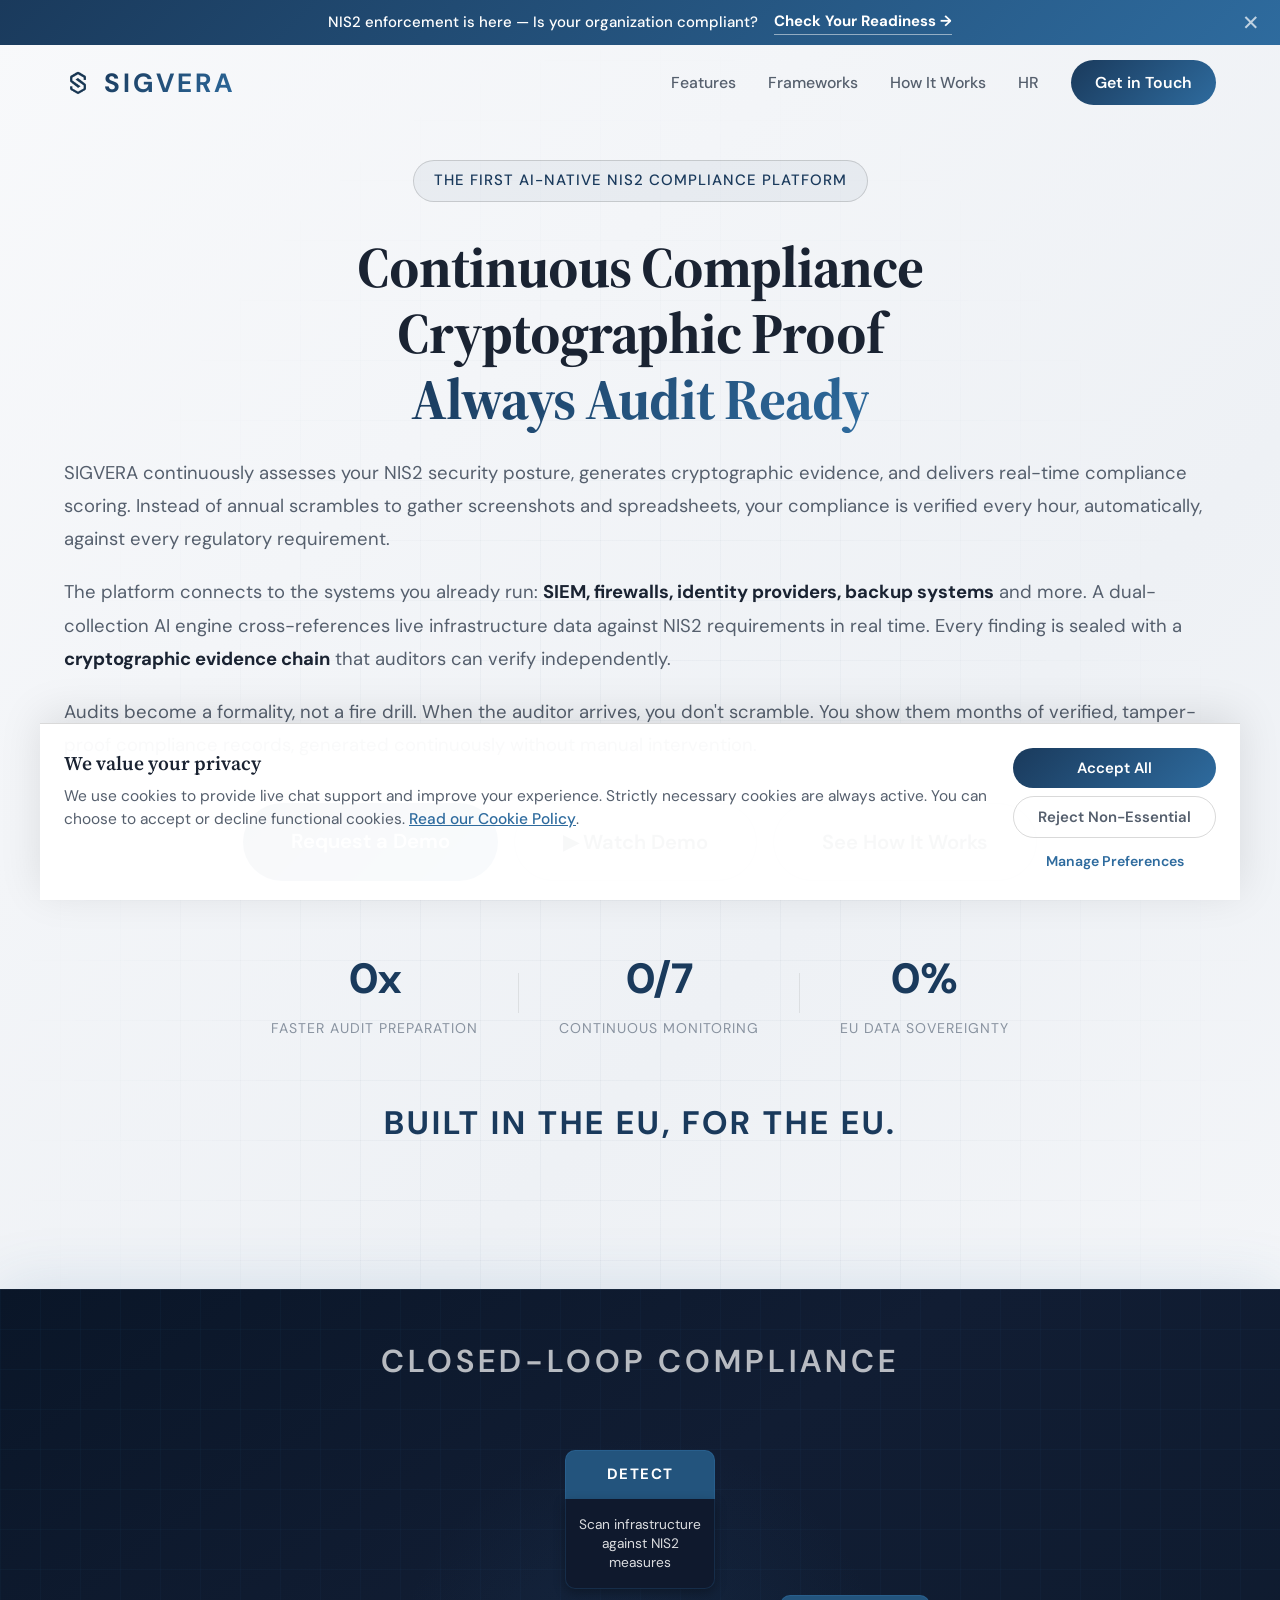
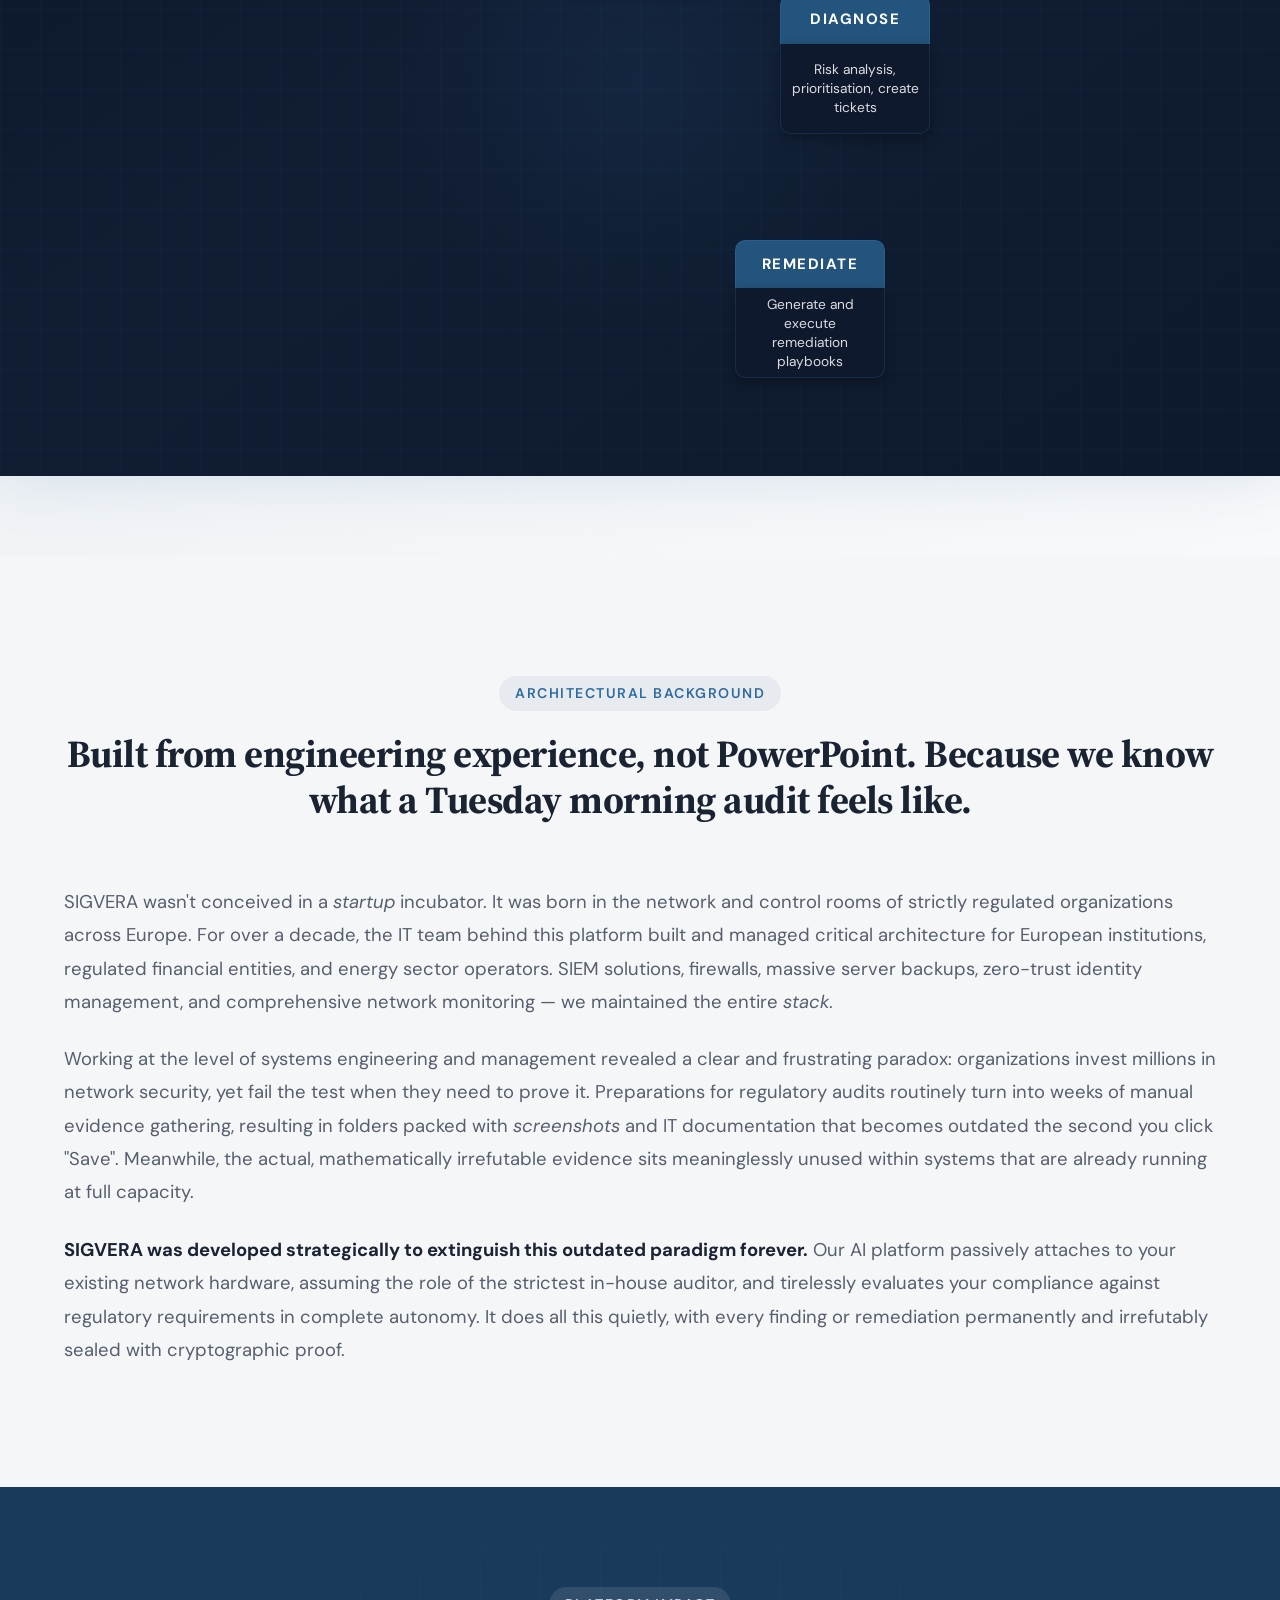
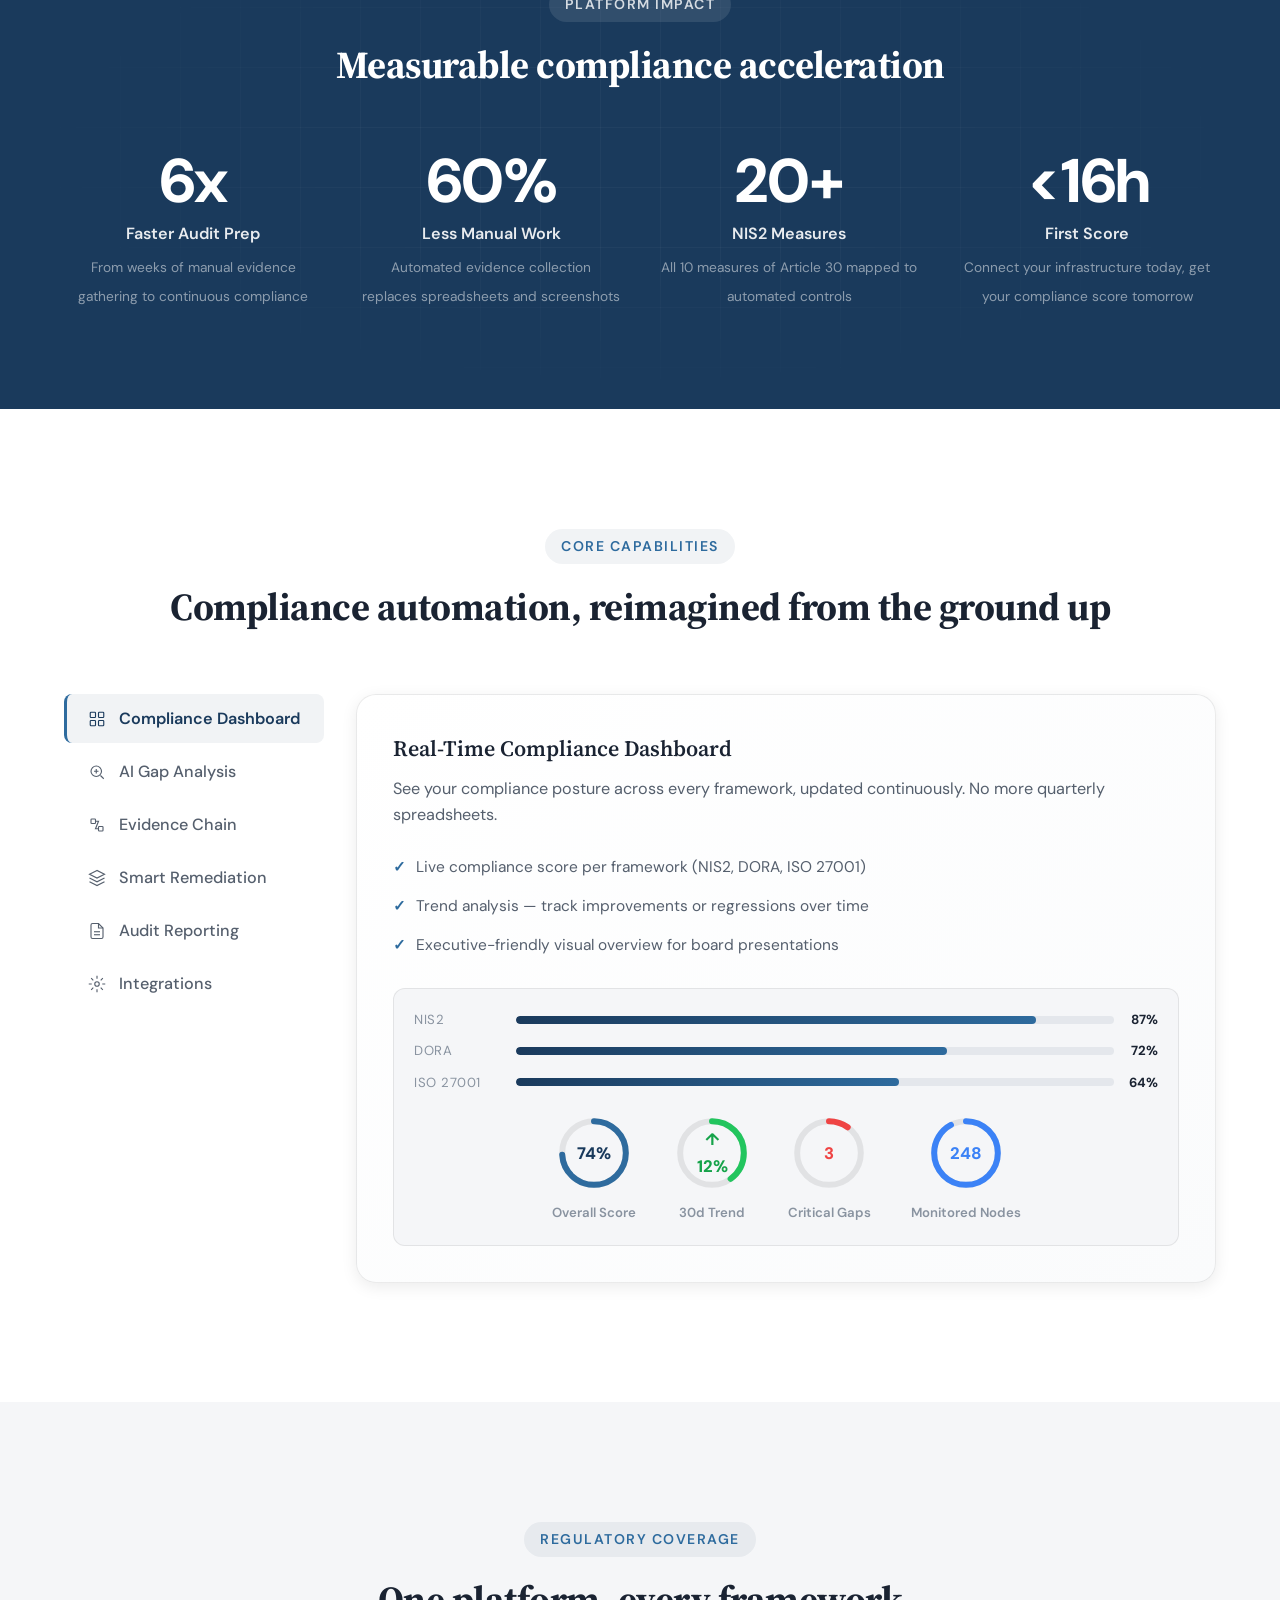
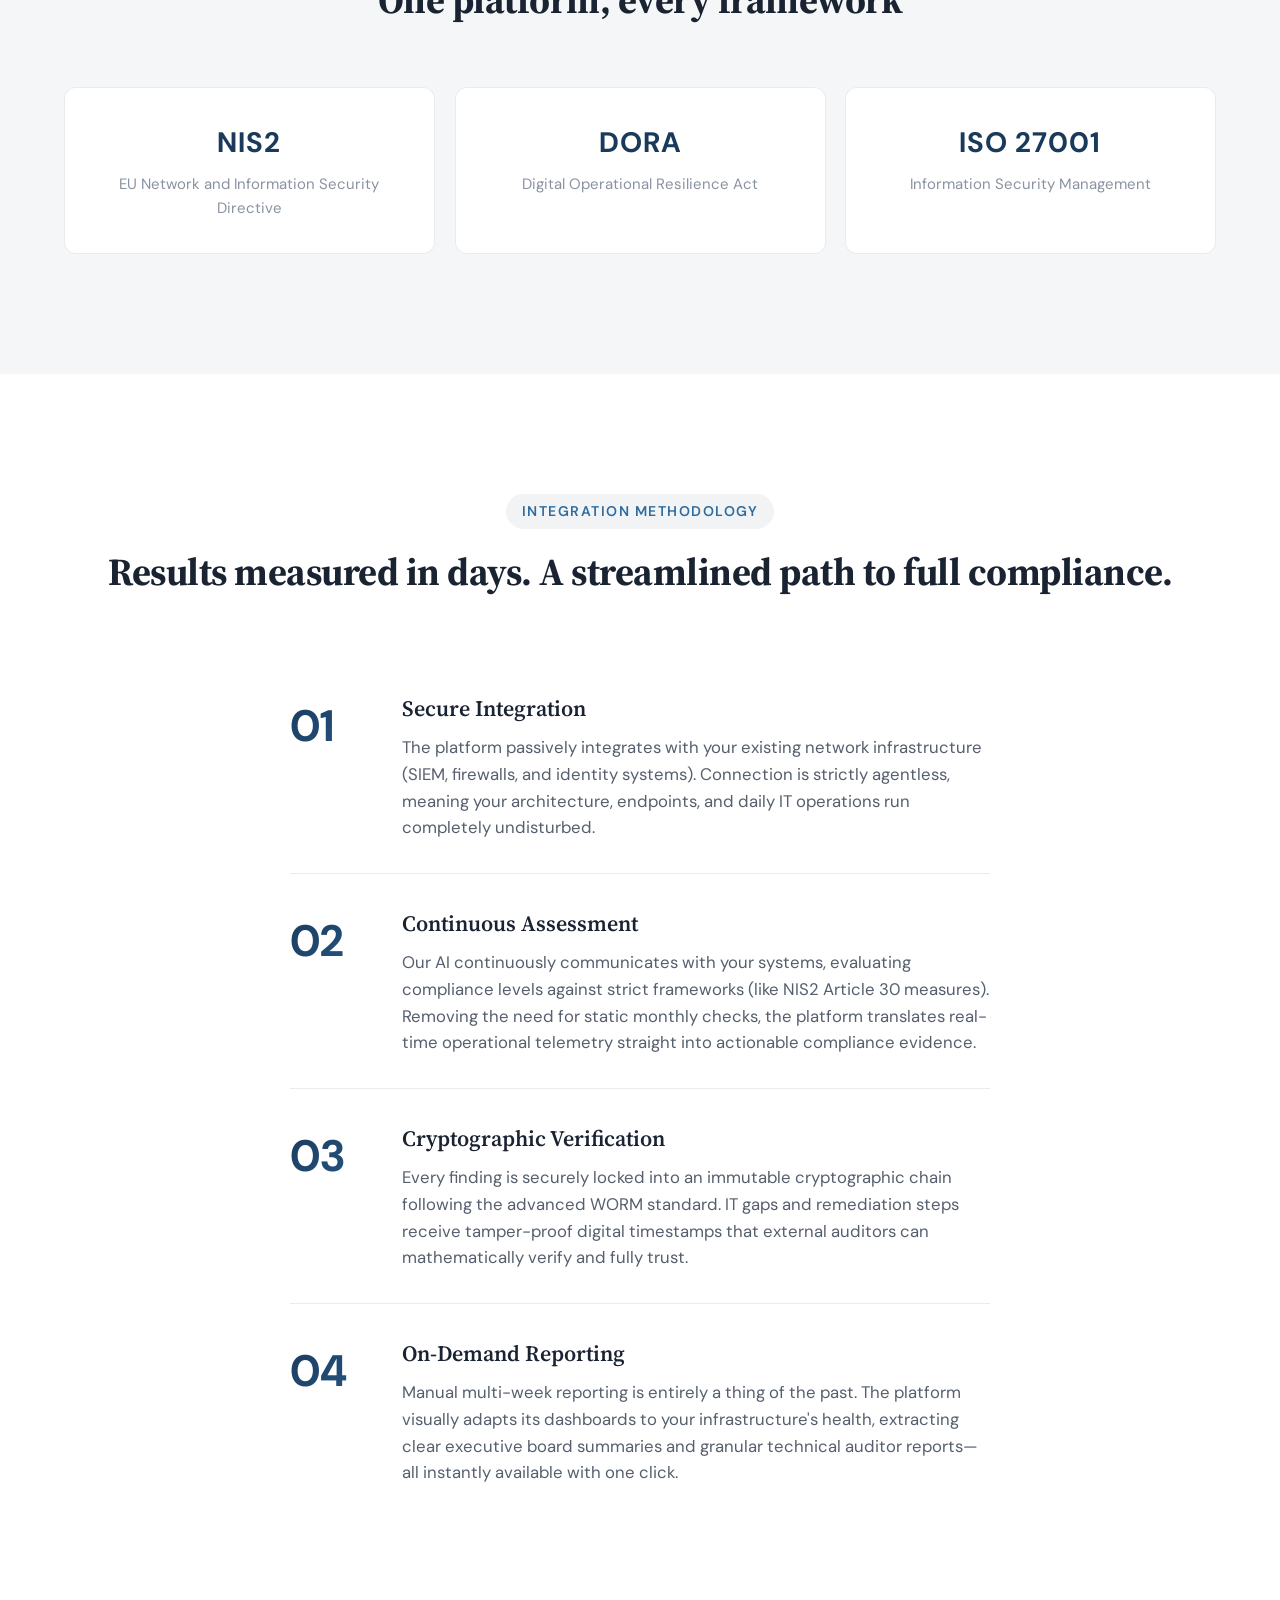
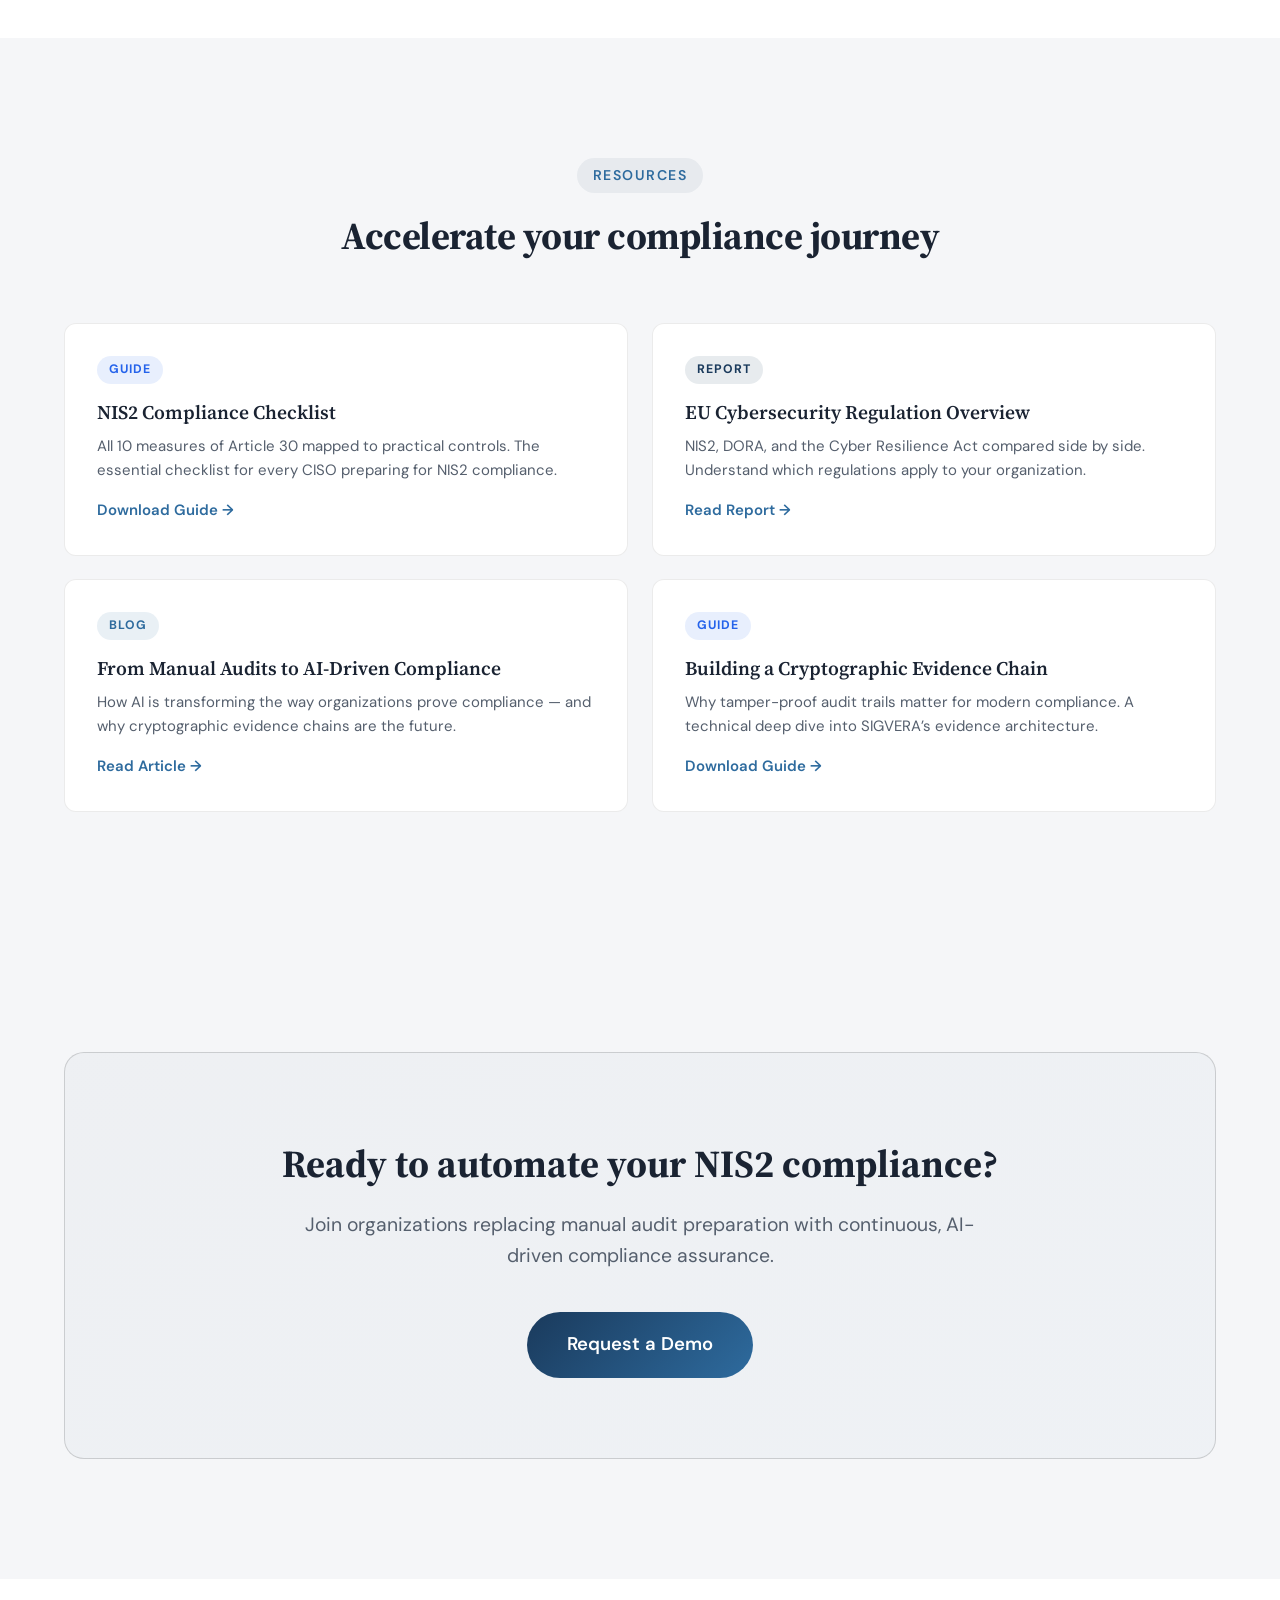
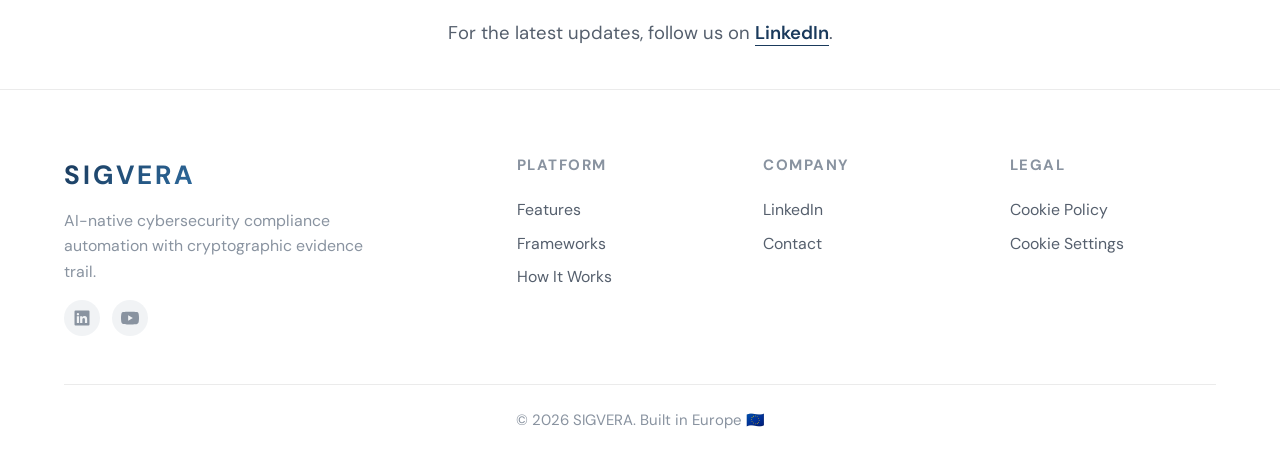
==== index.html @ f2546ef2 "feat: Enhance Dashboard SVG gauges, refine origin story, fix favicon nav layout, and add SEO hreflan" ====
<!DOCTYPE html>
<html lang="en">
<head>
    <meta charset="UTF-8">
    <script>
        // Auto-redirect Croatian browsers to /hr/ (skip if user explicitly chose EN)
        if (!localStorage.getItem('sigvera_lang') && navigator.language && navigator.language.startsWith('hr')) {
            window.location.replace('/hr/');
        }
    </script>
    <meta name="viewport" content="width=device-width, initial-scale=1.0">
    <title>SIGVERA — AI-Native NIS2 Compliance Platform | Always Audit Ready</title>
    <meta name="description" content="SIGVERA automates NIS2 compliance with AI-powered continuous security assessment, cryptographic evidence trails, and real-time compliance scoring. Built in the EU, for the EU.">
    <meta name="keywords" content="NIS2 compliance, NIS2 compliance software, NIS2 platform, NIS2 automation, NIS2 gap analysis, NIS2 directive, NIS2 requirements, NIS2 readiness, NIS2 risk assessment, cybersecurity automation, AI compliance platform, continuous compliance monitoring, cyber resilience, critical infrastructure security, audit automation, EU cybersecurity, ISO 27001, DORA, NIS2 zakon, NIS2 usklađenost, NIS2 platforma, NIS2 automatizacija, NIS2 gap analiza, NIS2 procjena rizika, kibernetička sigurnost, zakon o kibernetičkoj sigurnosti, sigurnosna revizija, kritična infrastruktura, automatizacija usklađenosti, kontinuirano praćenje usklađenosti, kibernetička otpornost">
    <meta name="robots" content="index, follow">
    <meta name="author" content="SIGVERA">
    <link rel="canonical" href="https://sigvera.eu/">
    <link rel="alternate" hreflang="en" href="https://sigvera.eu/">
    <link rel="alternate" hreflang="hr" href="https://sigvera.eu/hr/">
    <link rel="alternate" hreflang="x-default" href="https://sigvera.eu/">
    <link rel="icon" type="image/png" sizes="192x192" href="/favicon.png">
    <link rel="shortcut icon" href="/favicon.ico">
    <link rel="apple-touch-icon" sizes="192x192" href="/favicon.png">

    <!-- Open Graph -->
    <meta property="og:title" content="SIGVERA — AI-Native NIS2 Compliance Platform">
    <meta property="og:description" content="Continuous compliance. Cryptographic proof. Always Audit Ready. The first AI-native NIS2 compliance platform built in the EU.">
    <meta property="og:type" content="website">
    <meta property="og:url" content="https://sigvera.eu/">
    <meta property="og:site_name" content="SIGVERA">
    <meta property="og:locale" content="en_US">
    <meta property="og:image" content="https://sigvera.eu/og-image.png">
    <meta property="og:image:width" content="1200">
    <meta property="og:image:height" content="630">
    <meta property="og:image:type" content="image/png">

    <!-- Twitter Card -->
    <meta name="twitter:card" content="summary_large_image">
    <meta name="twitter:title" content="SIGVERA — AI-Native NIS2 Compliance Platform">
    <meta name="twitter:description" content="Continuous compliance. Cryptographic proof. Always Audit Ready.">
    <meta name="twitter:image" content="https://sigvera.eu/og-image.png">

    <!-- Structured Data -->
    <script type="application/ld+json">
    {
        "@context": "https://schema.org",
        "@type": "Organization",
        "name": "SIGVERA",
        "url": "https://sigvera.eu",
        "description": "AI-Native NIS2 Compliance Platform — continuous security assessment with cryptographic evidence trails",
        "sameAs": ["https://www.linkedin.com/company/sigvera"]
    }
    </script>
    <script type="application/ld+json">
    {
        "@context": "https://schema.org",
        "@type": "WebSite",
        "name": "SIGVERA",
        "url": "https://sigvera.eu"
    }
    </script>

    <link rel="preconnect" href="https://fonts.googleapis.com">
    <link rel="preconnect" href="https://fonts.gstatic.com" crossorigin>
    <link href="https://fonts.googleapis.com/css2?family=DM+Sans:wght@300;400;500;600;700&family=Source+Serif+4:wght@400;600;700&display=swap" rel="stylesheet">
    <link rel="stylesheet" href="style.css?v=2">
</head>
<body>
    <!-- Announcement Bar -->
    <div class="announcement-bar" id="announcementBar">
        <span>NIS2 enforcement is here — Is your organization compliant?</span>
        <a href="#" onclick="openContactModal(); return false;">Check Your Readiness →</a>
        <button class="announcement-bar-close" onclick="dismissAnnouncement()" aria-label="Close">✕</button>
    </div>

    <!-- Navigation -->
    <nav class="nav" id="nav">
        <div class="nav-container">
            <div class="nav-logo">
                <a href="#hero" style="display: flex; align-items: center; text-decoration: none;">
                    <img src="favicon.png" alt="SIGVERA Icon" style="width: 28px; height: 28px; margin-right: 12px; border-radius: 4px;">
                    <span class="logo-text">SIGVERA</span>
                </a>
            </div>
            <div class="nav-links">
                <a href="#features">Features</a>
                <a href="#frameworks">Frameworks</a>
                <a href="#how-it-works">How It Works</a>
                <a href="hr/" onclick="localStorage.removeItem('sigvera_lang')">HR</a>
                <a href="#contact" class="nav-cta">Get in Touch</a>
            </div>
        </div>
    </nav>

    <!-- Hero Section -->
    <section class="hero" id="hero">
        <div class="hero-bg-grid"></div>
        <div class="hero-content">
            <div class="hero-badge">The First AI-Native NIS2 Compliance Platform</div>
            <h1>
                <span class="title-line title-line-1">Continuous Compliance</span><br>
                <span class="title-line title-line-2">Cryptographic Proof</span><br>
                <span class="title-line title-line-3 hero-highlight">Always Audit Ready</span>
            </h1>
            <div class="hero-description">
                <p>SIGVERA continuously assesses your NIS2 security posture, generates cryptographic evidence, and delivers real-time compliance scoring. Instead of annual scrambles to gather screenshots and spreadsheets, your compliance is verified every hour, automatically, against every regulatory requirement.</p>
                <p>The platform connects to the systems you already run: <strong>SIEM, firewalls, identity providers, backup systems</strong> and more. A dual-collection AI engine cross-references live infrastructure data against NIS2 requirements in real time. Every finding is sealed with a <strong>cryptographic evidence chain</strong> that auditors can verify independently.</p>
                <p>Audits become a formality, not a fire drill. When the auditor arrives, you don't scramble. You show them months of verified, tamper-proof compliance records, generated continuously without manual intervention.</p>
            </div>
            <div class="hero-cta-group">
                <a href="#" class="btn btn-primary" onclick="openContactModal(); return false;">Request a Demo</a>
                <a href="#" class="btn btn-secondary" onclick="openDemoModal(); return false;">▶ Watch Demo</a>
                <a href="#how-it-works" class="btn btn-secondary">See How It Works</a>
            </div>
            <div class="hero-stats">
                <div class="stat">
                    <span class="stat-number" data-target="10" data-suffix="x">0x</span>
                    <span class="stat-label">Faster audit preparation</span>
                </div>
                <div class="stat-divider"></div>
                <div class="stat">
                    <span class="stat-number" data-target="24" data-suffix="/7">0/7</span>
                    <span class="stat-label">Continuous monitoring</span>
                </div>
                <div class="stat-divider"></div>
                <div class="stat">
                    <span class="stat-number" data-target="100" data-suffix="%">0%</span>
                    <span class="stat-label">EU data sovereignty</span>
                </div>
            </div>
            <div class="hero-eu-banner">
                <span><strong>Built in the EU, for the EU.</strong></span>
            </div>
            <div class="hero-diagram scroll-section">
                <h2 class="diagram-title scroll-animate delay-1">Closed-Loop Compliance</h2>
                <div class="loop-container" id="loopContainer">
                    <svg class="loop-arrows" id="loopArrows" viewBox="0 0 600 600"></svg>
                    <div class="loop-phase phase-detect" data-phase="0">
                        <div class="phase-title">DETECT</div>
                        <div class="phase-desc">Scan infrastructure against NIS2 measures</div>
                    </div>
                    <div class="loop-phase phase-diagnose" data-phase="1">
                        <div class="phase-title">DIAGNOSE</div>
                        <div class="phase-desc">Risk analysis, prioritisation, create tickets</div>
                    </div>
                    <div class="loop-phase phase-remediate" data-phase="2">
                        <div class="phase-title">REMEDIATE</div>
                        <div class="phase-desc">Generate and execute remediation playbooks</div>
                    </div>
                    <div class="loop-phase phase-verify" data-phase="3">
                        <div class="phase-title">VERIFY</div>
                        <div class="phase-desc">Re-scan to confirm fixes applied</div>
                    </div>
                    <div class="loop-phase phase-certify" data-phase="4">
                        <div class="phase-title">CERTIFY</div>
                        <div class="phase-desc">Seal evidence with cryptographic proof</div>
                    </div>
                    <div class="loop-center">SIGVERA</div>
                </div>
            </div>
        </div>
    </section>

    <!-- Origin Story Section -->
    <section class="origin scroll-section" id="origin">
        <div class="container">
            <div class="section-header scroll-animate delay-1">
                <span class="section-tag">Architectural Background</span>
                <h2>Built from engineering experience, not PowerPoint. Because we know what a Tuesday morning audit feels like.</h2>
            </div>
            <div class="origin-content">
                <p class="scroll-animate delay-2">SIGVERA wasn't conceived in a <em>startup</em> incubator. It was born in the network and control rooms of strictly regulated organizations across Europe. For over a decade, the IT team behind this platform built and managed critical architecture for European institutions, regulated financial entities, and energy sector operators. SIEM solutions, firewalls, massive server backups, zero-trust identity management, and comprehensive network monitoring — we maintained the entire <em>stack</em>.</p>
                <p class="scroll-animate delay-3">Working at the level of systems engineering and management revealed a clear and frustrating paradox: organizations invest millions in network security, yet fail the test when they need to prove it. Preparations for regulatory audits routinely turn into weeks of manual evidence gathering, resulting in folders packed with <em>screenshots</em> and IT documentation that becomes outdated the second you click "Save". Meanwhile, the actual, mathematically irrefutable evidence sits meaninglessly unused within systems that are already running at full capacity.</p>
                <p class="scroll-animate delay-4"><strong>SIGVERA was developed strategically to extinguish this outdated paradigm forever.</strong> Our AI platform passively attaches to your existing network hardware, assuming the role of the strictest in-house auditor, and tirelessly evaluates your compliance against regulatory requirements in complete autonomy. It does all this quietly, with every finding or remediation permanently and irrefutably sealed with cryptographic proof.</p>
            </div>

        </div>
    </section>

    <!-- Impact Stats -->
    <section class="impact-stats scroll-section">
        <div class="container">
            <div class="section-header scroll-animate delay-1">
                <span class="section-tag">Platform Impact</span>
                <h2>Measurable compliance acceleration</h2>
            </div>
            <div class="impact-stats-grid">
                <div class="impact-stat scroll-animate delay-2"><span class="impact-stat-number stat-counter" data-target="10" data-suffix="x">0x</span><span class="impact-stat-label">Faster Audit Prep</span><span class="impact-stat-desc">From weeks of manual evidence gathering to continuous compliance</span></div>
                <div class="impact-stat scroll-animate delay-3"><span class="impact-stat-number stat-counter" data-target="90" data-suffix="%">0%</span><span class="impact-stat-label">Less Manual Work</span><span class="impact-stat-desc">Automated evidence collection replaces spreadsheets and screenshots</span></div>
                <div class="impact-stat scroll-animate delay-4"><span class="impact-stat-number stat-counter" data-target="30" data-suffix="+">0+</span><span class="impact-stat-label">NIS2 Measures</span><span class="impact-stat-desc">All 10 measures of Article 30 mapped to automated controls</span></div>
                <div class="impact-stat scroll-animate delay-5"><span class="impact-stat-number stat-counter" data-target="24" data-prefix="&lt;" data-suffix="h">&lt;0h</span><span class="impact-stat-label">First Score</span><span class="impact-stat-desc">Connect your infrastructure today, get your compliance score tomorrow</span></div>
            </div>
        </div>
    </section>

    <!-- Features Section (Tabbed) -->
    <section class="features scroll-section" id="features">
        <div class="container">
            <div class="section-header scroll-animate delay-1">
                <span class="section-tag">Core Capabilities</span>
                <h2>Compliance automation, reimagined from the ground up</h2>
            </div>
            <div class="feature-tabs-container scroll-animate delay-2">
                <div class="tab-nav">
                    <button class="tab-btn active" data-tab="tabDashboard"><span class="tab-btn-icon"><svg viewBox="0 0 24 24" fill="none" stroke="currentColor" stroke-width="1.5"><rect x="3" y="3" width="7" height="7" rx="1"/><rect x="14" y="3" width="7" height="7" rx="1"/><rect x="3" y="14" width="7" height="7" rx="1"/><rect x="14" y="14" width="7" height="7" rx="1"/></svg></span> Compliance Dashboard</button>
                    <button class="tab-btn" data-tab="tabAnalysis"><span class="tab-btn-icon"><svg viewBox="0 0 24 24" fill="none" stroke="currentColor" stroke-width="1.5"><circle cx="11" cy="11" r="7"/><path d="M21 21l-4.35-4.35"/><path d="M8 11h6M11 8v6"/></svg></span> AI Gap Analysis</button>
                    <button class="tab-btn" data-tab="tabEvidence"><span class="tab-btn-icon"><svg viewBox="0 0 24 24" fill="none" stroke="currentColor" stroke-width="1.5"><rect x="4" y="4" width="6" height="6" rx="1"/><rect x="14" y="14" width="6" height="6" rx="1"/><path d="M10 7h4l-4 10h4"/></svg></span> Evidence Chain</button>
                    <button class="tab-btn" data-tab="tabRemediation"><span class="tab-btn-icon"><svg viewBox="0 0 24 24" fill="none" stroke="currentColor" stroke-width="1.5"><path d="M12 2L2 7l10 5 10-5-10-5z"/><path d="M2 17l10 5 10-5"/><path d="M2 12l10 5 10-5"/></svg></span> Smart Remediation</button>
                    <button class="tab-btn" data-tab="tabReporting"><span class="tab-btn-icon"><svg viewBox="0 0 24 24" fill="none" stroke="currentColor" stroke-width="1.5"><path d="M14 2H6a2 2 0 00-2 2v16a2 2 0 002 2h12a2 2 0 002-2V8z"/><polyline points="14 2 14 8 20 8"/><line x1="16" y1="13" x2="8" y2="13"/><line x1="16" y1="17" x2="8" y2="17"/></svg></span> Audit Reporting</button>
                    <button class="tab-btn" data-tab="tabIntegration"><span class="tab-btn-icon"><svg viewBox="0 0 24 24" fill="none" stroke="currentColor" stroke-width="1.5"><circle cx="12" cy="12" r="3"/><path d="M12 1v4M12 19v4M4.22 4.22l2.83 2.83M16.95 16.95l2.83 2.83M1 12h4M19 12h4M4.22 19.78l2.83-2.83M16.95 7.05l2.83-2.83"/></svg></span> Integrations</button>
                </div>
                <div class="tab-panels">
                    <div class="tab-panel active" id="tabDashboard">
                        <h3>Real-Time Compliance Dashboard</h3>
                        <p>See your compliance posture across every framework, updated continuously. No more quarterly spreadsheets.</p>
                        <ul class="tab-highlights">
                            <li>Live compliance score per framework (NIS2, DORA, ISO 27001)</li>
                            <li>Trend analysis — track improvements or regressions over time</li>
                            <li>Executive-friendly visual overview for board presentations</li>
                        </ul>
                        <div class="tab-visual">
                            <div class="mockup-bar"><span class="mockup-bar-label">NIS2</span><div class="mockup-bar-track"><div class="mockup-bar-fill" style="width:87%"></div></div><span class="mockup-bar-value">87%</span></div>
                            <div class="mockup-bar"><span class="mockup-bar-label">DORA</span><div class="mockup-bar-track"><div class="mockup-bar-fill" style="width:72%"></div></div><span class="mockup-bar-value">72%</span></div>
                            <div class="mockup-bar"><span class="mockup-bar-label">ISO 27001</span><div class="mockup-bar-track"><div class="mockup-bar-fill" style="width:64%"></div></div><span class="mockup-bar-value">64%</span></div>
                            <div style="display:flex;justify-content:center;margin-top:24px;gap:40px;flex-wrap:wrap">
                                <div style="text-align:center">
                                    <div class="mockup-gauge">
                                        <svg viewBox="0 0 36 36"><path class="gauge-bg" d="M18 2.0845 a 15.9155 15.9155 0 0 1 0 31.831 a 15.9155 15.9155 0 0 1 0 -31.831" /><path class="gauge-path" style="stroke: var(--accent-steel); --target: 74;" d="M18 2.0845 a 15.9155 15.9155 0 0 1 0 31.831 a 15.9155 15.9155 0 0 1 0 -31.831" /></svg>
                                        <div class="gauge-content"><span class="gauge-number" style="color:var(--accent-navy)">74%</span></div>
                                    </div>
                                    <span style="font-size:0.75rem;color:var(--text-muted);font-weight:600">Overall Score</span>
                                </div>
                                <div style="text-align:center">
                                    <div class="mockup-gauge">
                                        <svg viewBox="0 0 36 36"><path class="gauge-bg" d="M18 2.0845 a 15.9155 15.9155 0 0 1 0 31.831 a 15.9155 15.9155 0 0 1 0 -31.831" /><path class="gauge-path" style="stroke: #22c55e; --target: 40;" d="M18 2.0845 a 15.9155 15.9155 0 0 1 0 31.831 a 15.9155 15.9155 0 0 1 0 -31.831" /></svg>
                                        <div class="gauge-content"><span class="gauge-number" style="color:#16a34a">↑ 12%</span></div>
                                    </div>
                                    <span style="font-size:0.75rem;color:var(--text-muted);font-weight:600">30d Trend</span>
                                </div>
                                <div style="text-align:center">
                                    <div class="mockup-gauge">
                                        <svg viewBox="0 0 36 36"><path class="gauge-bg" d="M18 2.0845 a 15.9155 15.9155 0 0 1 0 31.831 a 15.9155 15.9155 0 0 1 0 -31.831" /><path class="gauge-path" style="stroke: #ef4444; --target: 10;" d="M18 2.0845 a 15.9155 15.9155 0 0 1 0 31.831 a 15.9155 15.9155 0 0 1 0 -31.831" /></svg>
                                        <div class="gauge-content"><span class="gauge-number" style="color:#ef4444">3</span></div>
                                    </div>
                                    <span style="font-size:0.75rem;color:var(--text-muted);font-weight:600">Critical Gaps</span>
                                </div>
                                <div style="text-align:center">
                                    <div class="mockup-gauge">
                                        <svg viewBox="0 0 36 36"><path class="gauge-bg" d="M18 2.0845 a 15.9155 15.9155 0 0 1 0 31.831 a 15.9155 15.9155 0 0 1 0 -31.831" /><path class="gauge-path" style="stroke: #3b82f6; --target: 92;" d="M18 2.0845 a 15.9155 15.9155 0 0 1 0 31.831 a 15.9155 15.9155 0 0 1 0 -31.831" /></svg>
                                        <div class="gauge-content"><span class="gauge-number" style="color:#3b82f6">248</span></div>
                                    </div>
                                    <span style="font-size:0.75rem;color:var(--text-muted);font-weight:600">Monitored Nodes</span>
                                </div>
                            </div>
                        </div>
                    </div>
                    <div class="tab-panel" id="tabAnalysis">
                        <h3>AI-Powered Gap Analysis</h3>
                        <p>Our AI engine reads your infrastructure like an auditor would, mapping every finding against regulatory requirements automatically.</p>
                        <ul class="tab-highlights">
                            <li>Automated scanning of SIEM, firewalls, identity providers</li>
                            <li>Maps findings to specific regulatory articles and controls</li>
                            <li>Prioritized risk scoring with severity classifications</li>
                            <li>Continuous reassessment — not a one-time snapshot</li>
                        </ul>
                        <div class="tab-visual">
                            <div style="display:flex;flex-direction:column;gap:8px">
                                <div style="display:flex;align-items:center;gap:10px;padding:8px 12px;background:#fff;border-radius:6px;border-left:3px solid #ef4444"><span style="font-size:0.7rem;font-weight:700;color:#ef4444;min-width:50px">CRITICAL</span><span style="font-size:0.8rem;color:var(--text-secondary)">MFA not enforced on admin accounts</span><span style="margin-left:auto;font-size:0.7rem;color:var(--text-muted)">Art. 30(1)(j)</span></div>
                                <div style="display:flex;align-items:center;gap:10px;padding:8px 12px;background:#fff;border-radius:6px;border-left:3px solid #f59e0b"><span style="font-size:0.7rem;font-weight:700;color:#f59e0b;min-width:50px">HIGH</span><span style="font-size:0.8rem;color:var(--text-secondary)">No encryption at rest for backup storage</span><span style="margin-left:auto;font-size:0.7rem;color:var(--text-muted)">Art. 30(1)(e)</span></div>
                                <div style="display:flex;align-items:center;gap:10px;padding:8px 12px;background:#fff;border-radius:6px;border-left:3px solid #3b82f6"><span style="font-size:0.7rem;font-weight:700;color:#3b82f6;min-width:50px">MEDIUM</span><span style="font-size:0.8rem;color:var(--text-secondary)">Incident response plan not tested in 12 months</span><span style="margin-left:auto;font-size:0.7rem;color:var(--text-muted)">Art. 30(1)(b)</span></div>
                                <div style="display:flex;align-items:center;gap:10px;padding:8px 12px;background:#fff;border-radius:6px;border-left:3px solid #22c55e"><span style="font-size:0.7rem;font-weight:700;color:#22c55e;min-width:50px">PASS</span><span style="font-size:0.8rem;color:var(--text-secondary)">Network segmentation properly configured</span><span style="margin-left:auto;font-size:0.7rem;color:var(--text-muted)">Art. 30(1)(d)</span></div>
                            </div>
                        </div>
                    </div>
                    <div class="tab-panel" id="tabEvidence">
                        <h3>Cryptographic Evidence Chain</h3>
                        <p>Every compliance check produces a tamper-proof, timestamped evidence trail that auditors can verify independently.</p>
                        <ul class="tab-highlights">
                            <li>SHA-256 hash chain linking every piece of evidence</li>
                            <li>Tamper-proof timestamps with independent verification</li>
                            <li>Full audit trail — who checked what, when, and what was found</li>
                            <li>Auditors verify the math, not your word</li>
                        </ul>
                        <div class="tab-visual">
                            <div style="display:flex;flex-direction:column;gap:2px;align-items:center">
                                <div style="background:#fff;border:1px solid var(--border);border-radius:8px;padding:10px 16px;width:100%;max-width:380px;text-align:center"><div style="font-size:0.7rem;color:var(--text-muted);margin-bottom:2px">Block #1847 · 2026-03-19 14:32:01 UTC</div><code style="font-size:0.7rem;color:var(--accent-navy);word-break:break-all">sha256:a3f8c1...7e92b4</code><div style="font-size:0.72rem;color:var(--text-secondary);margin-top:4px">✓ Access control policy verified</div></div>
                                <div style="color:var(--accent-steel);font-size:1.2rem">↓</div>
                                <div style="background:#fff;border:1px solid var(--border);border-radius:8px;padding:10px 16px;width:100%;max-width:380px;text-align:center"><div style="font-size:0.7rem;color:var(--text-muted);margin-bottom:2px">Block #1848 · 2026-03-19 14:32:18 UTC</div><code style="font-size:0.7rem;color:var(--accent-navy);word-break:break-all">sha256:b7d4e2...1f83a6</code><div style="font-size:0.72rem;color:var(--text-secondary);margin-top:4px">✓ Firewall rules compliance check</div></div>
                                <div style="color:var(--accent-steel);font-size:1.2rem">↓</div>
                                <div style="background:#fff;border:1px solid var(--border);border-radius:8px;padding:10px 16px;width:100%;max-width:380px;text-align:center"><div style="font-size:0.7rem;color:var(--text-muted);margin-bottom:2px">Block #1849 · 2026-03-19 14:32:35 UTC</div><code style="font-size:0.7rem;color:var(--accent-navy);word-break:break-all">sha256:c9e5f3...4a27d8</code><div style="font-size:0.72rem;color:var(--text-secondary);margin-top:4px">✓ MFA enforcement validated</div></div>
                            </div>
                        </div>
                    </div>
                    <div class="tab-panel" id="tabRemediation">
                        <h3>Smart Remediation Playbooks</h3>
                        <p>Don't just find gaps — fix them. SIGVERA generates actionable remediation guidance tied to your specific infrastructure.</p>
                        <ul class="tab-highlights">
                            <li>Auto-generated remediation steps for each finding</li>
                            <li>Priority-ranked by compliance impact and risk severity</li>
                            <li>Progress tracking with evidence of resolution</li>
                        </ul>
                        <div class="tab-visual">
                            <div style="display:flex;flex-direction:column;gap:8px">
                                <div style="display:flex;align-items:center;gap:10px;padding:10px 14px;background:#fff;border-radius:6px;border:1px solid var(--border)"><span style="width:20px;height:20px;border-radius:50%;background:#22c55e;display:flex;align-items:center;justify-content:center;color:#fff;font-size:0.7rem;flex-shrink:0">✓</span><span style="font-size:0.82rem;color:var(--text-secondary);text-decoration:line-through">Enable MFA for all admin accounts</span><span style="margin-left:auto;font-size:0.65rem;background:rgba(34,197,94,0.1);color:#16a34a;padding:2px 8px;border-radius:50px;font-weight:600">Done</span></div>
                                <div style="display:flex;align-items:center;gap:10px;padding:10px 14px;background:#fff;border-radius:6px;border:1px solid var(--border)"><span style="width:20px;height:20px;border-radius:50%;background:#3b82f6;display:flex;align-items:center;justify-content:center;color:#fff;font-size:0.65rem;flex-shrink:0">…</span><span style="font-size:0.82rem;color:var(--text-secondary)">Configure encryption at rest for backups</span><span style="margin-left:auto;font-size:0.65rem;background:rgba(59,130,246,0.1);color:#3b82f6;padding:2px 8px;border-radius:50px;font-weight:600">In Progress</span></div>
                                <div style="display:flex;align-items:center;gap:10px;padding:10px 14px;background:#fff;border-radius:6px;border:1px solid var(--border)"><span style="width:20px;height:20px;border-radius:50%;background:var(--border);display:flex;align-items:center;justify-content:center;flex-shrink:0"></span><span style="font-size:0.82rem;color:var(--text-secondary)">Schedule annual IR plan testing</span><span style="margin-left:auto;font-size:0.65rem;background:rgba(107,114,128,0.1);color:#6b7280;padding:2px 8px;border-radius:50px;font-weight:600">Pending</span></div>
                            </div>
                        </div>
                    </div>
                    <div class="tab-panel" id="tabReporting">
                        <h3>Automated Audit Reports</h3>
                        <p>Generate board-ready executive summaries and detailed technical reports in one click, backed by real evidence.</p>
                        <ul class="tab-highlights">
                            <li>Executive summary for board and management</li>
                            <li>Detailed technical report for auditors and IT teams</li>
                            <li>Compliance trend dashboards with historical data</li>
                            <li>Export in PDF, CSV, and structured formats</li>
                        </ul>
                        <div class="tab-visual">
                            <div style="display:flex;gap:12px">
                                <div style="flex:1;background:#fff;border:1px solid var(--border);border-radius:8px;padding:14px;text-align:center"><svg viewBox="0 0 24 24" fill="none" stroke="var(--accent-steel)" stroke-width="1.5" style="width:28px;height:28px;margin:0 auto 8px;display:block"><path d="M14 2H6a2 2 0 00-2 2v16a2 2 0 002 2h12a2 2 0 002-2V8z"/><polyline points="14 2 14 8 20 8"/></svg><div style="font-size:0.78rem;font-weight:600;color:var(--accent-navy)">Executive Summary</div><div style="font-size:0.65rem;color:var(--text-muted);margin-top:2px">PDF · 12 pages</div></div>
                                <div style="flex:1;background:#fff;border:1px solid var(--border);border-radius:8px;padding:14px;text-align:center"><svg viewBox="0 0 24 24" fill="none" stroke="var(--accent-steel)" stroke-width="1.5" style="width:28px;height:28px;margin:0 auto 8px;display:block"><rect x="3" y="3" width="18" height="18" rx="2"/><path d="M3 9h18M9 21V9"/></svg><div style="font-size:0.78rem;font-weight:600;color:var(--accent-navy)">Technical Report</div><div style="font-size:0.65rem;color:var(--text-muted);margin-top:2px">PDF · 48 pages</div></div>
                                <div style="flex:1;background:#fff;border:1px solid var(--border);border-radius:8px;padding:14px;text-align:center"><svg viewBox="0 0 24 24" fill="none" stroke="var(--accent-steel)" stroke-width="1.5" style="width:28px;height:28px;margin:0 auto 8px;display:block"><polyline points="22 12 18 12 15 21 9 3 6 12 2 12"/></svg><div style="font-size:0.78rem;font-weight:600;color:var(--accent-navy)">Trend Dashboard</div><div style="font-size:0.65rem;color:var(--text-muted);margin-top:2px">Live · Interactive</div></div>
                            </div>
                        </div>
                    </div>
                    <div class="tab-panel" id="tabIntegration">
                        <h3>Vendor-Neutral Integrations</h3>
                        <p>SIGVERA plugs into what you already run. No rip-and-replace, no new agents.</p>
                        <ul class="tab-highlights">
                            <li>SIEM: Wazuh, Splunk, Microsoft Sentinel</li>
                            <li>Firewalls: Cisco FTD, Fortinet, Palo Alto</li>
                            <li>Identity: Azure AD, Okta, LDAP</li>
                            <li>ITSM: ServiceNow, Jira, Freshservice</li>
                            <li>Built on open-weight AI (Mistral) — EU data sovereignty</li>
                        </ul>
                        <div class="tab-visual">
                            <div style="display:grid;grid-template-columns:repeat(3,1fr);gap:8px">
                                <div style="background:#fff;border:1px solid var(--border);border-radius:6px;padding:10px;text-align:center;font-size:0.78rem;font-weight:600;color:var(--accent-navy)">Wazuh</div>
                                <div style="background:#fff;border:1px solid var(--border);border-radius:6px;padding:10px;text-align:center;font-size:0.78rem;font-weight:600;color:var(--accent-navy)">Cisco FTD</div>
                                <div style="background:#fff;border:1px solid var(--border);border-radius:6px;padding:10px;text-align:center;font-size:0.78rem;font-weight:600;color:var(--accent-navy)">Fortinet</div>
                                <div style="background:#fff;border:1px solid var(--border);border-radius:6px;padding:10px;text-align:center;font-size:0.78rem;font-weight:600;color:var(--accent-navy)">Azure AD</div>
                                <div style="background:#fff;border:1px solid var(--border);border-radius:6px;padding:10px;text-align:center;font-size:0.78rem;font-weight:600;color:var(--accent-navy)">Splunk</div>
                                <div style="background:#fff;border:1px solid var(--border);border-radius:6px;padding:10px;text-align:center;font-size:0.78rem;font-weight:600;color:var(--accent-navy)">ServiceNow</div>
                                <div style="background:#fff;border:1px solid var(--border);border-radius:6px;padding:10px;text-align:center;font-size:0.78rem;font-weight:600;color:var(--accent-navy)">Okta</div>
                                <div style="background:#fff;border:1px solid var(--border);border-radius:6px;padding:10px;text-align:center;font-size:0.78rem;font-weight:600;color:var(--accent-navy)">Palo Alto</div>
                                <div style="background:#fff;border:1px solid var(--border);border-radius:6px;padding:10px;text-align:center;font-size:0.78rem;font-weight:600;color:var(--accent-navy)">Sentinel</div>
                            </div>
                        </div>
                    </div>
                </div>
            </div>
        </div>
    </section>

    <!-- Frameworks Section -->
    <section class="frameworks scroll-section" id="frameworks">
        <div class="container">
            <div class="section-header scroll-animate delay-1">
                <span class="section-tag">Regulatory Coverage</span>
                <h2>One platform, every framework</h2>
            </div>
            <div class="frameworks-grid">
                <div class="framework-card scroll-animate delay-2">
                    <div class="framework-name">NIS2</div>
                    <div class="framework-desc">EU Network and Information Security Directive</div>
                </div>
                <div class="framework-card scroll-animate delay-3">
                    <div class="framework-name">DORA</div>
                    <div class="framework-desc">Digital Operational Resilience Act</div>
                </div>
                <div class="framework-card scroll-animate delay-4">
                    <div class="framework-name">ISO 27001</div>
                    <div class="framework-desc">Information Security Management</div>
                </div>
            </div>
        </div>
    </section>
    <!-- Removed extra closing section tag that was present here before -->

    <!-- How It Works Section -->
    <section class="how-it-works scroll-section" id="how-it-works">
        <div class="container">
            <div class="section-header scroll-animate delay-1">
                <span class="section-tag">Integration Methodology</span>
                <h2>Results measured in days. A streamlined path to full compliance.</h2>
            </div>
            <div class="steps">
                <div class="step scroll-animate delay-2">
                    <div class="step-number">01</div>
                    <div class="step-content">
                        <h3>Secure Integration</h3>
                        <p>The platform passively integrates with your existing network infrastructure (SIEM, firewalls, and identity systems). Connection is strictly agentless, meaning your architecture, endpoints, and daily IT operations run completely undisturbed.</p>
                    </div>
                </div>
                <div class="step scroll-animate delay-3">
                    <div class="step-number">02</div>
                    <div class="step-content">
                        <h3>Continuous Assessment</h3>
                        <p>Our AI continuously communicates with your systems, evaluating compliance levels against strict frameworks (like NIS2 Article 30 measures). Removing the need for static monthly checks, the platform translates real-time operational telemetry straight into actionable compliance evidence.</p>
                    </div>
                </div>
                <div class="step scroll-animate delay-4">
                    <div class="step-number">03</div>
                    <div class="step-content">
                        <h3>Cryptographic Verification</h3>
                        <p>Every finding is securely locked into an immutable cryptographic chain following the advanced WORM standard. IT gaps and remediation steps receive tamper-proof digital timestamps that external auditors can mathematically verify and fully trust.</p>
                    </div>
                </div>
                <div class="step scroll-animate delay-5">
                    <div class="step-number">04</div>
                    <div class="step-content">
                        <h3>On-Demand Reporting</h3>
                        <p>Manual multi-week reporting is entirely a thing of the past. The platform visually adapts its dashboards to your infrastructure's health, extracting clear executive board summaries and granular technical auditor reports—all instantly available with one click.</p>
                    </div>
                </div>
            </div>
        </div>
    </section>

    <!-- Resources Section -->
    <section class="resources-section scroll-section" id="resources">
        <div class="container">
            <div class="section-header scroll-animate delay-1">
                <span class="section-tag">Resources</span>
                <h2>Accelerate your compliance journey</h2>
            </div>
            <div class="resources-grid">
                <a class="resource-card scroll-animate delay-2" href="#" onclick="openContactModal(); return false;"><span class="resource-tag guide">Guide</span><h3>NIS2 Compliance Checklist</h3><p>All 10 measures of Article 30 mapped to practical controls. The essential checklist for every CISO preparing for NIS2 compliance.</p><span class="resource-card-cta">Download Guide →</span></a>
                <a class="resource-card scroll-animate delay-3" href="#" onclick="openContactModal(); return false;"><span class="resource-tag report">Report</span><h3>EU Cybersecurity Regulation Overview</h3><p>NIS2, DORA, and the Cyber Resilience Act compared side by side. Understand which regulations apply to your organization.</p><span class="resource-card-cta">Read Report →</span></a>
                <a class="resource-card scroll-animate delay-4" href="#" onclick="openContactModal(); return false;"><span class="resource-tag blog">Blog</span><h3>From Manual Audits to AI-Driven Compliance</h3><p>How AI is transforming the way organizations prove compliance — and why cryptographic evidence chains are the future.</p><span class="resource-card-cta">Read Article →</span></a>
                <a class="resource-card scroll-animate delay-5" href="#" onclick="openContactModal(); return false;"><span class="resource-tag guide">Guide</span><h3>Building a Cryptographic Evidence Chain</h3><p>Why tamper-proof audit trails matter for modern compliance. A technical deep dive into SIGVERA’s evidence architecture.</p><span class="resource-card-cta">Download Guide →</span></a>
            </div>
        </div>
    </section>

    <!-- CTA Section -->
    <section class="cta-section scroll-section" id="contact">
        <div class="container">
            <div class="cta-card scroll-animate delay-1">
                <h2>Ready to automate your NIS2 compliance?</h2>
                <p>Join organizations replacing manual audit preparation with continuous, AI-driven compliance assurance.</p>
                <div class="cta-buttons">
                    <a href="#" class="btn btn-primary btn-large" onclick="openContactModal(); return false;">Request a Demo</a>
                </div>
            </div>
        </div>
    </section>

    <!-- LinkedIn Section -->
    <section class="linkedin-section">
        <div class="container">
            <p class="linkedin-text">For the latest updates, follow us on <a href="https://www.linkedin.com/company/sigvera" target="_blank">LinkedIn</a>.</p>
        </div>
    </section>

    <!-- Demo Coming Soon Modal -->
    <div class="modal-overlay" id="demoModal">
        <div class="modal-card">
            <button class="modal-close" onclick="closeDemoModal()">&times;</button>
            <div class="demo-modal-content">
                <div class="demo-modal-icon">🎬</div>
                <h3>Product Demo Coming Soon</h3>
                <p>We're preparing an in-depth video walkthrough of the SIGVERA platform. Leave your details to be notified when it's ready.</p>
                <a href="#" class="btn btn-primary" onclick="closeDemoModal(); openContactModal(); return false;">Notify Me When Ready</a>
            </div>
        </div>
    </div>

    <!-- Contact Modal -->
    <div class="modal-overlay" id="contactModal">
        <div class="modal-card">
            <button class="modal-close" onclick="closeContactModal()">&times;</button>
            <h2>Get in Touch</h2>
            <p class="modal-subtitle">Tell us what you're looking for and we'll get back to you shortly.</p>
            <form id="contactForm" onsubmit="submitContactForm(event)">
                <div class="form-row">
                    <div class="form-group">
                        <label for="contactName">Name</label>
                        <input type="text" id="contactName" name="name" required placeholder="Your full name">
                    </div>
                    <div class="form-group">
                        <label for="contactEmail">Email</label>
                        <input type="email" id="contactEmail" name="email" required placeholder="work@company.com">
                    </div>
                </div>
                <div class="form-row">
                    <div class="form-group">
                        <label for="contactCompany">Company</label>
                        <input type="text" id="contactCompany" name="company" placeholder="Your organization">
                    </div>
                    <div class="form-group">
                        <label for="contactInquiry">Inquiry Type</label>
                        <select id="contactInquiry" name="inquiry" required>
                            <option value="" disabled selected>Select an option</option>
                            <option value="Request a Demo">Request a Demo</option>
                            <option value="More Information">More Information</option>
                            <option value="Partnership">Partnership Inquiry</option>
                            <option value="Pricing">Pricing</option>
                            <option value="Other">Other</option>
                        </select>
                    </div>
                </div>
                <div class="form-group">
                    <label for="contactMessage">Message</label>
                    <textarea id="contactMessage" name="message" rows="4" placeholder="Tell us about your compliance needs..."></textarea>
                </div>
                <button type="submit" class="btn btn-primary btn-large" style="width: 100%;">Send Message</button>
            </form>
        </div>
    </div>

    <!-- Tab Switching + Announcement Bar + Demo Modal JS -->
    <script>
        // Feature tabs
        document.querySelectorAll('.tab-btn').forEach(function(btn) {
            btn.addEventListener('click', function() {
                document.querySelectorAll('.tab-btn').forEach(function(b) { b.classList.remove('active'); });
                document.querySelectorAll('.tab-panel').forEach(function(p) { p.classList.remove('active', 'animating'); });
                btn.classList.add('active');
                var panel = document.getElementById(btn.dataset.tab);
                panel.classList.add('active', 'animating');
                setTimeout(function() { panel.classList.remove('animating'); }, 1500);
            });
        });
        // Trigger animation on initial tab
        (function() {
            var initial = document.querySelector('.tab-panel.active');
            if (initial) { initial.classList.add('animating'); setTimeout(function() { initial.classList.remove('animating'); }, 1500); }
        })();

        // Loop diagram staggered animation on scroll
        var loopAnimationDone = false;
        (function() {
            var loop = document.getElementById('loopContainer');
            if (!loop) return;

            function runSequence() {
                var phases = loop.querySelectorAll('.loop-phase');
                var center = loop.querySelector('.loop-center');
                // Re-query arrows each time since they're dynamically created
                function getArrow(i) { var a = loop.querySelectorAll('.arrow-path'); return a[i]; }
                var seq = [
                    [200,   function() { if (phases[0]) phases[0].classList.add('phase-visible'); }],
                    [700,   function() { var a = getArrow(0); if (a) a.classList.add('arrow-visible'); }],
                    [1000,  function() { if (phases[1]) phases[1].classList.add('phase-visible'); }],
                    [1500,  function() { var a = getArrow(1); if (a) a.classList.add('arrow-visible'); }],
                    [1800,  function() { if (phases[2]) phases[2].classList.add('phase-visible'); }],
                    [2300,  function() { var a = getArrow(2); if (a) a.classList.add('arrow-visible'); }],
                    [2600,  function() { if (phases[3]) phases[3].classList.add('phase-visible'); }],
                    [3100,  function() { var a = getArrow(3); if (a) a.classList.add('arrow-visible'); }],
                    [3400,  function() { if (phases[4]) phases[4].classList.add('phase-visible'); }],
                    [3900,  function() { var a = getArrow(4); if (a) a.classList.add('arrow-visible'); }],
                    [4400,  function() { if (center) center.classList.add('center-visible'); loopAnimationDone = true; setTimeout(drawLoopArrows, 50); }]
                ];
                seq.forEach(function(s) { setTimeout(s[1], s[0]); });
            }

            if ('IntersectionObserver' in window) {
                var obs = new IntersectionObserver(function(entries) {
                    entries.forEach(function(entry) {
                        if (entry.isIntersecting) {
                            runSequence();
                            obs.unobserve(loop);
                        }
                    });
                }, { threshold: 0.3 });
                obs.observe(loop);
            } else {
                runSequence();
            }
        })();
        // Announcement bar
        function dismissAnnouncement() {
            var bar = document.getElementById('announcementBar');
            if (bar) bar.remove();
            document.body.classList.remove('has-announcement');
            localStorage.setItem('sigvera_announcement_dismissed', '1');
        }
        (function() {
            if (localStorage.getItem('sigvera_announcement_dismissed')) {
                var bar = document.getElementById('announcementBar');
                if (bar) bar.remove();
            } else {
                document.body.classList.add('has-announcement');
            }
        })();

        // Demo modal
        function openDemoModal() {
            document.getElementById('demoModal').classList.add('active');
            document.body.style.overflow = 'hidden';
        }
        function closeDemoModal() {
            document.getElementById('demoModal').classList.remove('active');
            document.body.style.overflow = '';
        }
        document.getElementById('demoModal').addEventListener('click', function(e) {
            if (e.target === this) closeDemoModal();
        });

        // Stats counter animation & Scroll animations
        function setupAnimations() {
            var numberObs = new IntersectionObserver(function(entries) {
                entries.forEach(function(entry) {
                    if (entry.isIntersecting) {
                        var el = entry.target;
                        if (!el.dataset.animated) {
                            el.dataset.animated = 'true';
                            var target = parseInt(el.getAttribute('data-target'));
                            var suffix = el.getAttribute('data-suffix') || '';
                            var prefix = el.getAttribute('data-prefix') || '';
                            var current = 0;
                            var duration = el.classList.contains('impact-stat-number') ? 2500 : 1200; // ms
                            var increment = target / (duration / 40); // update every 40ms
                            
                            var timer = setInterval(function() {
                                current += increment;
                                if (current >= target) {
                                    el.textContent = prefix + target + suffix;
                                    clearInterval(timer);
                                } else {
                                    el.textContent = prefix + Math.floor(current) + suffix;
                                }
                            }, 40);
                        }
                    }
                });
            }, { threshold: 0.1 });

            // Initialize scroll animations
            var scrollObs = new IntersectionObserver(function(entries) {
                entries.forEach(function(entry) {
                    if (entry.isIntersecting) {
                        entry.target.classList.add('is-visible');
                        scrollObs.unobserve(entry.target);
                    }
                });
            }, { threshold: 0.15 });

            document.querySelectorAll('.scroll-section').forEach(function(el) {
                scrollObs.observe(el);
            });

            // Observe impact stats immediately based on scroll
            document.querySelectorAll('.impact-stat-number.stat-counter').forEach(function(el) {
                numberObs.observe(el);
            });

            // For hero stats, we delay the observation slightly so they don't count up while invisible during CSS fade-up
            setTimeout(function() {
                document.querySelectorAll('.hero-stats .stat-number').forEach(function(el) {
                    numberObs.observe(el);
                });
            }, 1700);
        }

        window.addEventListener('load', setupAnimations);
    </script>

    <!-- Cookie Consent Banner -->
    <div class="cookie-banner" id="cookieBanner">
        <div class="cookie-banner-inner">

            <div class="cookie-text">
                <h3>We value your privacy</h3>
                <p>We use cookies to provide live chat support and improve your experience. Strictly necessary cookies are always active. You can choose to accept or decline functional cookies. <a href="cookie-policy.html">Read our Cookie Policy</a>.</p>
                <!-- Manage Preferences Panel -->
                <div class="cookie-preferences" id="cookiePreferences">
                    <div class="cookie-pref-item">
                        <div class="cookie-pref-info">
                            <h4>Strictly Necessary</h4>
                            <p>Required for the website to function (language, consent preferences)</p>
                        </div>
                        <label class="cookie-toggle">
                            <input type="checkbox" checked disabled>
                            <span class="cookie-toggle-slider"></span>
                        </label>
                    </div>
                    <div class="cookie-pref-item">
                        <div class="cookie-pref-info">
                            <h4>Functional</h4>
                            <p>Live chat support (Tawk.to) — enables real-time assistance</p>
                        </div>
                        <label class="cookie-toggle">
                            <input type="checkbox" id="cookieFunctional" checked>
                            <span class="cookie-toggle-slider"></span>
                        </label>
                    </div>
                    <div class="cookie-pref-actions">
                        <button class="cookie-btn cookie-btn-accept" onclick="savePreferences()">Save Preferences</button>
                    </div>
                </div>
            </div>
            <div class="cookie-actions" id="cookieMainActions">
                <button class="cookie-btn cookie-btn-accept" onclick="acceptAllCookies()">Accept All</button>
                <button class="cookie-btn cookie-btn-reject" onclick="rejectNonEssential()">Reject Non-Essential</button>
                <button class="cookie-btn cookie-btn-manage" onclick="togglePreferences()">Manage Preferences</button>
            </div>
        </div>
    </div>

    <!-- Footer -->
    <footer class="footer">
        <div class="container">
            <div class="footer-grid">
                <div class="footer-brand">
                    <span class="logo-text">SIGVERA</span>
                    <p>AI-native cybersecurity compliance automation with cryptographic evidence trail.</p>
                    <div class="social-icons">
                        <a href="https://www.linkedin.com/company/sigvera" target="_blank" class="social-icon" aria-label="LinkedIn"><svg viewBox="0 0 24 24"><path d="M20.47 2H3.53A1.45 1.45 0 002 3.47v17.06A1.45 1.45 0 003.47 22h17.06A1.45 1.45 0 0022 20.53V3.47A1.45 1.45 0 0020.47 2zM8.09 18.74h-3v-9h3v9zM6.59 8.48a1.56 1.56 0 110-3.12 1.56 1.56 0 010 3.12zM18.91 18.74h-3v-4.26c0-1.14-.03-2.61-1.59-2.61-1.59 0-1.84 1.24-1.84 2.53v4.34h-3v-9h2.89v1.17h.04a3.16 3.16 0 012.85-1.56c3.05 0 3.61 2.01 3.61 4.62v4.77z"/></svg></a>
                        <a href="https://youtube.com/@sigvera" target="_blank" class="social-icon" aria-label="YouTube"><svg viewBox="0 0 24 24"><path d="M23.5 6.19a3 3 0 00-2.11-2.12C19.55 3.5 12 3.5 12 3.5s-7.55 0-9.39.57A3 3 0 00.5 6.19 31.5 31.5 0 000 12a31.5 31.5 0 00.5 5.81 3 3 0 002.11 2.12c1.84.57 9.39.57 9.39.57s7.55 0 9.39-.57a3 3 0 002.11-2.12A31.5 31.5 0 0024 12a31.5 31.5 0 00-.5-5.81zM9.55 15.57V8.43L15.82 12l-6.27 3.57z"/></svg></a>
                    </div>
                </div>
                <div class="footer-links">
                    <h4>Platform</h4>
                    <a href="#features">Features</a>
                    <a href="#frameworks">Frameworks</a>
                    <a href="#how-it-works">How It Works</a>
                </div>
                <div class="footer-links">
                    <h4>Company</h4>
                    <a href="https://www.linkedin.com/company/sigvera" target="_blank">LinkedIn</a>
                    <a href="mailto:info@virtualis.hr">Contact</a>
                </div>
                <div class="footer-links">
                    <h4>Legal</h4>
                    <a href="cookie-policy.html">Cookie Policy</a>
                    <a href="#" id="openCookieSettings" onclick="openCookieSettings(); return false;">Cookie Settings</a>
                </div>
            </div>
            <div class="footer-bottom">
                <p>&copy; 2026 SIGVERA. Built in Europe 🇪🇺</p>
            </div>
        </div>
    </footer>

    <script>
        // Navbar scroll effect
        window.addEventListener('scroll', () => {
            const nav = document.getElementById('nav');
            if (window.scrollY > 50) {
                nav.classList.add('nav-scrolled');
            } else {
                nav.classList.remove('nav-scrolled');
            }
        });

        // Smooth scroll for anchor links
        document.querySelectorAll('a[href^="#"]').forEach(anchor => {
            anchor.addEventListener('click', function (e) {
                e.preventDefault();
                const target = document.querySelector(this.getAttribute('href'));
                if (target) {
                    target.scrollIntoView({ behavior: 'smooth', block: 'start' });
                }
            });
        });

        // Fade-in animation on scroll
        const observerOptions = { threshold: 0.1, rootMargin: '0px 0px -50px 0px' };
        const observer = new IntersectionObserver((entries) => {
            entries.forEach(entry => {
                if (entry.isIntersecting) {
                    entry.target.classList.add('visible');
                }
            });
        }, observerOptions);
        document.querySelectorAll('.feature-card, .problem-card, .framework-card, .step').forEach(el => {
            el.classList.add('fade-in');
            observer.observe(el);
        });

        // Dynamic arrow drawing - reads actual box positions, works on all screen sizes
        function drawLoopArrows() {
            const container = document.getElementById('loopContainer');
            const svg = document.getElementById('loopArrows');
            if (!container || !svg) return;
            const cRect = container.getBoundingClientRect();
            const W = cRect.width, H = cRect.height;
            svg.setAttribute('viewBox', '0 0 ' + W + ' ' + H);
            svg.innerHTML = '';

            const ns = 'http://www.w3.org/2000/svg';
            const defs = document.createElementNS(ns, 'defs');
            const marker = document.createElementNS(ns, 'marker');
            marker.setAttribute('id', 'ah');
            marker.setAttribute('markerWidth', '10');
            marker.setAttribute('markerHeight', '7');
            marker.setAttribute('refX', '9');
            marker.setAttribute('refY', '3.5');
            marker.setAttribute('orient', 'auto');
            const poly = document.createElementNS(ns, 'polygon');
            poly.setAttribute('points', '0 0, 10 3.5, 0 7');
            poly.setAttribute('fill', '#5a9bc7');
            marker.appendChild(poly);
            defs.appendChild(marker);
            svg.appendChild(defs);

            const phases = container.querySelectorAll('.loop-phase');
            const b = [];
            phases.forEach(p => {
                const r = p.getBoundingClientRect();
                const x = r.left - cRect.left, y = r.top - cRect.top;
                b.push({
                    cx: x + r.width / 2, cy: y + r.height / 2,
                    top: y, bottom: y + r.height,
                    left: x, right: x + r.width
                });
            });
            // 0=DETECT, 1=DIAGNOSE, 2=REMEDIATE, 3=VERIFY, 4=CERTIFY

            // Connections: [from, exit-edge, to, enter-edge]
            // exit/enter: which edge of the box the arrow touches
            const conns = [
                [0, 'right',  1, 'top'],     // DETECT → DIAGNOSE
                [1, 'bottom', 2, 'top'],      // DIAGNOSE → REMEDIATE (vertical)
                [2, 'left',   3, 'right'],    // REMEDIATE → VERIFY (horizontal)
                [3, 'top',    4, 'bottom'],   // VERIFY → CERTIFY (vertical)
                [4, 'top',    0, 'left']      // CERTIFY → DETECT
            ];

            function edgePt(box, edge, alignX) {
                // Returns a point slightly outside the box edge (so arrowhead doesn't overlap the box)
                switch(edge) {
                    case 'top':    return { x: alignX !== undefined ? alignX : box.cx, y: box.top - 2 };
                    case 'bottom': return { x: alignX !== undefined ? alignX : box.cx, y: box.bottom + 2 };
                    case 'left':   return { x: box.left - 2, y: box.cy };
                    case 'right':  return { x: box.right + 2, y: box.cy };
                }
            }

            conns.forEach(([fi, fe, ti, te], i) => {
                let sx, sy, ex, ey;
                const pArr = Array.from(phases);

                if (i === 2) {
                    // REMEDIATE → VERIFY: horizontal line at bottom of blue title
                    const title1 = pArr[fi].querySelector('.phase-title');
                    const title2 = pArr[ti].querySelector('.phase-title');
                    const y1 = title1.getBoundingClientRect().bottom - cRect.top;
                    const y2 = title2.getBoundingClientRect().bottom - cRect.top;
                    const arrowY = (y1 + y2) / 2;
                    sx = b[fi].left; sy = arrowY;
                    ex = b[ti].right; ey = arrowY;
                } else if (i === 1) {
                    // DIAGNOSE → REMEDIATE: vertical at DIAGNOSE.cx (aligned with DETECT→DIAGNOSE endpoint)
                    const pt1 = edgePt(b[fi], fe, b[fi].cx);
                    const pt2 = edgePt(b[ti], te, b[fi].cx);
                    sx = pt1.x; sy = pt1.y; ex = pt2.x; ey = pt2.y;
                } else if (i === 3) {
                    // VERIFY → CERTIFY: vertical at CERTIFY.cx (aligned with CERTIFY→DETECT startpoint)
                    const pt1 = edgePt(b[fi], fe, b[ti].cx);
                    const pt2 = edgePt(b[ti], te, b[ti].cx);
                    sx = pt1.x; sy = pt1.y; ex = pt2.x; ey = pt2.y;
                } else {
                    const pt1 = edgePt(b[fi], fe);
                    const pt2 = edgePt(b[ti], te);
                    sx = pt1.x; sy = pt1.y; ex = pt2.x; ey = pt2.y;
                }

                const path = document.createElementNS(ns, 'path');
                path.setAttribute('d', 'M ' + sx + ' ' + sy + ' L ' + ex + ' ' + ey);
                path.setAttribute('fill', 'none');
                path.setAttribute('stroke', '#5a9bc7');
                path.setAttribute('stroke-width', '2');
                path.setAttribute('marker-end', 'url(#ah)');
                path.classList.add('arrow-path');
                svg.appendChild(path);
                // Set dasharray/dashoffset to actual path length
                var len = path.getTotalLength();
                path.style.strokeDasharray = len;
                path.style.strokeDashoffset = len;
                if (typeof loopAnimationDone !== 'undefined' && loopAnimationDone) {
                    path.style.strokeDashoffset = '0';
                    path.classList.add('arrow-visible');
                }
            });
        }

        if (document.fonts && document.fonts.ready) {
            document.fonts.ready.then(function() { setTimeout(drawLoopArrows, 50); });
        } else {
            window.addEventListener('load', () => setTimeout(drawLoopArrows, 300));
        }
        window.addEventListener('resize', drawLoopArrows);

        // Contact modal
        function openContactModal() {
            document.getElementById('contactModal').classList.add('active');
            document.body.style.overflow = 'hidden';
        }
        function closeContactModal() {
            document.getElementById('contactModal').classList.remove('active');
            document.body.style.overflow = '';
        }
        document.getElementById('contactModal').addEventListener('click', function(e) {
            if (e.target === this) closeContactModal();
        });
        document.addEventListener('keydown', function(e) {
            if (e.key === 'Escape') closeContactModal();
        });
        function submitContactForm(e) {
            e.preventDefault();
            const btn = e.target.querySelector('button[type="submit"]');
            const origText = btn.textContent;
            btn.textContent = 'Sending...';
            btn.disabled = true;

            const formData = new FormData();
            formData.append('name', document.getElementById('contactName').value);
            formData.append('email', document.getElementById('contactEmail').value);
            formData.append('company', document.getElementById('contactCompany').value);
            formData.append('inquiry', document.getElementById('contactInquiry').value);
            formData.append('message', document.getElementById('contactMessage').value);
            formData.append('_subject', 'SIGVERA — ' + document.getElementById('contactInquiry').value);
            formData.append('_captcha', 'false');
            formData.append('_template', 'table');

            fetch('https://formsubmit.co/ajax/info@virtualis.hr', {
                method: 'POST',
                body: formData
            })
            .then(r => r.json())
            .then(data => {
                if (data.success) {
                    e.target.innerHTML = '<div style="text-align:center;padding:40px 0;"><div style="font-size:48px;margin-bottom:16px;">✓</div><h3 style="color:#2E6B9E;margin-bottom:8px;">Message Sent!</h3><p style="color:#64748b;">We\'ll get back to you shortly.</p></div>';
                    setTimeout(closeContactModal, 3000);
                } else {
                    btn.textContent = origText;
                    btn.disabled = false;
                    alert('Something went wrong. Please try again.');
                }
            })
            .catch(() => {
                btn.textContent = origText;
                btn.disabled = false;
                alert('Network error. Please try again.');
            });
        }
    </script>
    <!-- Cookie Consent + Conditional Tawk.to -->
    <script>
        // Cookie consent logic
        function getCookieConsent() {
            try {
                return JSON.parse(localStorage.getItem('sigvera_cookie_consent'));
            } catch (e) { return null; }
        }

        function setCookieConsent(prefs) {
            localStorage.setItem('sigvera_cookie_consent', JSON.stringify(prefs));
        }

        function showBanner() {
            document.getElementById('cookieBanner').classList.add('active');
        }

        function hideBanner() {
            document.getElementById('cookieBanner').classList.remove('active');
        }

        function acceptAllCookies() {
            setCookieConsent({ necessary: true, functional: true });
            hideBanner();
            loadTawkTo();
        }

        function rejectNonEssential() {
            setCookieConsent({ necessary: true, functional: false });
            hideBanner();
        }

        function togglePreferences() {
            var prefs = document.getElementById('cookiePreferences');
            var actions = document.getElementById('cookieMainActions');
            prefs.classList.toggle('active');
            actions.style.display = prefs.classList.contains('active') ? 'none' : '';
        }

        function savePreferences() {
            var functional = document.getElementById('cookieFunctional').checked;
            setCookieConsent({ necessary: true, functional: functional });
            hideBanner();
            if (functional) loadTawkTo();
        }

        function openCookieSettings() {
            localStorage.removeItem('sigvera_cookie_consent');
            // Reset preferences panel
            document.getElementById('cookiePreferences').classList.remove('active');
            document.getElementById('cookieMainActions').style.display = '';
            document.getElementById('cookieFunctional').checked = true;
            showBanner();
        }

        // Tawk.to conditional loader
        function loadTawkTo() {
            if (window.__tawkLoaded) return;
            window.__tawkLoaded = true;
            var Tawk_API = Tawk_API || {};
            var Tawk_LoadStart = new Date();
            var s1 = document.createElement('script');
            var s0 = document.getElementsByTagName('script')[0];
            s1.async = true;
            s1.src = 'https://embed.tawk.to/69b87e192cbcd11c3aa9f47a/1jjsap5ss';
            s1.charset = 'UTF-8';
            s1.setAttribute('crossorigin', '*');
            s0.parentNode.insertBefore(s1, s0);
        }

        // On page load: check consent
        (function() {
            var consent = getCookieConsent();
            if (!consent) {
                // No consent stored yet — show banner
                showBanner();
            } else {
                // Consent exists — respect choices
                if (consent.functional) {
                    loadTawkTo();
                }
            }
        })();
    </script>
</body>
</html>
---- style.css ----
/* ========== DESIGN TOKENS ========== */
:root {
    --bg-primary: #FFFFFF;
    --bg-secondary: #F5F6F8;
    --bg-card: #FFFFFF;
    --bg-card-hover: #F0F2F5;
    --border: rgba(0, 0, 0, 0.08);
    --border-hover: rgba(0, 0, 0, 0.15);
    --text-primary: #1A2332;
    --text-secondary: #555F6D;
    --text-muted: #8993A0;
    --accent-navy: #1A3A5C;
    --accent-steel: #2E6B9E;
    --accent-blue: #2563EB;
    --gradient-hero: linear-gradient(135deg, #F8F9FB 0%, #EEF1F5 50%, #F8F9FB 100%);
    --gradient-card: linear-gradient(145deg, #FFFFFF, #FAFBFC);
    --gradient-accent: linear-gradient(135deg, #1A3A5C, #2E6B9E);
    --shadow-sm: 0 1px 3px rgba(0, 0, 0, 0.06);
    --shadow-md: 0 4px 16px rgba(0, 0, 0, 0.08);
    --shadow-lg: 0 8px 32px rgba(0, 0, 0, 0.1);
    --radius-sm: 8px;
    --radius-md: 12px;
    --radius-lg: 20px;
    --transition: all 0.3s cubic-bezier(0.4, 0, 0.2, 1);
}

/* ========== RESET & BASE ========== */
*, *::before, *::after {
    margin: 0;
    padding: 0;
    box-sizing: border-box;
}

html {
    scroll-behavior: smooth;
    font-size: 110%;
}

body {
    font-family: 'DM Sans', -apple-system, BlinkMacSystemFont, sans-serif;
    background: var(--bg-primary);
    color: var(--text-primary);
    line-height: 1.6;
    overflow-x: hidden;
}

.container {
    max-width: 1200px;
    margin: 0 auto;
    padding: 0 24px;
}

/* ========== SCROLL ANIMATIONS ========== */
.scroll-section .scroll-animate {
    opacity: 0;
    transform: translateY(40px);
    transition: opacity 1.0s cubic-bezier(0.16, 1, 0.3, 1), transform 1.0s cubic-bezier(0.16, 1, 0.3, 1);
    will-change: opacity, transform;
}

.scroll-section.is-visible .scroll-animate {
    opacity: 1;
    transform: translateY(0);
}

.scroll-section.is-visible .delay-1 { transition-delay: 0.2s; }
.scroll-section.is-visible .delay-2 { transition-delay: 0.5s; }
.scroll-section.is-visible .delay-3 { transition-delay: 0.8s; }
.scroll-section.is-visible .delay-4 { transition-delay: 1.1s; }
.scroll-section.is-visible .delay-5 { transition-delay: 1.4s; }

/* ========== NAVIGATION ========== */
.nav {
    position: fixed;
    top: 0;
    left: 0;
    right: 0;
    z-index: 100;
    padding: 20px 0;
    transition: var(--transition);
}

.nav-scrolled {
    background: rgba(255, 255, 255, 0.95);
    backdrop-filter: blur(20px);
    padding: 12px 0;
    border-bottom: 1px solid var(--border);
    box-shadow: var(--shadow-sm);
}

.nav-container {
    max-width: 1200px;
    margin: 0 auto;
    padding: 0 24px;
    display: flex;
    justify-content: space-between;
    align-items: center;
}

.logo-text {
    font-size: 1.5rem;
    font-weight: 700;
    letter-spacing: 3px;
    background: var(--gradient-accent);
    -webkit-background-clip: text;
    -webkit-text-fill-color: transparent;
    background-clip: text;
    text-decoration: none;
}

.nav-links {
    display: flex;
    align-items: center;
    gap: 32px;
}

.nav-links a {
    color: var(--text-secondary);
    text-decoration: none;
    font-size: 0.9rem;
    font-weight: 500;
    transition: var(--transition);
}

.nav-links a:hover {
    color: var(--text-primary);
}

.nav-cta {
    background: var(--gradient-accent);
    color: #FFFFFF !important;
    padding: 10px 24px;
    border-radius: 50px;
    font-weight: 600 !important;
}

.nav-cta:hover {
    transform: translateY(-1px);
    box-shadow: 0 4px 20px rgba(26, 58, 92, 0.25);
}

/* ========== HERO ========== */
.hero {
    min-height: 100vh;
    display: flex;
    align-items: center;
    justify-content: center;
    position: relative;
    background: var(--gradient-hero);
    padding: 120px 24px 80px;
    overflow: hidden;
}

.hero-bg-grid {
    position: absolute;
    inset: 0;
    background-image:
        linear-gradient(rgba(26, 58, 92, 0.03) 1px, transparent 1px),
        linear-gradient(90deg, rgba(26, 58, 92, 0.03) 1px, transparent 1px);
    background-size: 60px 60px;
    mask-image: radial-gradient(ellipse at center, black 30%, transparent 70%);
    -webkit-mask-image: radial-gradient(ellipse at center, black 30%, transparent 70%);
}

@keyframes heroFadeUp {
    from {
        opacity: 0;
        transform: translateY(30px);
    }
    to {
        opacity: 1;
        transform: translateY(0);
    }
}

.hero-content {
    max-width: 1200px;
    padding: 0 24px;
    text-align: center;
    position: relative;
    z-index: 1;
}

.hero-badge {
    display: inline-block;
    padding: 8px 20px;
    border-radius: 50px;
    border: 1px solid var(--border-hover);
    background: rgba(26, 58, 92, 0.05);
    color: var(--accent-navy);
    font-size: 0.85rem;
    font-weight: 500;
    letter-spacing: 1px;
    margin-bottom: 32px;
    text-transform: uppercase;
    animation: heroFadeUp 1.3s cubic-bezier(0.16, 1, 0.3, 1) both;
}

.hero h1 {
    font-family: 'Source Serif 4', Georgia, serif;
    font-size: clamp(2rem, 4.5vw, 3.8rem);
    font-weight: 700;
    line-height: 1.15;
    margin-bottom: 24px;
    letter-spacing: -1px;
}

.title-line {
    display: inline-block;
    opacity: 0;
    animation: heroFadeUp 1.3s cubic-bezier(0.16, 1, 0.3, 1) both;
}

.title-line-1 { animation-delay: 0.2s; }
.title-line-2 { animation-delay: 0.6s; }
.title-line-3 { animation-delay: 1.0s; }

.hero-highlight {
    background: var(--gradient-accent);
    -webkit-background-clip: text;
    -webkit-text-fill-color: transparent;
    background-clip: text;
}

.hero-subtitle {
    font-size: 1.15rem;
    color: var(--text-secondary);
    max-width: 640px;
    margin: 0 auto 40px;
    line-height: 1.7;
}

.hero-description {
    max-width: 100%;
    margin: 0 auto 40px;
    text-align: left;
    animation: heroFadeUp 1.3s cubic-bezier(0.16, 1, 0.3, 1) both 1.3s;
}

.hero-description p {
    font-size: 1.05rem;
    line-height: 1.8;
    color: var(--text-secondary);
    margin-bottom: 20px;
}

.hero-description p:last-child {
    margin-bottom: 0;
}

.hero-description strong {
    color: var(--text-primary);
}

.hero-cta-group {
    display: flex;
    gap: 16px;
    justify-content: center;
    margin-bottom: 64px;
    animation: heroFadeUp 1.3s cubic-bezier(0.16, 1, 0.3, 1) both 1.5s;
}

/* ========== BUTTONS ========== */
.btn {
    display: inline-block;
    padding: 22px 48px;
    border-radius: 50px;
    font-size: 1.15rem;
    font-weight: 600;
    text-decoration: none;
    transition: var(--transition);
    cursor: pointer;
}

.btn-primary {
    background: var(--gradient-accent);
    color: #FFFFFF;
}

.btn-primary:hover {
    transform: translateY(-2px);
    box-shadow: 0 6px 30px rgba(26, 58, 92, 0.2);
}

.btn-secondary {
    background: transparent;
    color: var(--text-primary);
    border: 1px solid var(--border-hover);
}

.btn-secondary:hover {
    background: rgba(26, 58, 92, 0.04);
    border-color: var(--accent-navy);
}

.btn-large {
    padding: 18px 40px;
    font-size: 1.05rem;
}

/* ========== HERO STATS ========== */
.hero-stats {
    display: flex;
    justify-content: center;
    align-items: center;
    gap: 40px;
    animation: heroFadeUp 1.3s cubic-bezier(0.16, 1, 0.3, 1) both 1.7s;
}

.stat {
    text-align: center;
}

.stat-number {
    display: block;
    font-size: 2.4rem;
    font-weight: 800;
    color: var(--accent-navy);
}

.stat-label {
    font-size: 0.8rem;
    color: var(--text-muted);
    text-transform: uppercase;
    letter-spacing: 1px;
}

.stat-divider {
    width: 1px;
    height: 40px;
    background: var(--border);
}

/* ========== EU BANNER ========== */
@keyframes bannerPopIn {
    0% { opacity: 0; transform: scale(0.85); }
    60% { opacity: 1; transform: scale(1.03); }
    100% { opacity: 1; transform: scale(1); }
}

.hero-eu-banner {
    margin-top: 56px;
    animation: bannerPopIn 0.8s cubic-bezier(0.175, 0.885, 0.32, 1.275) both 2.9s;
}

.hero-eu-banner span {
    color: var(--accent-navy);
    font-size: 1.85rem;
    font-weight: 700;
    letter-spacing: 3px;
    text-transform: uppercase;
}

/* ========== HERO DIAGRAM ========== */
.hero-diagram {
    margin-top: 140px;
    display: flex;
    flex-direction: column;
    align-items: center;
    background: linear-gradient(145deg, #0a1628 0%, #111d33 40%, #0d1a2d 100%);
    padding: 48px 24px 56px;
    position: relative;
    overflow: hidden;
    box-shadow: 0 0 60px rgba(46, 107, 158, 0.15), inset 0 1px 0 rgba(255,255,255,0.04);
    width: 100vw;
    margin-left: calc(-50vw + 50%);
    margin-right: calc(-50vw + 50%);
}

/* Cyber grid overlay */
.hero-diagram::before {
    content: '';
    position: absolute;
    inset: 0;
    background-image:
        linear-gradient(rgba(46, 107, 158, 0.06) 1px, transparent 1px),
        linear-gradient(90deg, rgba(46, 107, 158, 0.06) 1px, transparent 1px);
    background-size: 40px 40px;
    pointer-events: none;
}

/* Subtle radial glow */
.hero-diagram::after {
    content: '';
    position: absolute;
    top: 50%;
    left: 50%;
    transform: translate(-50%, -50%);
    width: 500px;
    height: 500px;
    background: radial-gradient(circle, rgba(46, 107, 158, 0.12) 0%, transparent 70%);
    pointer-events: none;
}

.diagram-title {
    font-family: 'DM Sans', sans-serif;
    font-size: 1.8rem;
    font-weight: 600;
    letter-spacing: 4px;
    text-transform: uppercase;
    color: rgba(255, 255, 255, 0.7);
    margin-bottom: 32px;
    position: relative;
    z-index: 1;
}

.loop-container {
    position: relative;
    width: 600px;
    height: 600px;
    z-index: 1;
}

.loop-arrows {
    position: absolute;
    inset: 0;
    width: 100%;
    height: 100%;
    z-index: 1;
    pointer-events: none;
}

.arrow-path {
    opacity: 0;
}
.arrow-path.arrow-visible {
    opacity: 1;
    animation: drawArrow 0.5s ease forwards;
}

@keyframes drawArrow {
    to { stroke-dashoffset: 0; }
}

/* Phase boxes */
.loop-phase {
    position: absolute;
    width: 150px;
    text-align: center;
    cursor: default;
    transition: var(--transition);
    opacity: 0;
    transform-origin: center;
    z-index: 2;
}

.loop-phase.phase-visible {
    animation: phaseAppear 0.6s cubic-bezier(0.34, 1.56, 0.64, 1) both;
}
/* Override for detect which has translateX */
.phase-detect.phase-visible {
    animation-name: phaseAppearCenter;
}

@keyframes phaseAppear {
    0% { opacity: 0; transform: scale(0.5) translateY(20px); }
    60% { opacity: 1; transform: scale(1.06) translateY(-3px); }
    100% { opacity: 1; transform: scale(1) translateY(0); }
}

@keyframes phaseAppearCenter {
    0% { opacity: 0; transform: translateX(-50%) scale(0.5) translateY(20px); }
    60% { opacity: 1; transform: translateX(-50%) scale(1.06) translateY(-3px); }
    100% { opacity: 1; transform: translateX(-50%) scale(1) translateY(0); }
}

.loop-phase:hover {
    transform: scale(1.08);
}

.loop-phase:hover .phase-title {
    background: #3a8fd4;
    box-shadow: 0 0 20px rgba(58, 143, 212, 0.4);
}

.phase-title {
    background: #23547d; /* Solid navy instead of rgba */
    color: #FFFFFF;
    font-family: 'DM Sans', sans-serif;
    font-size: 0.85rem;
    font-weight: 700;
    letter-spacing: 1.5px;
    padding: 12px 8px;
    border-radius: 10px 10px 0 0;
    transition: var(--transition);
    border: 1px solid rgba(46, 107, 158, 0.5);
    border-bottom: none;
}

.phase-desc {
    background: #0f192d; /* Solid dark instead of rgba */
    border: 1px solid rgba(46, 107, 158, 0.25);
    border-top: none;
    padding: 10px 10px;
    border-radius: 0 0 10px 10px;
    font-size: 0.78rem;
    color: rgba(255, 255, 255, 0.85);
    line-height: 1.4;
    box-shadow: 0 4px 12px rgba(0, 0, 0, 0.3);
    height: 90px;
    display: flex;
    align-items: center;
    justify-content: center;
    flex-direction: column;
}

/* Positions: circular layout */
.phase-detect    { top: 30px;  left: 50%;  transform: translateX(-50%); }
.phase-diagnose  { top: 175px; right: 10px; }
.phase-remediate { top: 420px; right: 55px; }
.phase-verify    { top: 420px; left: 55px; }
.phase-certify   { top: 175px; left: 10px; }

.phase-detect:hover    { transform: translateX(-50%) scale(1.08); }

/* Center text */
.loop-center {
    position: absolute;
    top: 50%;
    left: 50%;
    transform: translate(-50%, -50%);
    font-family: 'Source Serif 4', Georgia, serif;
    font-size: 1.6rem;
    font-weight: 600;
    color: rgba(255, 255, 255, 0.85);
    letter-spacing: 3px;
    opacity: 0;
    text-shadow: 0 0 30px rgba(46, 107, 158, 0.5);
}
.loop-center.center-visible {
    animation: centerReveal 0.7s ease-out both;
}
@keyframes centerReveal {
    0% { opacity: 0; transform: translate(-50%, -50%) scale(0.7); letter-spacing: 10px; }
    100% { opacity: 1; transform: translate(-50%, -50%) scale(1); letter-spacing: 3px; }
}

@media (max-width: 768px) {
    .loop-container {
        width: 340px;
        height: 400px;
    }
    .loop-phase { width: 90px; }
    .phase-title { font-size: 0.65rem; padding: 8px 4px; }
    .phase-desc { font-size: 0.6rem; padding: 6px; height: 70px; }
    .loop-center { font-size: 1rem; }
    .phase-detect    { top: 10px; }
    .phase-diagnose  { top: 95px; right: 0; }
    .phase-remediate { top: 280px; right: 20px; }
    .phase-verify    { top: 280px; left: 20px; }
    .phase-certify   { top: 95px; left: 0; }
    .diagram-title { font-size: 0.85rem; letter-spacing: 2px; }
}

/* ========== HERO PROBLEM CARDS ========== */
.hero-problems {
    display: grid;
    grid-template-columns: repeat(3, 1fr);
    gap: 20px;
    margin-top: 64px;
    max-width: 1000px;
    margin-left: auto;
    margin-right: auto;
}

.problem-card {
    padding: 28px;
    background: rgba(18, 29, 51, 0.6);
    border: 1px solid var(--border);
    border-radius: var(--radius-md);
    transition: var(--transition);
    text-align: left;
}

.problem-card:hover {
    border-color: var(--border-hover);
    transform: translateY(-4px);
}

.problem-icon {
    font-size: 1.5rem;
    margin-bottom: 12px;
}

.problem-card h3 {
    font-size: 1rem;
    margin-bottom: 8px;
    color: var(--text-primary);
}

.problem-card p {
    color: var(--text-secondary);
    font-size: 0.85rem;
}

/* ========== SECTION HEADERS ========== */
.section-header {
    text-align: center;
    margin-bottom: 64px;
}


.section-tag {
    display: inline-block;
    padding: 6px 16px;
    border-radius: 50px;
    background: rgba(26, 58, 92, 0.06);
    color: var(--accent-steel);
    font-size: 0.8rem;
    font-weight: 600;
    letter-spacing: 1.5px;
    text-transform: uppercase;
    margin-bottom: 20px;
}

.section-header h2 {
    font-family: 'Source Serif 4', Georgia, serif;
    font-size: clamp(1.8rem, 3vw, 2.2rem);
    font-weight: 700;
    line-height: 1.2;
    letter-spacing: -0.5px;
}

/* ========== ORIGIN STORY ========== */
.origin {
    padding: 120px 0;
    background: var(--bg-secondary);
}

.origin-content p {
    font-size: 1.05rem;
    line-height: 1.8;
    color: var(--text-secondary);
    margin-bottom: 24px;
}

.origin-content p:last-child {
    margin-bottom: 0;
}

.origin-content strong {
    color: var(--text-primary);
}

.origin-quote {
    margin: 48px 0 0;
    padding: 32px 40px;
    border-left: 3px solid var(--accent-steel);
    background: rgba(26, 58, 92, 0.03);
    border-radius: 0 var(--radius-sm) var(--radius-sm) 0;
    font-family: 'Source Serif 4', Georgia, serif;
    font-size: 1.15rem;
    font-style: italic;
    color: var(--accent-navy);
    line-height: 1.6;
}

/* ========== FEATURES ========== */
.features {
    padding: 120px 0;
}

.features-grid {
    display: grid;
    grid-template-columns: repeat(3, 1fr);
    gap: 24px;
}

.feature-card {
    padding: 36px;
    background: var(--gradient-card);
    border: 1px solid var(--border);
    border-radius: var(--radius-md);
    transition: var(--transition);
    box-shadow: var(--shadow-sm);
}

.feature-card:hover {
    border-color: var(--accent-steel);
    transform: translateY(-4px);
    box-shadow: var(--shadow-md);
}

.feature-icon-wrap {
    width: 56px;
    height: 56px;
    border-radius: var(--radius-sm);
    background: rgba(26, 58, 92, 0.06);
    display: flex;
    align-items: center;
    justify-content: center;
    margin-bottom: 20px;
}

.feature-icon {
    font-size: 1.5rem;
}

.feature-card h3 {
    font-family: 'Source Serif 4', Georgia, serif;
    font-size: 1.1rem;
    margin-bottom: 10px;
    font-weight: 600;
}

.feature-card p {
    color: var(--text-secondary);
    font-size: 0.9rem;
    line-height: 1.6;
}

/* ========== FRAMEWORKS ========== */
.frameworks {
    padding: 120px 0;
    background: var(--bg-secondary);
}

.frameworks-grid {
    display: grid;
    grid-template-columns: repeat(3, 1fr);
    gap: 20px;
}

.framework-card {
    padding: 32px;
    background: var(--bg-card);
    border: 1px solid var(--border);
    border-radius: var(--radius-md);
    text-align: center;
    transition: var(--transition);
}

.framework-card:hover {
    border-color: var(--accent-steel);
    transform: translateY(-2px);
    box-shadow: var(--shadow-md);
}

.framework-name {
    font-size: 1.6rem;
    font-weight: 700;
    color: var(--accent-navy);
    margin-bottom: 8px;
    letter-spacing: 1px;
}

.framework-desc {
    font-size: 0.85rem;
    color: var(--text-muted);
}

/* ========== HOW IT WORKS ========== */
.how-it-works {
    padding: 120px 0;
}

.steps {
    max-width: 700px;
    margin: 0 auto;
}

.step {
    display: flex;
    gap: 32px;
    padding: 32px 0;
    border-bottom: 1px solid var(--border);
}

.step:last-child {
    border-bottom: none;
}

.step-number {
    font-size: 2.5rem;
    font-weight: 700;
    background: var(--gradient-accent);
    -webkit-background-clip: text;
    -webkit-text-fill-color: transparent;
    background-clip: text;
    min-width: 80px;
}

.step-content h3 {
    font-family: 'Source Serif 4', Georgia, serif;
    font-size: 1.25rem;
    font-weight: 600;
    margin-bottom: 8px;
}

.step-content p {
    color: var(--text-secondary);
    font-size: 0.95rem;
    line-height: 1.6;
}

/* ========== CTA SECTION ========== */
.cta-section {
    padding: 120px 0;
    background: var(--bg-secondary);
}

.cta-card {
    text-align: center;
    padding: 80px 40px;
    border-radius: var(--radius-lg);
    background: linear-gradient(145deg, rgba(26, 58, 92, 0.03), rgba(46, 107, 158, 0.03));
    border: 1px solid var(--border-hover);
}

.cta-card h2 {
    font-family: 'Source Serif 4', Georgia, serif;
    font-size: clamp(1.8rem, 3vw, 2.5rem);
    margin-bottom: 16px;
    font-weight: 700;
}

.cta-card p {
    color: var(--text-secondary);
    font-size: 1.1rem;
    margin-bottom: 40px;
    max-width: 700px;
    margin-left: auto;
    margin-right: auto;
}

.cta-buttons {
    display: flex;
    gap: 16px;
    justify-content: center;
}

/* ========== LINKEDIN SECTION ========== */
.linkedin-section {
    padding: 40px 0;
    text-align: center;
}

.linkedin-text {
    font-size: 1.05rem;
    color: var(--text-secondary);
}

.linkedin-text a {
    color: var(--accent-navy);
    font-weight: 600;
    text-decoration: none;
    border-bottom: 1px solid var(--accent-navy);
    transition: var(--transition);
}

.linkedin-text a:hover {
    color: var(--accent-steel);
    border-color: var(--accent-steel);
}

/* ========== FOOTER ========== */
.footer {
    padding: 64px 0 32px;
    border-top: 1px solid var(--border);
}

.footer-grid {
    display: grid;
    grid-template-columns: 2fr 1fr 1fr 1fr;
    gap: 40px;
    margin-bottom: 48px;
}

.footer-brand p {
    color: var(--text-muted);
    margin-top: 12px;
    font-size: 0.9rem;
    max-width: 300px;
}

.footer-links h4 {
    font-size: 0.85rem;
    text-transform: uppercase;
    letter-spacing: 1.5px;
    color: var(--text-muted);
    margin-bottom: 16px;
}

.footer-links a {
    display: block;
    color: var(--text-secondary);
    text-decoration: none;
    font-size: 0.9rem;
    padding: 4px 0;
    transition: var(--transition);
}

.footer-links a:hover {
    color: var(--accent-navy);
}

.footer-bottom {
    border-top: 1px solid var(--border);
    padding-top: 24px;
    text-align: center;
}

.footer-bottom p {
    color: var(--text-muted);
    font-size: 0.85rem;
}

/* ========== RESPONSIVE ========== */
@media (max-width: 768px) {
    .nav-links {
        display: none;
    }

    .hero {
        padding: 100px 20px 60px;
    }

    .hero-cta-group {
        flex-direction: column;
        align-items: center;
    }

    .hero-stats {
        flex-direction: column;
        gap: 24px;
    }

    .stat-divider {
        width: 60px;
        height: 1px;
    }

    .problem-grid,
    .features-grid,
    .frameworks-grid {
        grid-template-columns: 1fr;
    }

    .step {
        flex-direction: column;
        gap: 12px;
    }

    .footer-grid {
        grid-template-columns: 1fr;
        gap: 32px;
    }

    .cta-buttons {
        flex-direction: column;
        align-items: center;
    }
}

/* Contact Modal */
.modal-overlay {
    display: none;
    position: fixed;
    top: 0; left: 0; right: 0; bottom: 0;
    background: rgba(15, 23, 42, 0.6);
    backdrop-filter: blur(4px);
    z-index: 10000;
    justify-content: center;
    align-items: center;
    padding: 24px;
}
.modal-overlay.active {
    display: flex;
}
.modal-card {
    background: #fff;
    border-radius: 16px;
    padding: 40px;
    max-width: 560px;
    width: 100%;
    position: relative;
    box-shadow: 0 24px 48px rgba(0,0,0,0.15);
    animation: modalIn 0.25s ease-out;
}
@keyframes modalIn {
    from { opacity: 0; transform: translateY(20px) scale(0.97); }
    to { opacity: 1; transform: translateY(0) scale(1); }
}
.modal-close {
    position: absolute;
    top: 16px; right: 20px;
    background: none;
    border: none;
    font-size: 28px;
    color: #64748b;
    cursor: pointer;
    line-height: 1;
}
.modal-close:hover { color: #1e293b; }
.modal-card h2 {
    font-size: 1.5rem;
    color: var(--text-dark);
    margin-bottom: 4px;
}
.modal-subtitle {
    color: #64748b;
    font-size: 0.9rem;
    margin-bottom: 24px;
}
.form-row {
    display: flex;
    gap: 16px;
}
.form-group {
    flex: 1;
    margin-bottom: 16px;
}
.form-group label {
    display: block;
    font-size: 0.8rem;
    font-weight: 600;
    color: #475569;
    margin-bottom: 6px;
    text-transform: uppercase;
    letter-spacing: 0.5px;
}
.form-group input,
.form-group select,
.form-group textarea {
    width: 100%;
    padding: 10px 14px;
    border: 1.5px solid #e2e8f0;
    border-radius: 8px;
    font-size: 0.95rem;
    font-family: inherit;
    color: #1e293b;
    background: #f8fafc;
    transition: border-color 0.2s;
    box-sizing: border-box;
}
.form-group input:focus,
.form-group select:focus,
.form-group textarea:focus {
    outline: none;
    border-color: var(--primary);
    background: #fff;
}
.form-group textarea { resize: vertical; }

@media (max-width: 600px) {
    .form-row { flex-direction: column; gap: 0; }
    .modal-card { padding: 24px; }
}

/* ========== COOKIE CONSENT BANNER ========== */
.cookie-banner {
    display: none;
    position: fixed;
    bottom: 0;
    left: 0;
    right: 0;
    z-index: 10001;
    padding: 0;
    animation: cookieSlideUp 0.5s cubic-bezier(0.4, 0, 0.2, 1) forwards;
}

.cookie-banner.active {
    display: block;
}

@keyframes cookieSlideUp {
    from { transform: translateY(100%); opacity: 0; }
    to { transform: translateY(0); opacity: 1; }
}

.cookie-banner-inner {
    max-width: 1200px;
    margin: 0 auto;
    padding: 24px;
    background: rgba(255, 255, 255, 0.97);
    backdrop-filter: blur(20px);
    -webkit-backdrop-filter: blur(20px);
    border-top: 1px solid var(--border-hover);
    box-shadow: 0 -8px 40px rgba(0, 0, 0, 0.1);
    display: flex;
    align-items: flex-start;
    gap: 24px;
}

.cookie-icon {
    font-size: 2rem;
    flex-shrink: 0;
    margin-top: 2px;
}

.cookie-text {
    flex: 1;
}

.cookie-text h3 {
    font-family: 'Source Serif 4', Georgia, serif;
    font-size: 1.1rem;
    font-weight: 600;
    color: var(--text-primary);
    margin-bottom: 6px;
}

.cookie-text p {
    font-size: 0.88rem;
    color: var(--text-secondary);
    line-height: 1.5;
    margin-bottom: 0;
}

.cookie-text a {
    color: var(--accent-steel);
    text-decoration: underline;
    font-weight: 500;
    transition: var(--transition);
}

.cookie-text a:hover {
    color: var(--accent-navy);
}

.cookie-actions {
    display: flex;
    flex-direction: column;
    gap: 8px;
    flex-shrink: 0;
    align-self: center;
}

.cookie-btn {
    padding: 10px 24px;
    border-radius: 50px;
    font-size: 0.85rem;
    font-weight: 600;
    cursor: pointer;
    border: none;
    transition: var(--transition);
    white-space: nowrap;
    font-family: inherit;
    text-align: center;
}

.cookie-btn-accept {
    background: var(--gradient-accent);
    color: #FFFFFF;
}

.cookie-btn-accept:hover {
    transform: translateY(-1px);
    box-shadow: 0 4px 20px rgba(26, 58, 92, 0.25);
}

.cookie-btn-reject {
    background: transparent;
    color: var(--text-secondary);
    border: 1px solid var(--border-hover);
}

.cookie-btn-reject:hover {
    background: rgba(26, 58, 92, 0.04);
    border-color: var(--accent-navy);
    color: var(--text-primary);
}

.cookie-btn-manage {
    background: transparent;
    color: var(--accent-steel);
    font-size: 0.8rem;
    padding: 6px 16px;
}

.cookie-btn-manage:hover {
    text-decoration: underline;
}

/* Cookie Preferences Panel */
.cookie-preferences {
    display: none;
    border-top: 1px solid var(--border);
    margin-top: 16px;
    padding-top: 16px;
}

.cookie-preferences.active {
    display: block;
}

.cookie-pref-item {
    display: flex;
    justify-content: space-between;
    align-items: center;
    padding: 12px 0;
    border-bottom: 1px solid rgba(0,0,0,0.04);
}

.cookie-pref-item:last-child {
    border-bottom: none;
}

.cookie-pref-info h4 {
    font-size: 0.9rem;
    font-weight: 600;
    color: var(--text-primary);
    margin-bottom: 2px;
}

.cookie-pref-info p {
    font-size: 0.78rem;
    color: var(--text-muted);
}

/* Toggle switch */
.cookie-toggle {
    position: relative;
    width: 44px;
    height: 24px;
    flex-shrink: 0;
}

.cookie-toggle input {
    opacity: 0;
    width: 0;
    height: 0;
}

.cookie-toggle-slider {
    position: absolute;
    cursor: pointer;
    inset: 0;
    background: #CBD5E1;
    border-radius: 24px;
    transition: var(--transition);
}

.cookie-toggle-slider::before {
    content: '';
    position: absolute;
    height: 18px;
    width: 18px;
    left: 3px;
    bottom: 3px;
    background: #FFFFFF;
    border-radius: 50%;
    transition: var(--transition);
}

.cookie-toggle input:checked + .cookie-toggle-slider {
    background: var(--accent-steel);
}

.cookie-toggle input:checked + .cookie-toggle-slider::before {
    transform: translateX(20px);
}

.cookie-toggle input:disabled + .cookie-toggle-slider {
    opacity: 0.6;
    cursor: not-allowed;
}

.cookie-pref-actions {
    display: flex;
    gap: 12px;
    margin-top: 16px;
    justify-content: flex-end;
}

@media (max-width: 768px) {
    .cookie-banner-inner {
        flex-direction: column;
        padding: 20px;
        gap: 16px;
    }

    .cookie-icon {
        display: none;
    }

    .cookie-actions {
        flex-direction: row;
        width: 100%;
    }

    .cookie-btn {
        flex: 1;
    }

    .cookie-btn-manage {
        flex: none;
        width: 100%;
    }
}

/* ========== COOKIE POLICY PAGE ========== */
.policy-page {
    padding: 140px 24px 80px;
    min-height: 100vh;
}

.policy-content {
    max-width: 800px;
    margin: 0 auto;
}

.policy-content h1 {
    font-family: 'Source Serif 4', Georgia, serif;
    font-size: clamp(1.8rem, 3.5vw, 2.5rem);
    font-weight: 700;
    margin-bottom: 8px;
    letter-spacing: -0.5px;
}

.policy-meta {
    font-size: 0.85rem;
    color: var(--text-muted);
    margin-bottom: 40px;
    padding-bottom: 24px;
    border-bottom: 1px solid var(--border);
}

.policy-content h2 {
    font-family: 'Source Serif 4', Georgia, serif;
    font-size: 1.4rem;
    font-weight: 600;
    margin-top: 40px;
    margin-bottom: 16px;
    color: var(--accent-navy);
}

.policy-content h3 {
    font-size: 1.05rem;
    font-weight: 600;
    margin-top: 24px;
    margin-bottom: 10px;
}

.policy-content p {
    font-size: 0.95rem;
    line-height: 1.7;
    color: var(--text-secondary);
    margin-bottom: 16px;
}

.policy-content ul {
    margin: 8px 0 16px 24px;
    color: var(--text-secondary);
    font-size: 0.95rem;
    line-height: 1.7;
}

.policy-content li {
    margin-bottom: 6px;
}

.policy-content a {
    color: var(--accent-steel);
    text-decoration: underline;
}

.policy-content a:hover {
    color: var(--accent-navy);
}

.policy-table {
    width: 100%;
    border-collapse: collapse;
    margin: 16px 0 24px;
    font-size: 0.88rem;
}

.policy-table th,
.policy-table td {
    padding: 12px 16px;
    text-align: left;
    border-bottom: 1px solid var(--border);
}

.policy-table th {
    font-weight: 600;
    color: var(--text-primary);
    background: var(--bg-secondary);
    font-size: 0.8rem;
    text-transform: uppercase;
    letter-spacing: 0.5px;
}

.policy-table td {
    color: var(--text-secondary);
}

.policy-back {
    display: inline-flex;
    align-items: center;
    gap: 8px;
    color: var(--accent-steel);
    text-decoration: none;
    font-weight: 500;
    font-size: 0.9rem;
    margin-bottom: 32px;
    transition: var(--transition);
}

.policy-back:hover {
    color: var(--accent-navy);
}

/* ========== ANNOUNCEMENT BAR ========== */
.announcement-bar {
    background: var(--gradient-accent);
    color: #FFFFFF;
    text-align: center;
    padding: 10px 24px;
    font-size: 0.85rem;
    font-weight: 500;
    position: fixed;
    top: 0;
    left: 0;
    right: 0;
    z-index: 200;
    display: flex;
    justify-content: center;
    align-items: center;
    gap: 16px;
}
.announcement-bar a {
    color: #FFFFFF;
    font-weight: 700;
    text-decoration: none;
    border-bottom: 1px solid rgba(255,255,255,0.5);
    transition: var(--transition);
}
.announcement-bar a:hover { border-color: #FFFFFF; }
.announcement-bar-close {
    position: absolute;
    right: 16px;
    background: none;
    border: none;
    color: rgba(255,255,255,0.7);
    cursor: pointer;
    font-size: 1.2rem;
    padding: 4px;
    line-height: 1;
}
.announcement-bar-close:hover { color: #FFFFFF; }
body.has-announcement .nav { top: 40px; }
body.has-announcement .hero,
body.has-announcement .policy-page { padding-top: 160px; }
@media (max-width: 768px) {
    .announcement-bar { font-size: 0.75rem; padding: 8px 40px 8px 16px; }
    body.has-announcement .nav { top: 36px; }
    body.has-announcement .hero,
    body.has-announcement .policy-page { padding-top: 156px; }
}

/* ========== FEATURE TABS ========== */
.feature-tabs-container {
    display: grid;
    grid-template-columns: 260px 1fr;
    gap: 32px;
    align-items: start;
}
.tab-nav {
    display: flex;
    flex-direction: column;
    gap: 4px;
}
.tab-btn {
    display: flex;
    align-items: center;
    gap: 12px;
    padding: 14px 20px;
    border: none;
    background: transparent;
    border-radius: var(--radius-sm);
    cursor: pointer;
    text-align: left;
    font-family: inherit;
    font-size: 0.92rem;
    font-weight: 500;
    color: var(--text-secondary);
    transition: var(--transition);
    border-left: 3px solid transparent;
}
.tab-btn:hover {
    background: rgba(26, 58, 92, 0.04);
    color: var(--text-primary);
}
.tab-btn.active {
    background: rgba(26, 58, 92, 0.06);
    color: var(--accent-navy);
    font-weight: 600;
    border-left-color: var(--accent-steel);
}
.tab-btn-icon { width: 20px; height: 20px; flex-shrink: 0; display: flex; align-items: center; justify-content: center; }
.tab-btn-icon svg { width: 18px; height: 18px; }
.tab-panel {
    display: none;
    padding: 36px;
    background: var(--gradient-card);
    border: 1px solid var(--border);
    border-radius: var(--radius-lg);
    box-shadow: var(--shadow-md);
}
.tab-panel.active {
    display: block;
    animation: tabFadeIn 0.4s ease-out;
}
@keyframes tabFadeIn {
    from { opacity: 0; transform: translateY(10px); }
    to { opacity: 1; transform: translateY(0); }
}
/* Staggered child animations */
.tab-panel.active.animating h3 {
    animation: tabSlideUp 0.4s ease-out both;
    animation-delay: 0.05s;
}
.tab-panel.active.animating > p {
    animation: tabSlideUp 0.4s ease-out both;
    animation-delay: 0.12s;
}
.tab-panel.active.animating .tab-highlights li {
    opacity: 0;
    animation: tabSlideUp 0.35s ease-out both;
}
.tab-panel.active.animating .tab-highlights li:nth-child(1) { animation-delay: 0.15s; }
.tab-panel.active.animating .tab-highlights li:nth-child(2) { animation-delay: 0.22s; }
.tab-panel.active.animating .tab-highlights li:nth-child(3) { animation-delay: 0.29s; }
.tab-panel.active.animating .tab-highlights li:nth-child(4) { animation-delay: 0.36s; }
.tab-panel.active.animating .tab-highlights li:nth-child(5) { animation-delay: 0.43s; }
@keyframes tabSlideUp {
    from { opacity: 0; transform: translateY(14px); }
    to { opacity: 1; transform: translateY(0); }
}
/* Animated tab-visual wrapper */
.tab-panel.active.animating .tab-visual {
    animation: tabVisualIn 0.45s ease-out both;
    animation-delay: 0.25s;
}
@keyframes tabVisualIn {
    from { opacity: 0; transform: translateY(16px) scale(0.97); }
    to { opacity: 1; transform: translateY(0) scale(1); }
}
/* Progress bars animate their width */
.tab-panel.active.animating .mockup-bar-fill {
    animation: barGrow 1s cubic-bezier(0.25, 0.46, 0.45, 0.94) both;
}
.tab-panel.active.animating .mockup-bar:nth-child(1) .mockup-bar-fill { animation-delay: 0.35s; }
.tab-panel.active.animating .mockup-bar:nth-child(2) .mockup-bar-fill { animation-delay: 0.5s; }
.tab-panel.active.animating .mockup-bar:nth-child(3) .mockup-bar-fill { animation-delay: 0.65s; }
@keyframes barGrow {
    from { transform: scaleX(0); transform-origin: left; }
    to { transform: scaleX(1); transform-origin: left; }
}
/* Severity rows / finding items slide in from left */
.tab-panel.active.animating .tab-visual > div > div[style*="border-left"],
.tab-panel.active.animating .tab-visual > div > div[style*="border:"] {
    opacity: 0;
    animation: slideInLeft 0.4s ease-out both;
}
.tab-panel.active.animating .tab-visual > div > div:nth-child(1) { animation-delay: 0.3s; }
.tab-panel.active.animating .tab-visual > div > div:nth-child(2) { animation-delay: 0.42s; }
.tab-panel.active.animating .tab-visual > div > div:nth-child(3) { animation-delay: 0.54s; }
.tab-panel.active.animating .tab-visual > div > div:nth-child(4) { animation-delay: 0.66s; }
@keyframes slideInLeft {
    from { opacity: 0; transform: translateX(-20px); }
    to { opacity: 1; transform: translateX(0); }
}
/* Evidence chain blocks cascade in */
.tab-panel.active.animating .tab-visual > div[style*="align-items:center"] > div {
    opacity: 0;
    animation: cascadeIn 0.35s ease-out both;
}
.tab-panel.active.animating .tab-visual > div[style*="align-items:center"] > div:nth-child(1) { animation-delay: 0.3s; }
.tab-panel.active.animating .tab-visual > div[style*="align-items:center"] > div:nth-child(2) { animation-delay: 0.45s; }
.tab-panel.active.animating .tab-visual > div[style*="align-items:center"] > div:nth-child(3) { animation-delay: 0.55s; }
.tab-panel.active.animating .tab-visual > div[style*="align-items:center"] > div:nth-child(4) { animation-delay: 0.65s; }
.tab-panel.active.animating .tab-visual > div[style*="align-items:center"] > div:nth-child(5) { animation-delay: 0.75s; }
@keyframes cascadeIn {
    from { opacity: 0; transform: translateY(12px) scale(0.95); }
    to { opacity: 1; transform: translateY(0) scale(1); }
}
/* Report/Integration cards pop in */
.tab-panel.active.animating .tab-visual > div[style*="display:flex;gap"] > div,
.tab-panel.active.animating .tab-visual > div[style*="display:grid"] > div {
    opacity: 0;
    animation: cardPopIn 0.35s cubic-bezier(0.34, 1.56, 0.64, 1) both;
}
.tab-panel.active.animating .tab-visual > div[style*="display:flex;gap"] > div:nth-child(1),
.tab-panel.active.animating .tab-visual > div[style*="display:grid"] > div:nth-child(1) { animation-delay: 0.3s; }
.tab-panel.active.animating .tab-visual > div[style*="display:flex;gap"] > div:nth-child(2),
.tab-panel.active.animating .tab-visual > div[style*="display:grid"] > div:nth-child(2) { animation-delay: 0.38s; }
.tab-panel.active.animating .tab-visual > div[style*="display:flex;gap"] > div:nth-child(3),
.tab-panel.active.animating .tab-visual > div[style*="display:grid"] > div:nth-child(3) { animation-delay: 0.46s; }
.tab-panel.active.animating .tab-visual > div[style*="display:grid"] > div:nth-child(4) { animation-delay: 0.54s; }
.tab-panel.active.animating .tab-visual > div[style*="display:grid"] > div:nth-child(5) { animation-delay: 0.62s; }
.tab-panel.active.animating .tab-visual > div[style*="display:grid"] > div:nth-child(6) { animation-delay: 0.7s; }
.tab-panel.active.animating .tab-visual > div[style*="display:grid"] > div:nth-child(7) { animation-delay: 0.78s; }
.tab-panel.active.animating .tab-visual > div[style*="display:grid"] > div:nth-child(8) { animation-delay: 0.86s; }
.tab-panel.active.animating .tab-visual > div[style*="display:grid"] > div:nth-child(9) { animation-delay: 0.94s; }
@keyframes cardPopIn {
    from { opacity: 0; transform: scale(0.8); }
    to { opacity: 1; transform: scale(1); }
}
/* Score circle widgets pulse */
.tab-panel.active.animating div[style*="border-radius:50%;border:4px"] {
    animation: circlePulse 0.8s ease-out both;
    animation-delay: 0.8s;
}
@keyframes circlePulse {
    0% { opacity: 0; transform: scale(0.6); }
    60% { transform: scale(1.08); }
    100% { opacity: 1; transform: scale(1); }
}
/* Tab button hover micro-animation */
.tab-btn {
    transition: all 0.25s cubic-bezier(0.4, 0, 0.2, 1);
}
.tab-btn:hover {
    transform: translateX(4px);
}
.tab-btn.active {
    transform: translateX(0);
}
.tab-panel h3 {
    font-family: 'Source Serif 4', Georgia, serif;
    font-size: 1.25rem;
    font-weight: 600;
    margin-bottom: 10px;
}
.tab-panel > p {
    color: var(--text-secondary);
    font-size: 0.92rem;
    line-height: 1.6;
    margin-bottom: 20px;
}
.tab-highlights {
    list-style: none;
    margin: 0;
    padding: 0;
}
.tab-highlights li {
    display: flex;
    align-items: flex-start;
    gap: 10px;
    padding: 7px 0;
    font-size: 0.88rem;
    color: var(--text-secondary);
}
.tab-highlights li::before {
    content: '\2713';
    color: var(--accent-steel);
    font-weight: 700;
    flex-shrink: 0;
}
.tab-visual {
    margin-top: 24px;
    padding: 20px;
    background: var(--bg-secondary);
    border-radius: var(--radius-md);
    border: 1px solid var(--border);
}
.mockup-bar {
    display: flex;
    align-items: center;
    gap: 12px;
    margin-bottom: 10px;
}
.mockup-bar:last-child { margin-bottom: 0; }
.mockup-bar-label {
    font-size: 0.75rem;
    color: var(--text-muted);
    min-width: 90px;
    text-transform: uppercase;
    letter-spacing: 0.5px;
}
.mockup-bar-track {
    flex: 1;
    height: 8px;
    background: rgba(26, 58, 92, 0.08);
    border-radius: 4px;
    overflow: hidden;
}
.mockup-bar-fill {
    height: 100%;
    border-radius: 4px;
    background: var(--gradient-accent);
    transform-origin: left;
}
.mockup-bar-value {
    font-size: 0.75rem;
    font-weight: 700;
    color: var(--text-primary);
    min-width: 32px;
    text-align: right;
}

/* Tab Dashboard Gauges */
.mockup-gauge {
    position: relative;
    width: 72px;
    height: 72px;
    margin: 0 auto 8px;
}
.mockup-gauge svg {
    width: 100%;
    height: 100%;
    transform: rotate(0deg); /* Start path from top normally */
}
.mockup-gauge .gauge-bg {
    fill: none;
    stroke: var(--border);
    stroke-width: 3;
}
.mockup-gauge .gauge-path {
    fill: none;
    stroke-width: 3;
    stroke-linecap: round;
    stroke-dasharray: 0, 100; /* Start empty */
}
.features.is-visible .mockup-gauge .gauge-path {
    animation: drawGauge 1.5s cubic-bezier(0.2, 0.8, 0.2, 1) forwards 1.2s;
}
@keyframes drawGauge {
    to { stroke-dasharray: var(--target), 100; }
}

.mockup-gauge .gauge-content {
    position: absolute;
    top: 50%;
    left: 50%;
    transform: translate(-50%, -50%);
    font-weight: 800;
    font-size: 0.95rem;
    display: flex;
    align-items: center;
    justify-content: center;
}
.gauge-number {
    opacity: 0;
    transform: scale(0.5);
}
.features.is-visible .gauge-number {
    animation: numberPopIn 0.6s cubic-bezier(0.175, 0.885, 0.32, 1.275) forwards 1.4s;
}
@keyframes numberPopIn {
    to { opacity: 1; transform: scale(1); }
}

/* ========== AI GAP ANALYSIS VISUAL ========== */
@media (max-width: 768px) {
    .feature-tabs-container { grid-template-columns: 1fr; gap: 20px; }
    .tab-nav { flex-direction: row; overflow-x: auto; gap: 0; -webkit-overflow-scrolling: touch; }
    .tab-btn { white-space: nowrap; border-left: none; border-bottom: 3px solid transparent; padding: 10px 14px; font-size: 0.82rem; }
    .tab-btn:hover { transform: none; }
    .tab-btn.active { border-left-color: transparent; border-bottom-color: var(--accent-steel); }
    .tab-panel { padding: 24px; }
}

/* ========== IMPACT STATS ========== */
.impact-stats {
    padding: 100px 0;
    background: var(--accent-navy);
    color: #FFFFFF;
    position: relative;
    overflow: hidden;
}
.impact-stats::before {
    content: '';
    position: absolute;
    inset: 0;
    background-image:
        linear-gradient(rgba(255,255,255,0.03) 1px, transparent 1px),
        linear-gradient(90deg, rgba(255,255,255,0.03) 1px, transparent 1px);
    background-size: 60px 60px;
    mask-image: radial-gradient(ellipse at center, black 30%, transparent 70%);
    -webkit-mask-image: radial-gradient(ellipse at center, black 30%, transparent 70%);
}
.impact-stats .section-tag { background: rgba(255,255,255,0.1); color: rgba(255,255,255,0.8); }
.impact-stats .section-header h2 { color: #FFFFFF; }
.impact-stats-grid {
    display: grid;
    grid-template-columns: repeat(4, 1fr);
    gap: 40px;
    position: relative;
}
.impact-stat { text-align: center; }
.impact-stat-number {
    display: block;
    font-size: 3.5rem;
    font-weight: 800;
    color: #FFFFFF;
    margin-bottom: 8px;
    line-height: 1;
    letter-spacing: -1px;
}
.impact-stat-label {
    display: block;
    font-size: 0.92rem;
    font-weight: 600;
    color: rgba(255,255,255,0.9);
    margin-bottom: 6px;
}
.impact-stat-desc {
    font-size: 0.78rem;
    color: rgba(255,255,255,0.5);
    line-height: 1.4;
}
@media (max-width: 768px) {
    .impact-stats-grid { grid-template-columns: repeat(2, 1fr); gap: 32px; }
    .impact-stat-number { font-size: 2.5rem; }
}

/* ========== RESOURCES SECTION ========== */
.resources-section { padding: 120px 0; background: var(--bg-secondary); }
.resources-grid {
    display: grid;
    grid-template-columns: repeat(2, 1fr);
    gap: 24px;
}
.resource-card {
    display: flex;
    flex-direction: column;
    padding: 32px;
    background: var(--bg-card);
    border: 1px solid var(--border);
    border-radius: var(--radius-md);
    transition: var(--transition);
    cursor: pointer;
    text-decoration: none;
    color: inherit;
}
.resource-card:hover {
    border-color: var(--accent-steel);
    transform: translateY(-4px);
    box-shadow: var(--shadow-md);
}
.resource-tag {
    display: inline-block;
    padding: 4px 12px;
    border-radius: 50px;
    font-size: 0.7rem;
    font-weight: 700;
    letter-spacing: 1px;
    text-transform: uppercase;
    margin-bottom: 16px;
    align-self: flex-start;
}
.resource-tag.guide { background: rgba(37,99,235,0.1); color: var(--accent-blue); }
.resource-tag.report { background: rgba(26,58,92,0.1); color: var(--accent-navy); }
.resource-tag.blog { background: rgba(46,107,158,0.1); color: var(--accent-steel); }
.resource-card h3 {
    font-family: 'Source Serif 4', Georgia, serif;
    font-size: 1.1rem;
    font-weight: 600;
    margin-bottom: 10px;
    line-height: 1.3;
}
.resource-card p {
    font-size: 0.85rem;
    color: var(--text-secondary);
    line-height: 1.6;
    flex: 1;
}
.resource-card-cta {
    display: inline-flex;
    align-items: center;
    gap: 6px;
    margin-top: 16px;
    font-size: 0.85rem;
    font-weight: 600;
    color: var(--accent-steel);
    transition: var(--transition);
}
.resource-card:hover .resource-card-cta { gap: 10px; color: var(--accent-navy); }
@media (max-width: 768px) { .resources-grid { grid-template-columns: 1fr; } }

/* ========== DEMO MODAL ========== */
.demo-modal-content {
    text-align: center;
    padding: 24px 0;
}
.demo-modal-icon { font-size: 3rem; margin-bottom: 16px; }
.demo-modal-content h3 {
    font-family: 'Source Serif 4', Georgia, serif;
    font-size: 1.3rem;
    margin-bottom: 10px;
}
.demo-modal-content p {
    color: var(--text-secondary);
    margin-bottom: 24px;
    font-size: 0.92rem;
}

/* ========== SOCIAL ICONS ========== */
.social-icons {
    display: flex;
    gap: 12px;
    margin-top: 16px;
}
.social-icon {
    display: flex;
    align-items: center;
    justify-content: center;
    width: 36px;
    height: 36px;
    border-radius: 50%;
    background: rgba(26, 58, 92, 0.06);
    color: var(--text-muted);
    text-decoration: none;
    transition: var(--transition);
}
.social-icon:hover { background: var(--accent-navy); color: #FFFFFF; }
.social-icon svg { width: 18px; height: 18px; fill: currentColor; }

@media (max-width: 768px) {
    .footer-grid { grid-template-columns: 1fr !important; }
}
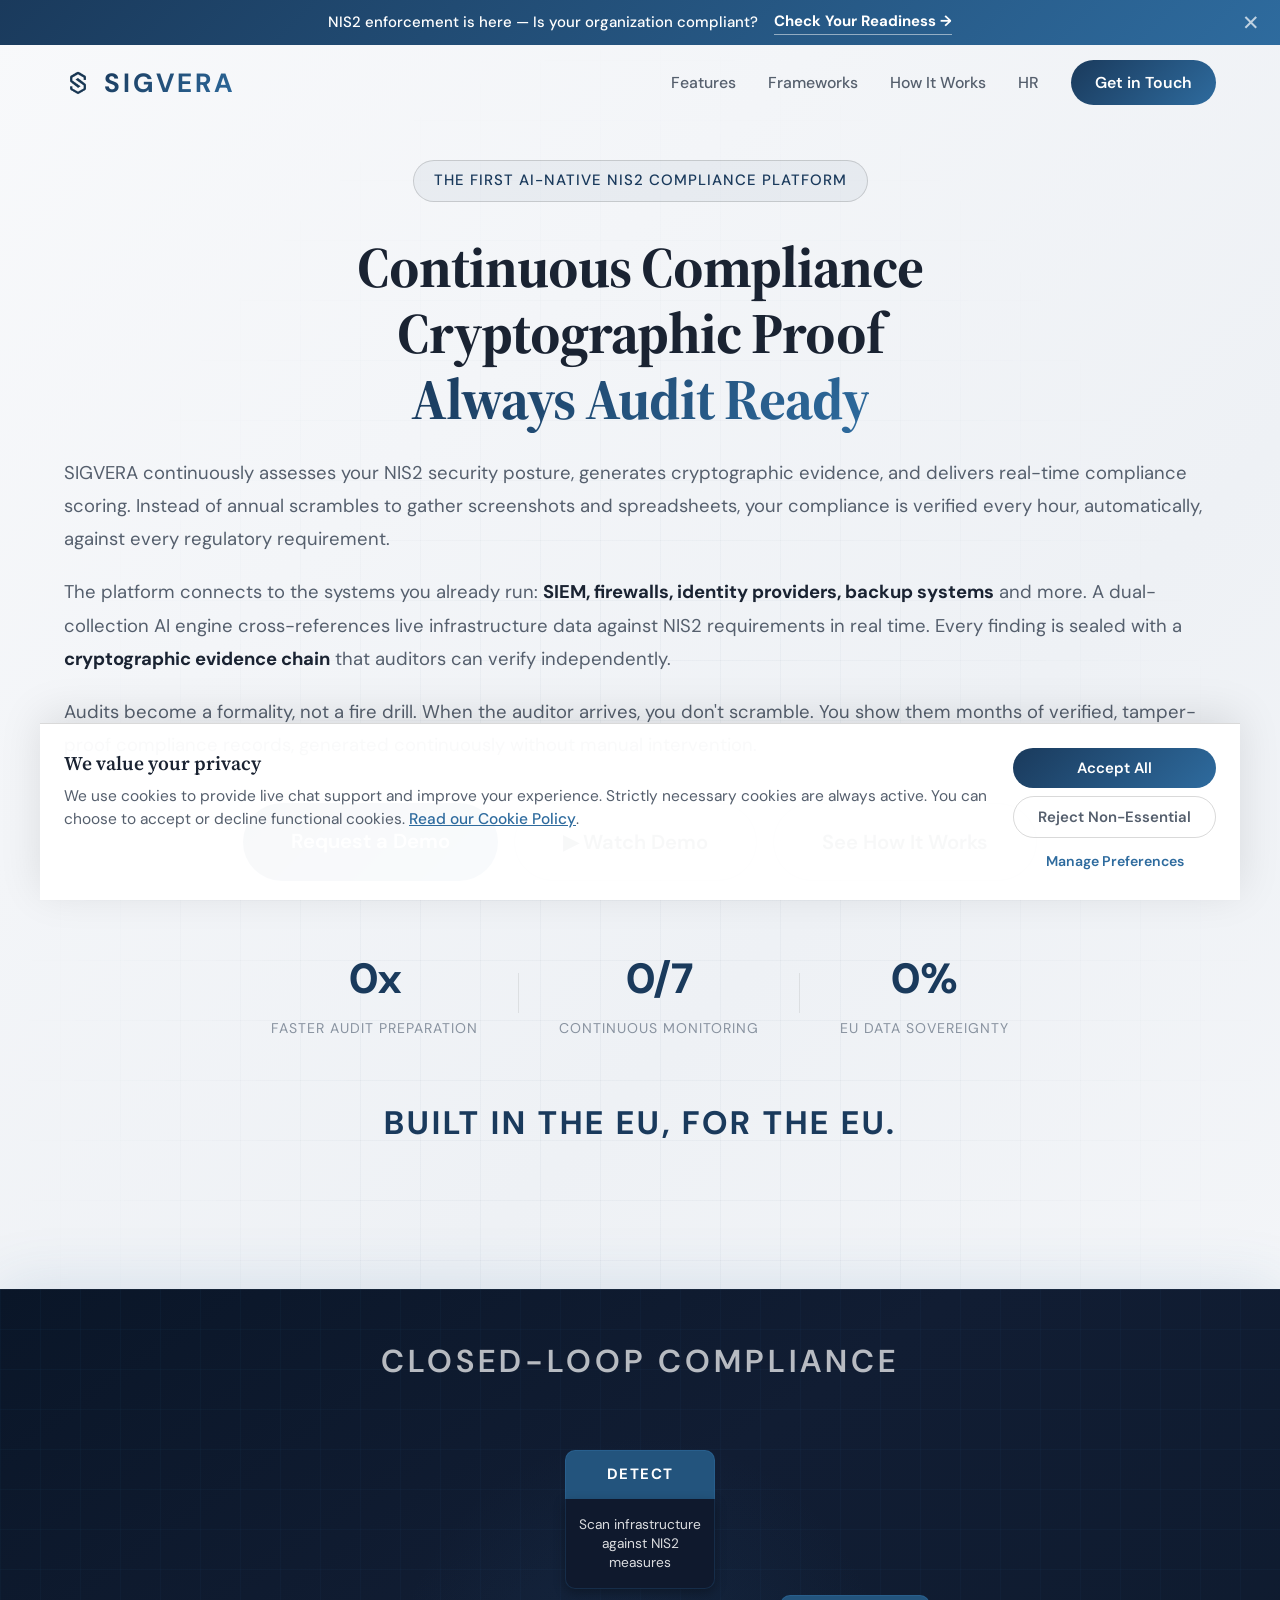
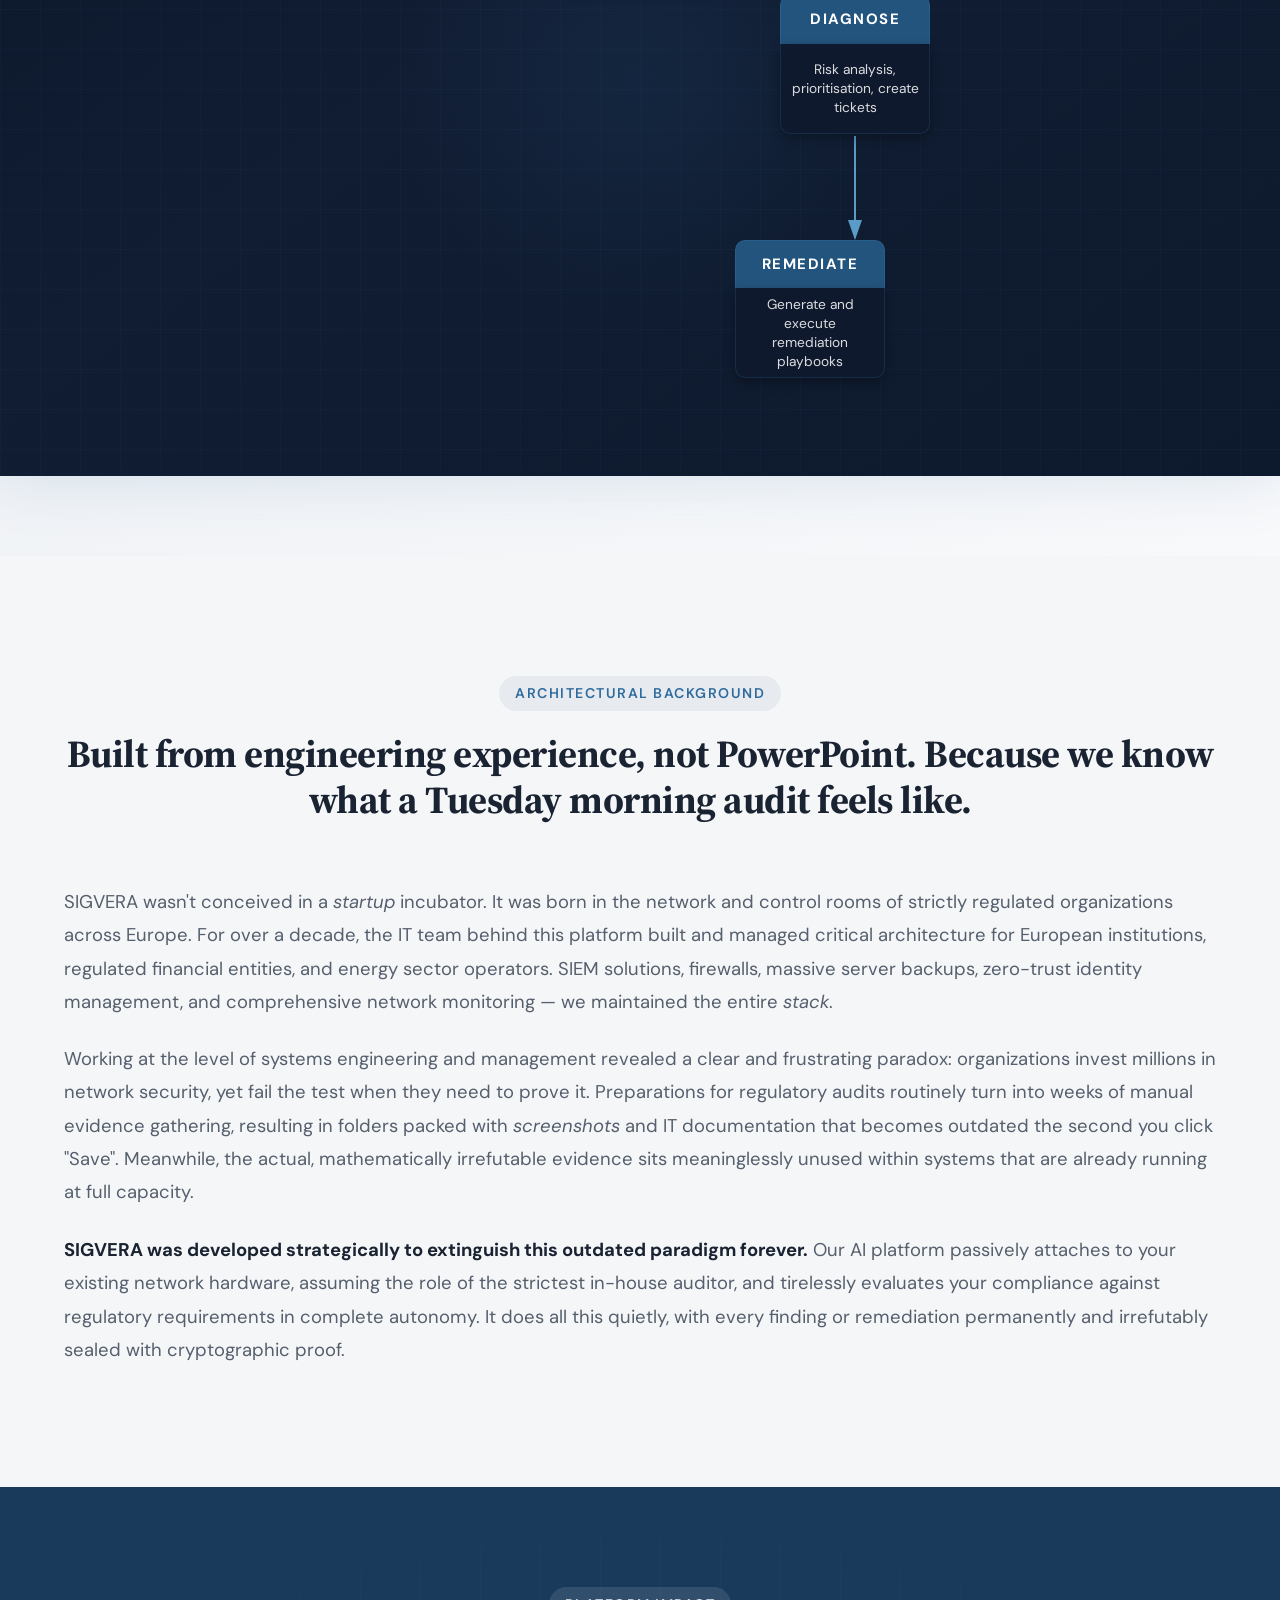
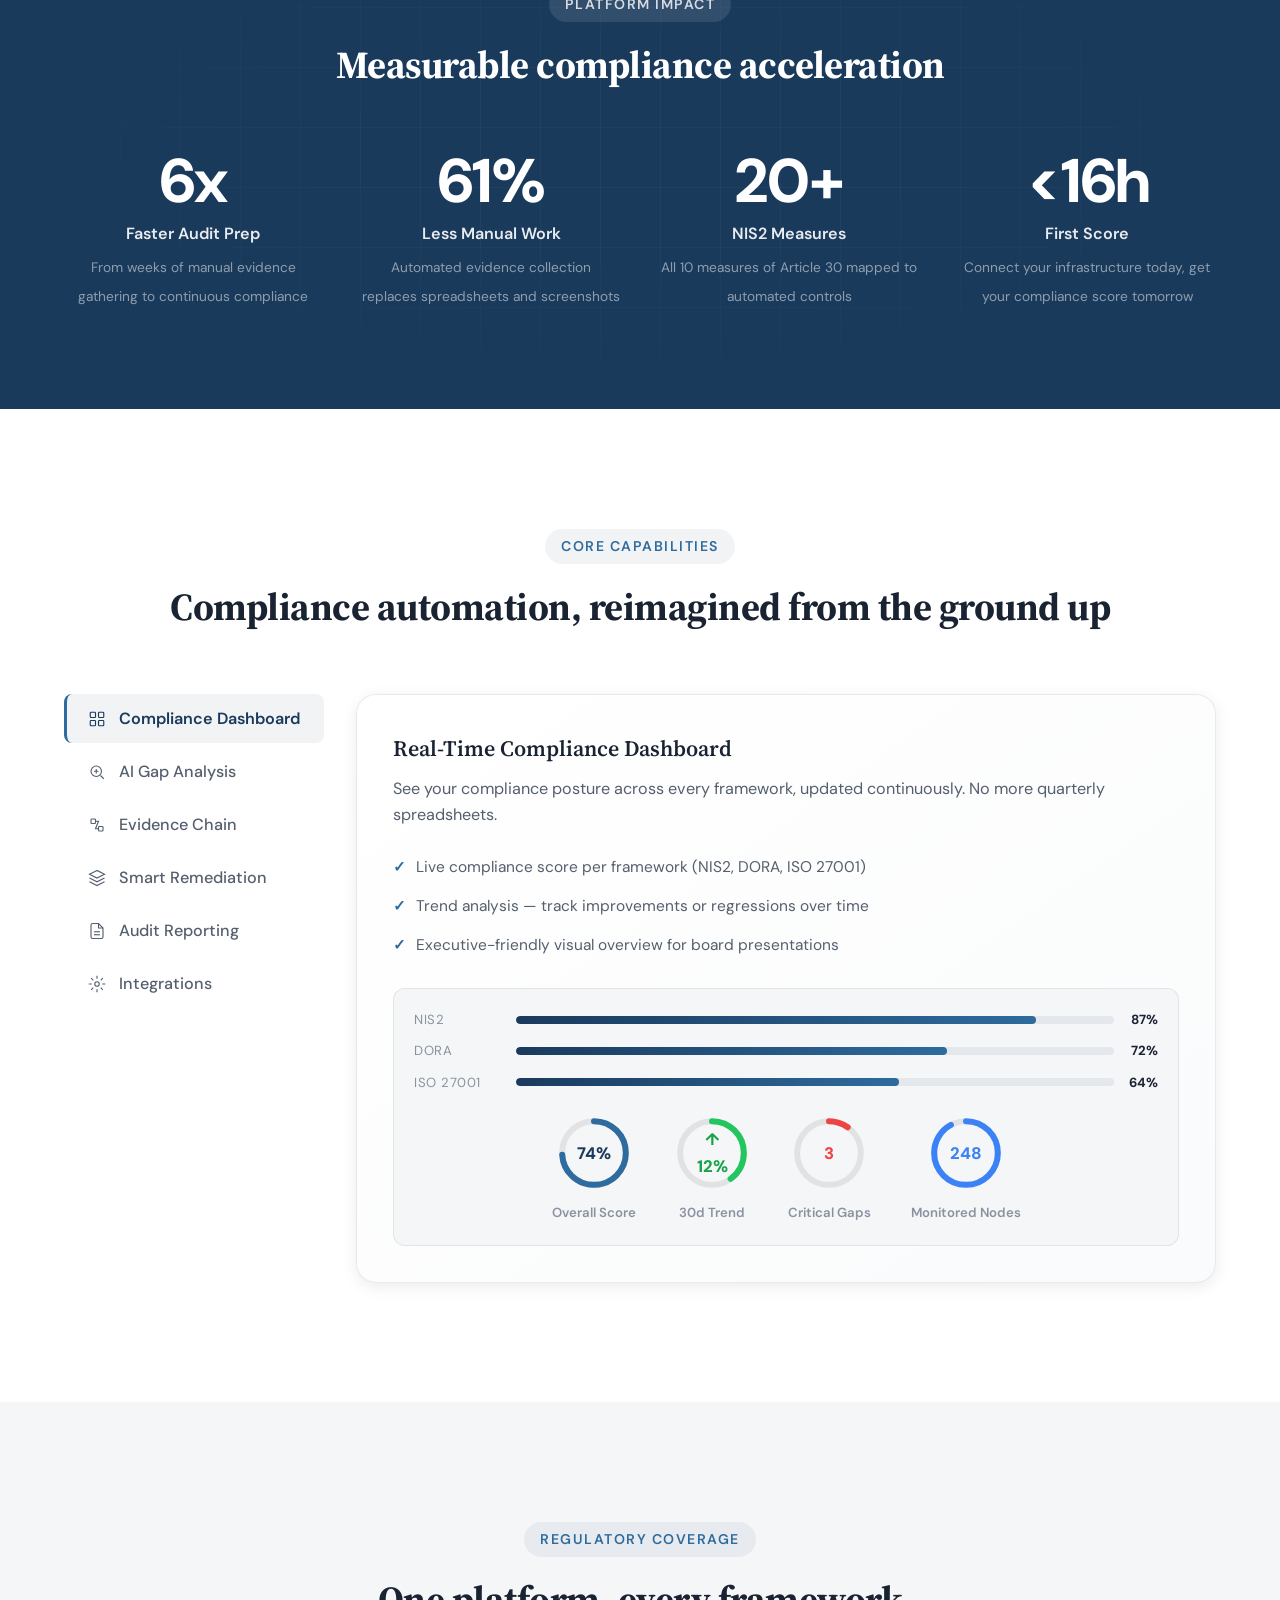
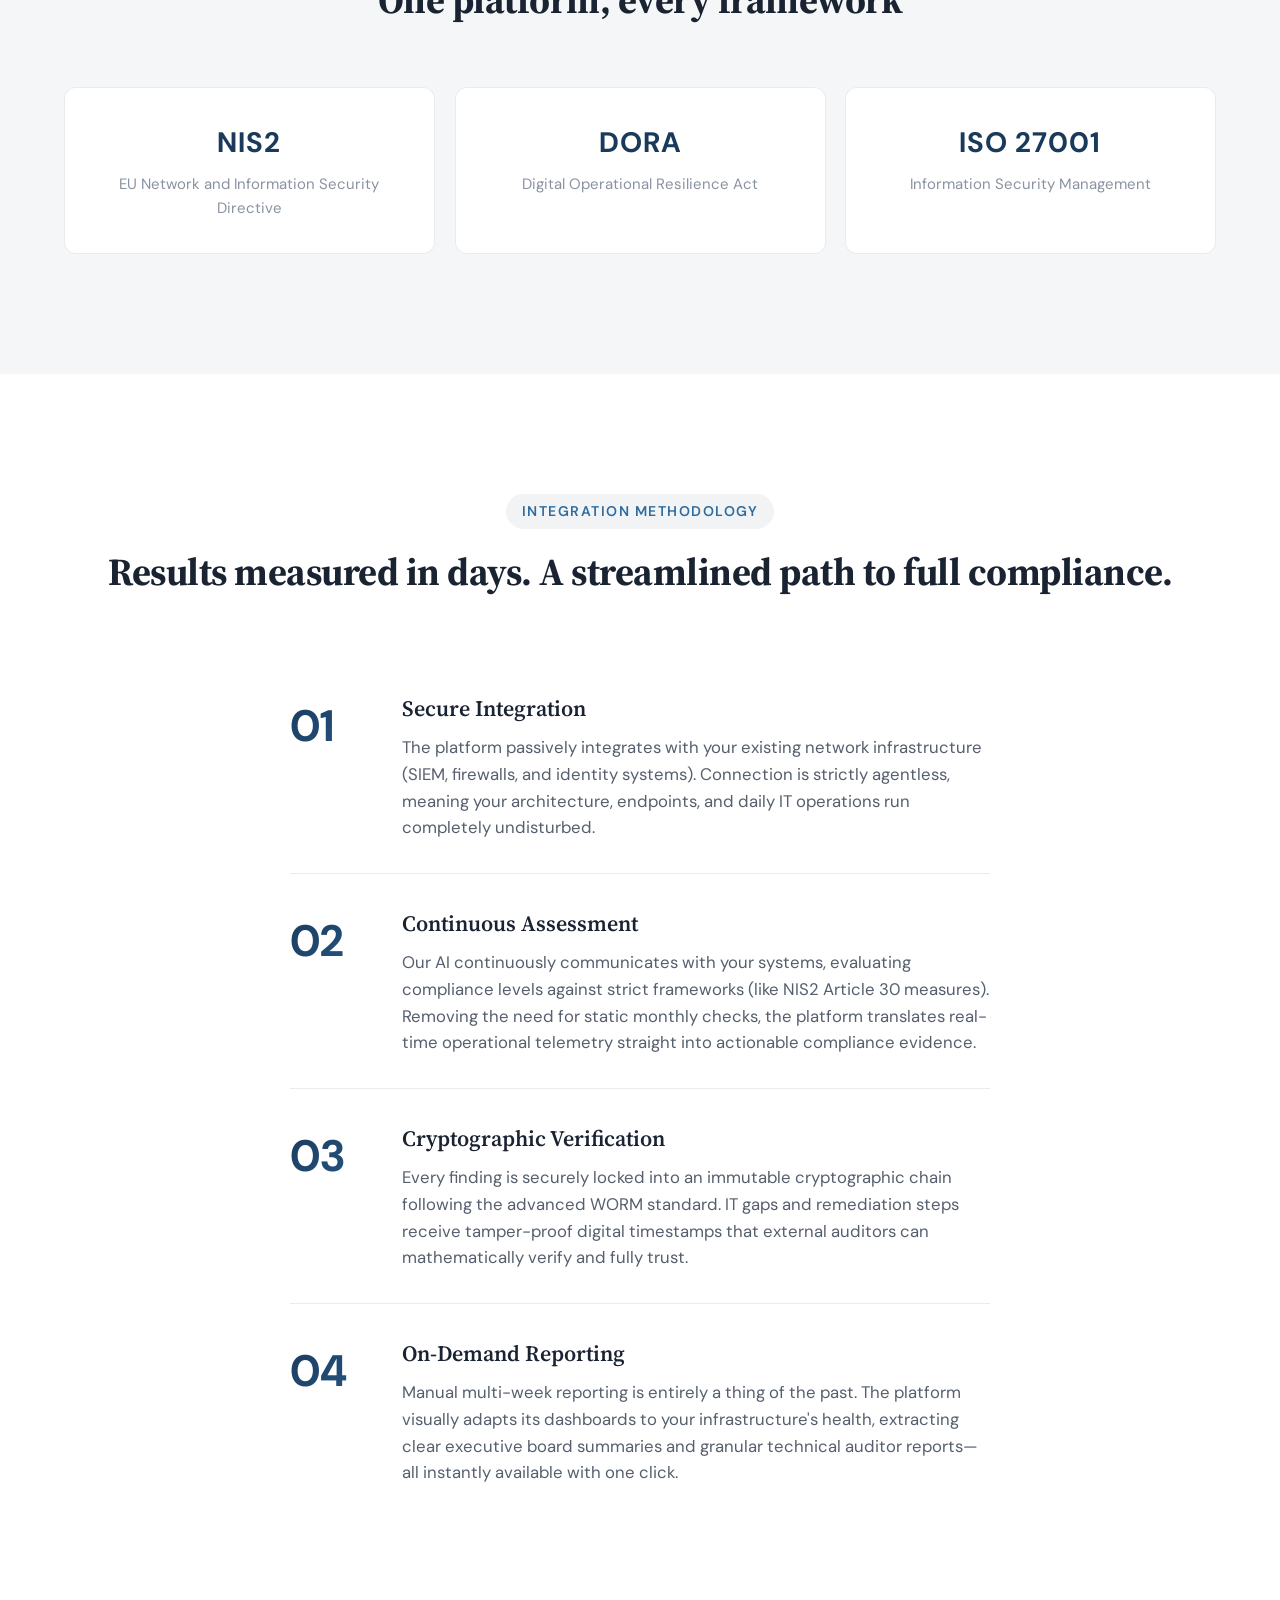
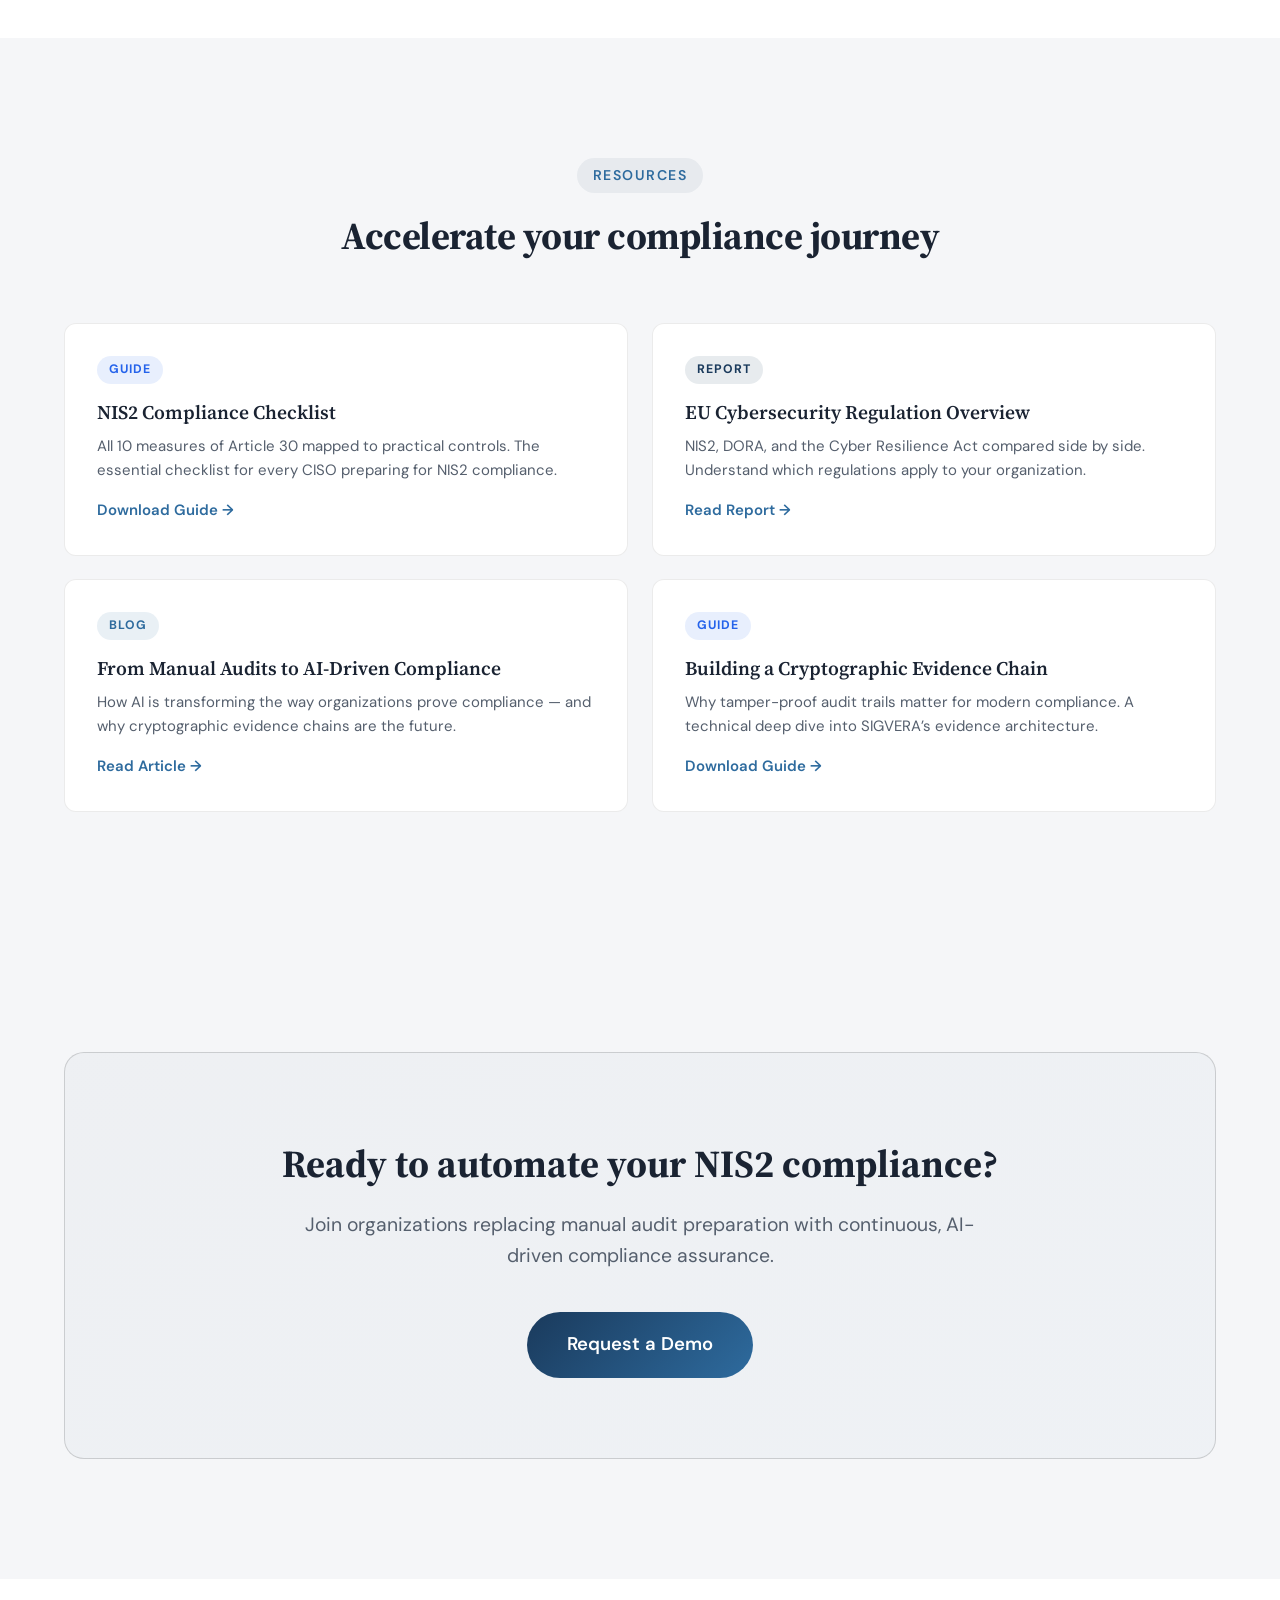
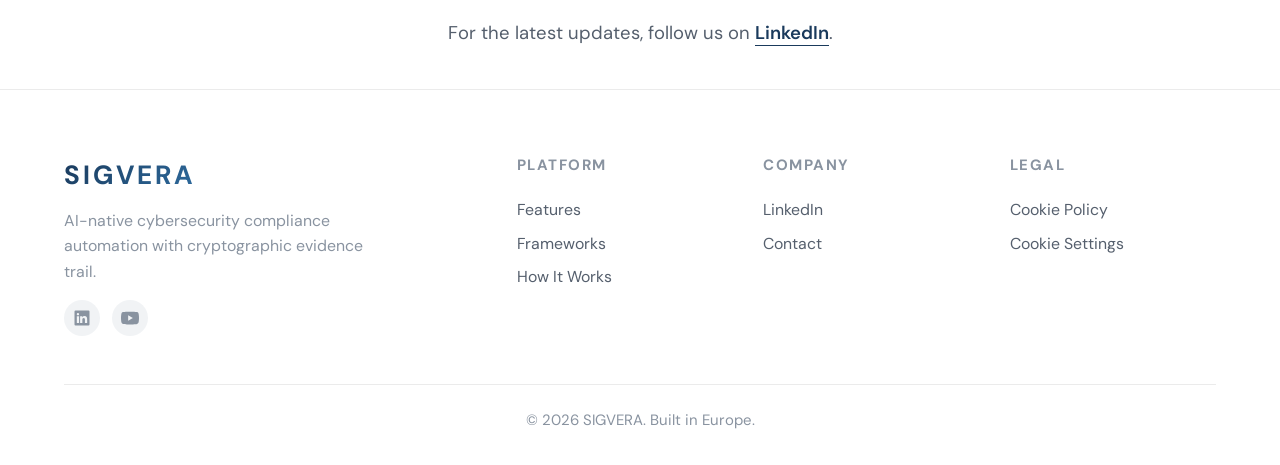
==== commit e3700eb4: "fix(ui): Remove EU flag emoji from footers for visual consistency across site" ====
--- a/index.html
+++ b/index.html
@@ -730,7 +730,7 @@
                 </div>
             </div>
             <div class="footer-bottom">
-                <p>&copy; 2026 SIGVERA. Built in Europe 🇪🇺</p>
+                <p>&copy; 2026 SIGVERA. Built in Europe.</p>
             </div>
         </div>
     </footer>
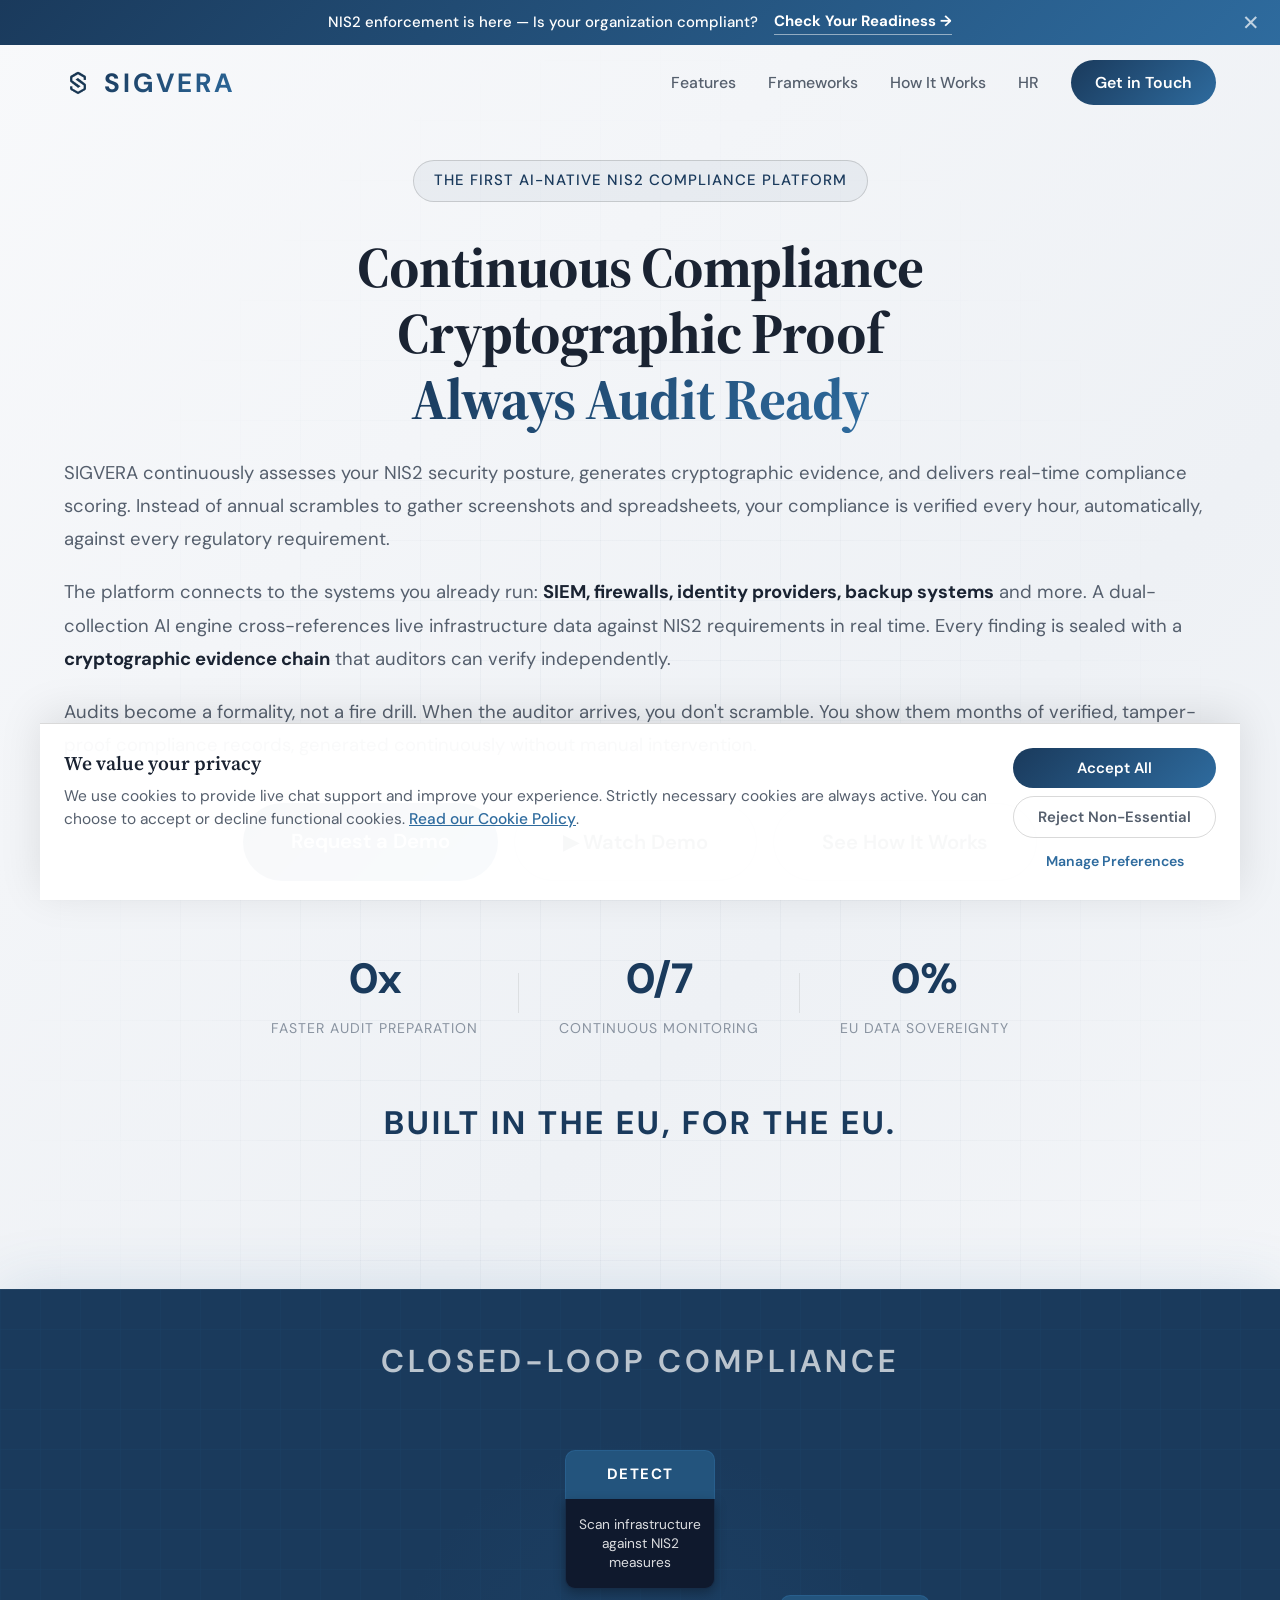
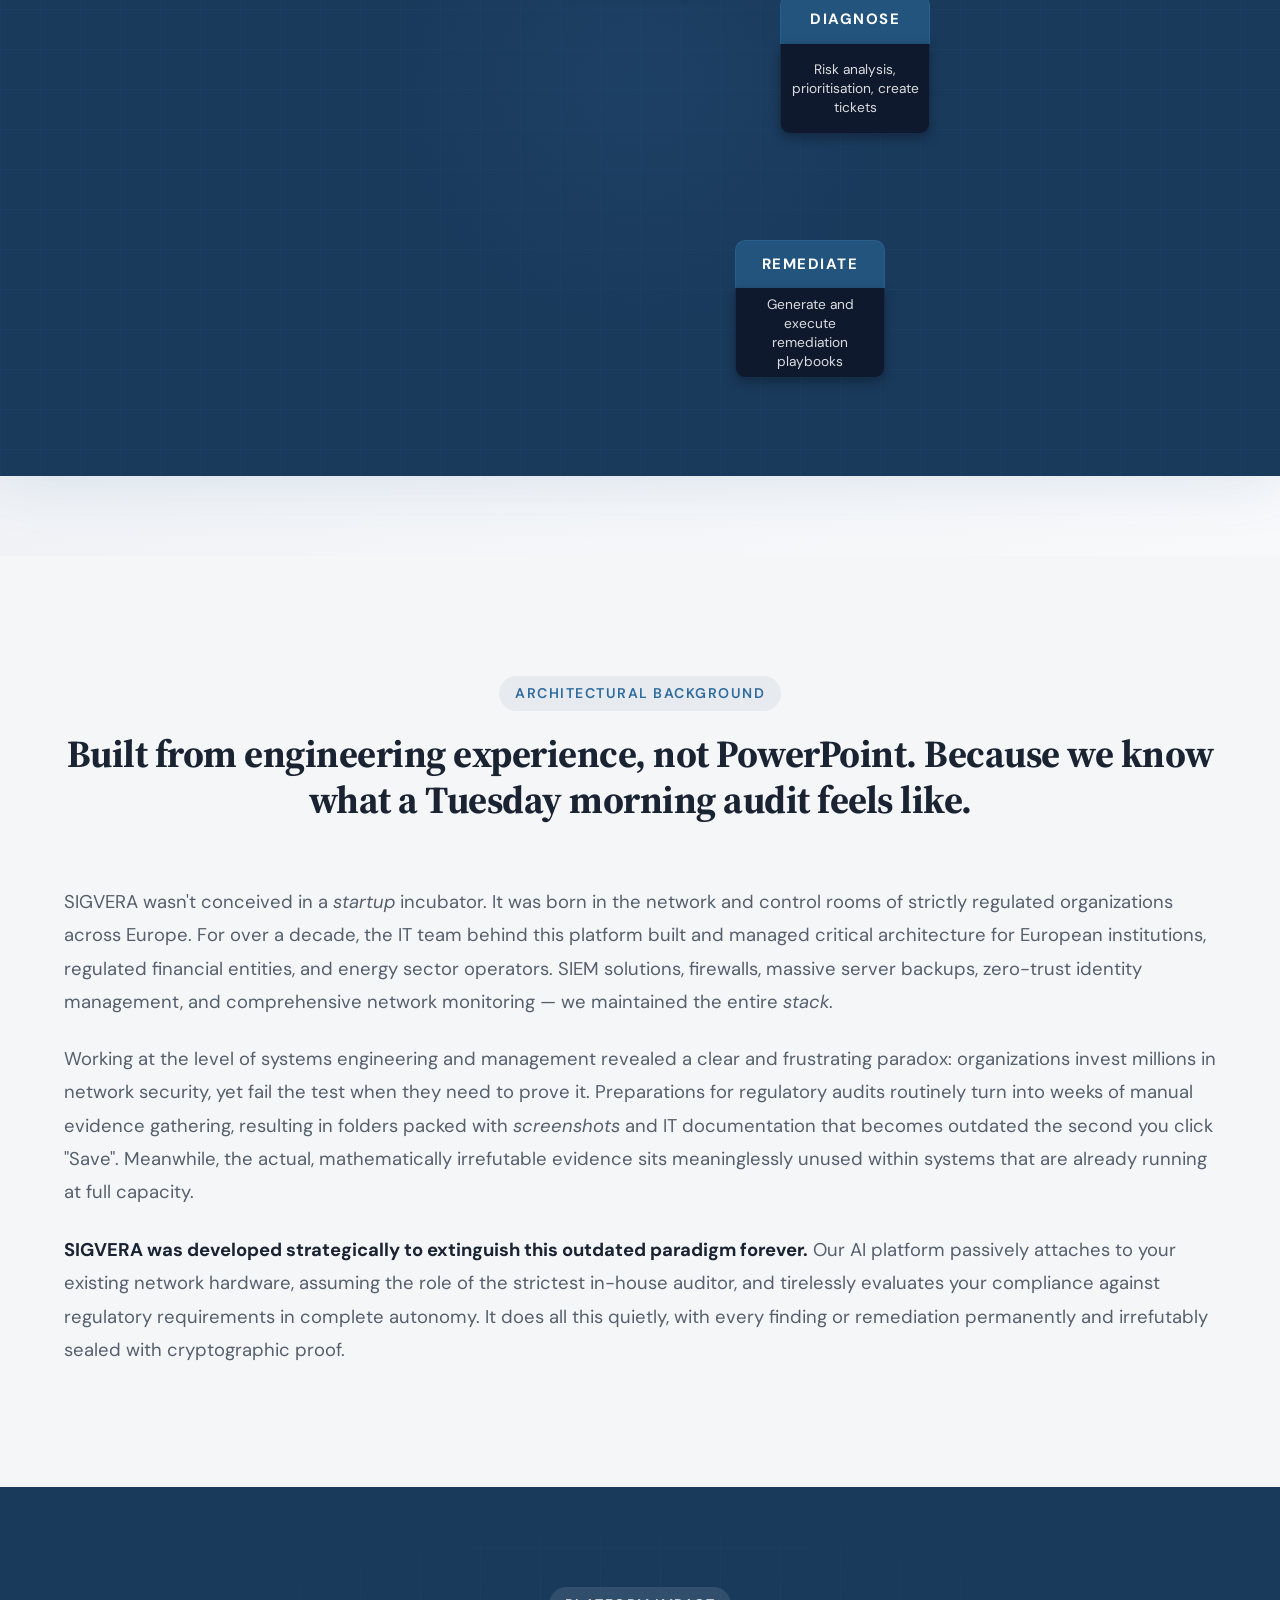
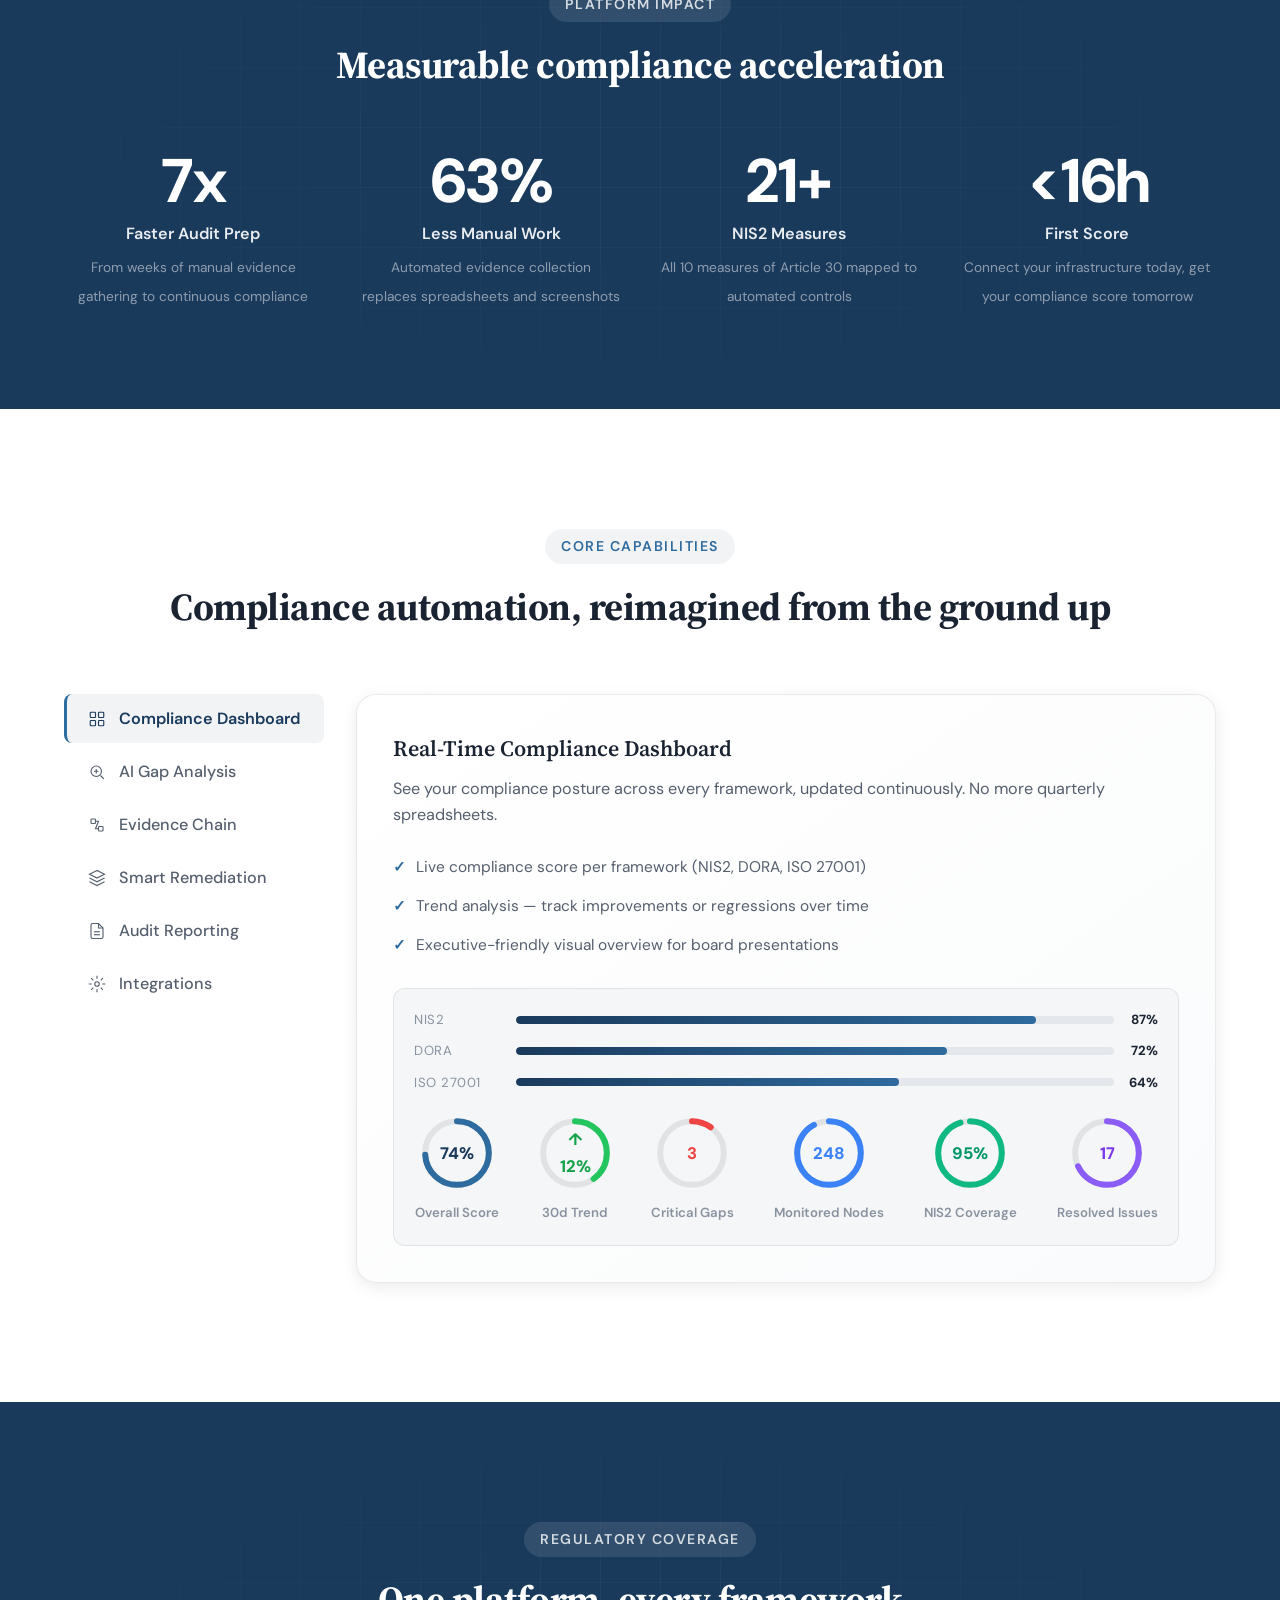
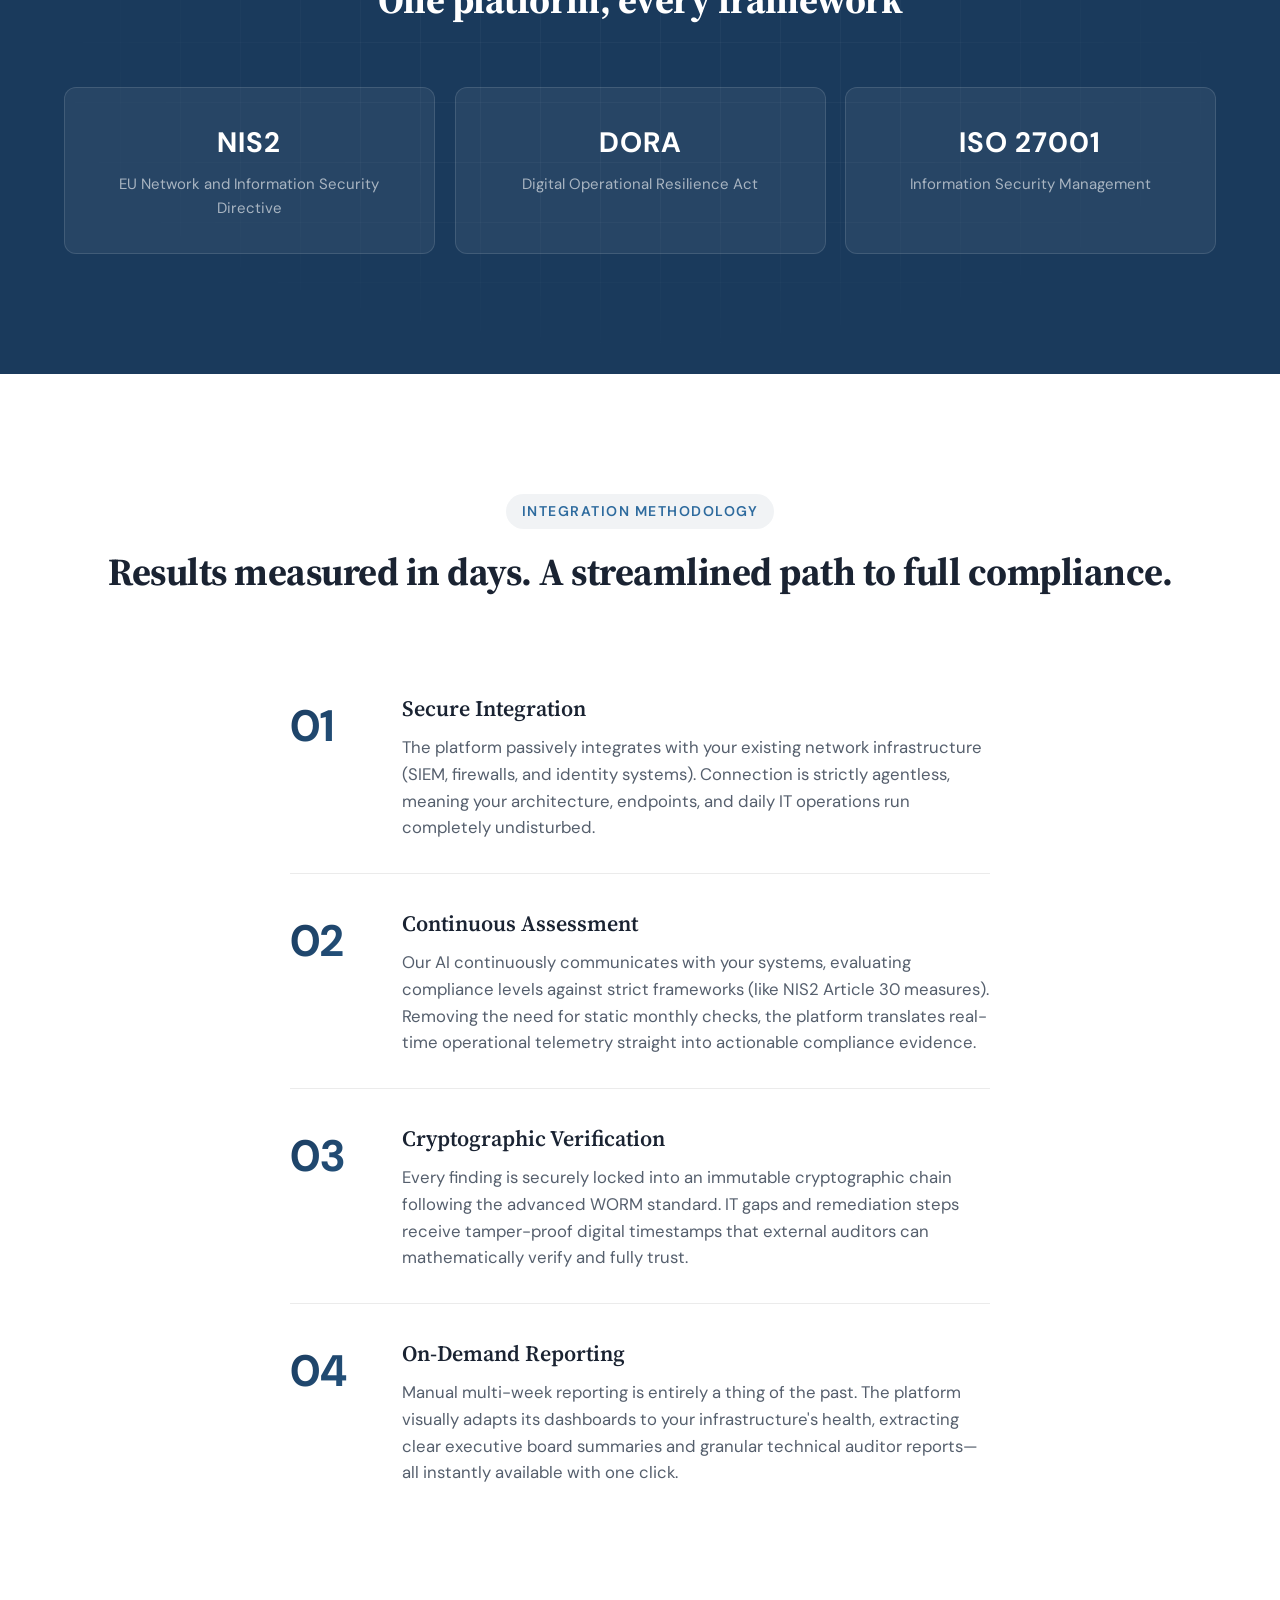
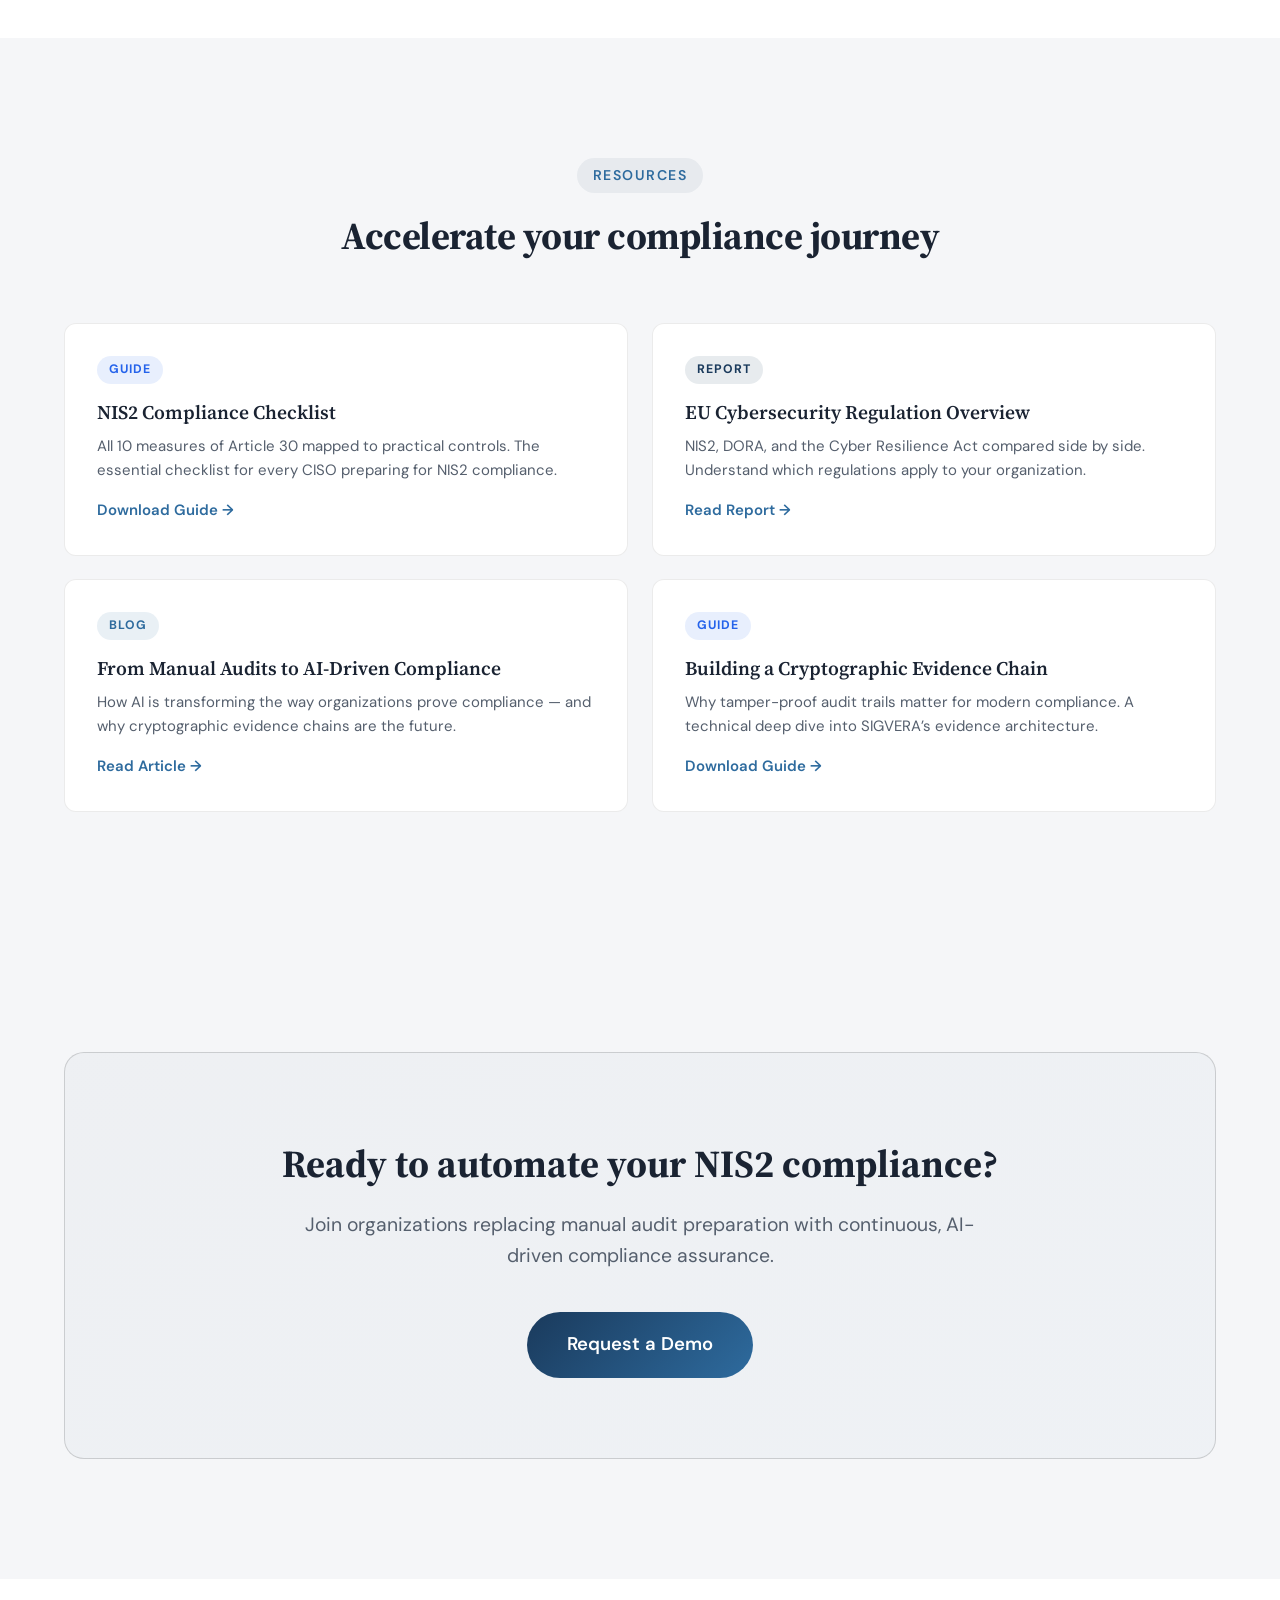
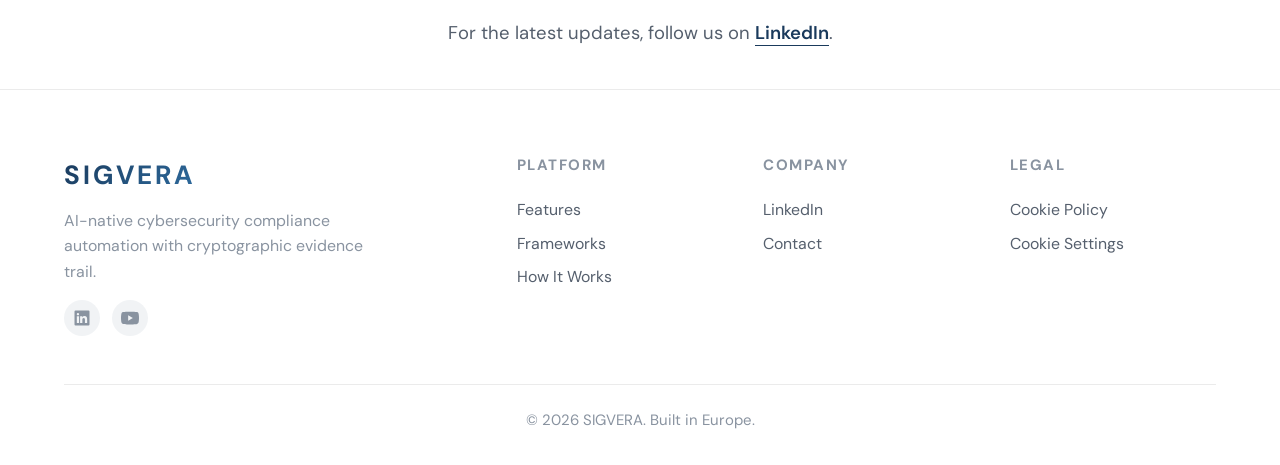
==== commit e5f3db3a: "feat: add NIS2 Coverage and Resolved Issues gauges to dashboard mockup" ====
--- a/index.html
+++ b/index.html
@@ -251,6 +251,20 @@
                                     </div>
                                     <span style="font-size:0.75rem;color:var(--text-muted);font-weight:600">Monitored Nodes</span>
                                 </div>
+                                <div style="text-align:center">
+                                    <div class="mockup-gauge">
+                                        <svg viewBox="0 0 36 36"><path class="gauge-bg" d="M18 2.0845 a 15.9155 15.9155 0 0 1 0 31.831 a 15.9155 15.9155 0 0 1 0 -31.831" /><path class="gauge-path" style="stroke: #10b981; --target: 95;" d="M18 2.0845 a 15.9155 15.9155 0 0 1 0 31.831 a 15.9155 15.9155 0 0 1 0 -31.831" /></svg>
+                                        <div class="gauge-content"><span class="gauge-number" style="color:#059669">95%</span></div>
+                                    </div>
+                                    <span style="font-size:0.75rem;color:var(--text-muted);font-weight:600">NIS2 Coverage</span>
+                                </div>
+                                <div style="text-align:center">
+                                    <div class="mockup-gauge">
+                                        <svg viewBox="0 0 36 36"><path class="gauge-bg" d="M18 2.0845 a 15.9155 15.9155 0 0 1 0 31.831 a 15.9155 15.9155 0 0 1 0 -31.831" /><path class="gauge-path" style="stroke: #8b5cf6; --target: 68;" d="M18 2.0845 a 15.9155 15.9155 0 0 1 0 31.831 a 15.9155 15.9155 0 0 1 0 -31.831" /></svg>
+                                        <div class="gauge-content"><span class="gauge-number" style="color:#7c3aed">17</span></div>
+                                    </div>
+                                    <span style="font-size:0.75rem;color:var(--text-muted);font-weight:600">Resolved Issues</span>
+                                </div>
                             </div>
                         </div>
                     </div>
--- a/style.css
+++ b/style.css
@@ -357,7 +357,7 @@
     display: flex;
     flex-direction: column;
     align-items: center;
-    background: linear-gradient(145deg, #0a1628 0%, #111d33 40%, #0d1a2d 100%);
+    background: var(--accent-navy);
     padding: 48px 24px 56px;
     position: relative;
     overflow: hidden;
@@ -712,41 +712,61 @@
 /* ========== FRAMEWORKS ========== */
 .frameworks {
     padding: 120px 0;
-    background: var(--bg-secondary);
-}
+    background: var(--accent-navy);
+    position: relative;
+    overflow: hidden;
+}
+
+.frameworks::before {
+    content: '';
+    position: absolute;
+    inset: 0;
+    background-image:
+        linear-gradient(rgba(255,255,255,0.03) 1px, transparent 1px),
+        linear-gradient(90deg, rgba(255,255,255,0.03) 1px, transparent 1px);
+    background-size: 60px 60px;
+    mask-image: radial-gradient(ellipse at center, black 30%, transparent 70%);
+    -webkit-mask-image: radial-gradient(ellipse at center, black 30%, transparent 70%);
+    pointer-events: none;
+}
+
+.frameworks .section-tag { background: rgba(255,255,255,0.1); color: rgba(255,255,255,0.8); }
+.frameworks .section-header h2 { color: #FFFFFF; }
 
 .frameworks-grid {
     display: grid;
     grid-template-columns: repeat(3, 1fr);
     gap: 20px;
+    position: relative;
 }
 
 .framework-card {
     padding: 32px;
-    background: var(--bg-card);
-    border: 1px solid var(--border);
+    background: rgba(255,255,255,0.06);
+    border: 1px solid rgba(255,255,255,0.12);
     border-radius: var(--radius-md);
     text-align: center;
     transition: var(--transition);
 }
 
 .framework-card:hover {
-    border-color: var(--accent-steel);
+    background: rgba(255,255,255,0.1);
+    border-color: rgba(255,255,255,0.25);
     transform: translateY(-2px);
-    box-shadow: var(--shadow-md);
+    box-shadow: 0 8px 32px rgba(0,0,0,0.2);
 }
 
 .framework-name {
     font-size: 1.6rem;
     font-weight: 700;
-    color: var(--accent-navy);
+    color: #FFFFFF;
     margin-bottom: 8px;
     letter-spacing: 1px;
 }
 
 .framework-desc {
     font-size: 0.85rem;
-    color: var(--text-muted);
+    color: rgba(255,255,255,0.6);
 }
 
 /* ========== HOW IT WORKS ========== */
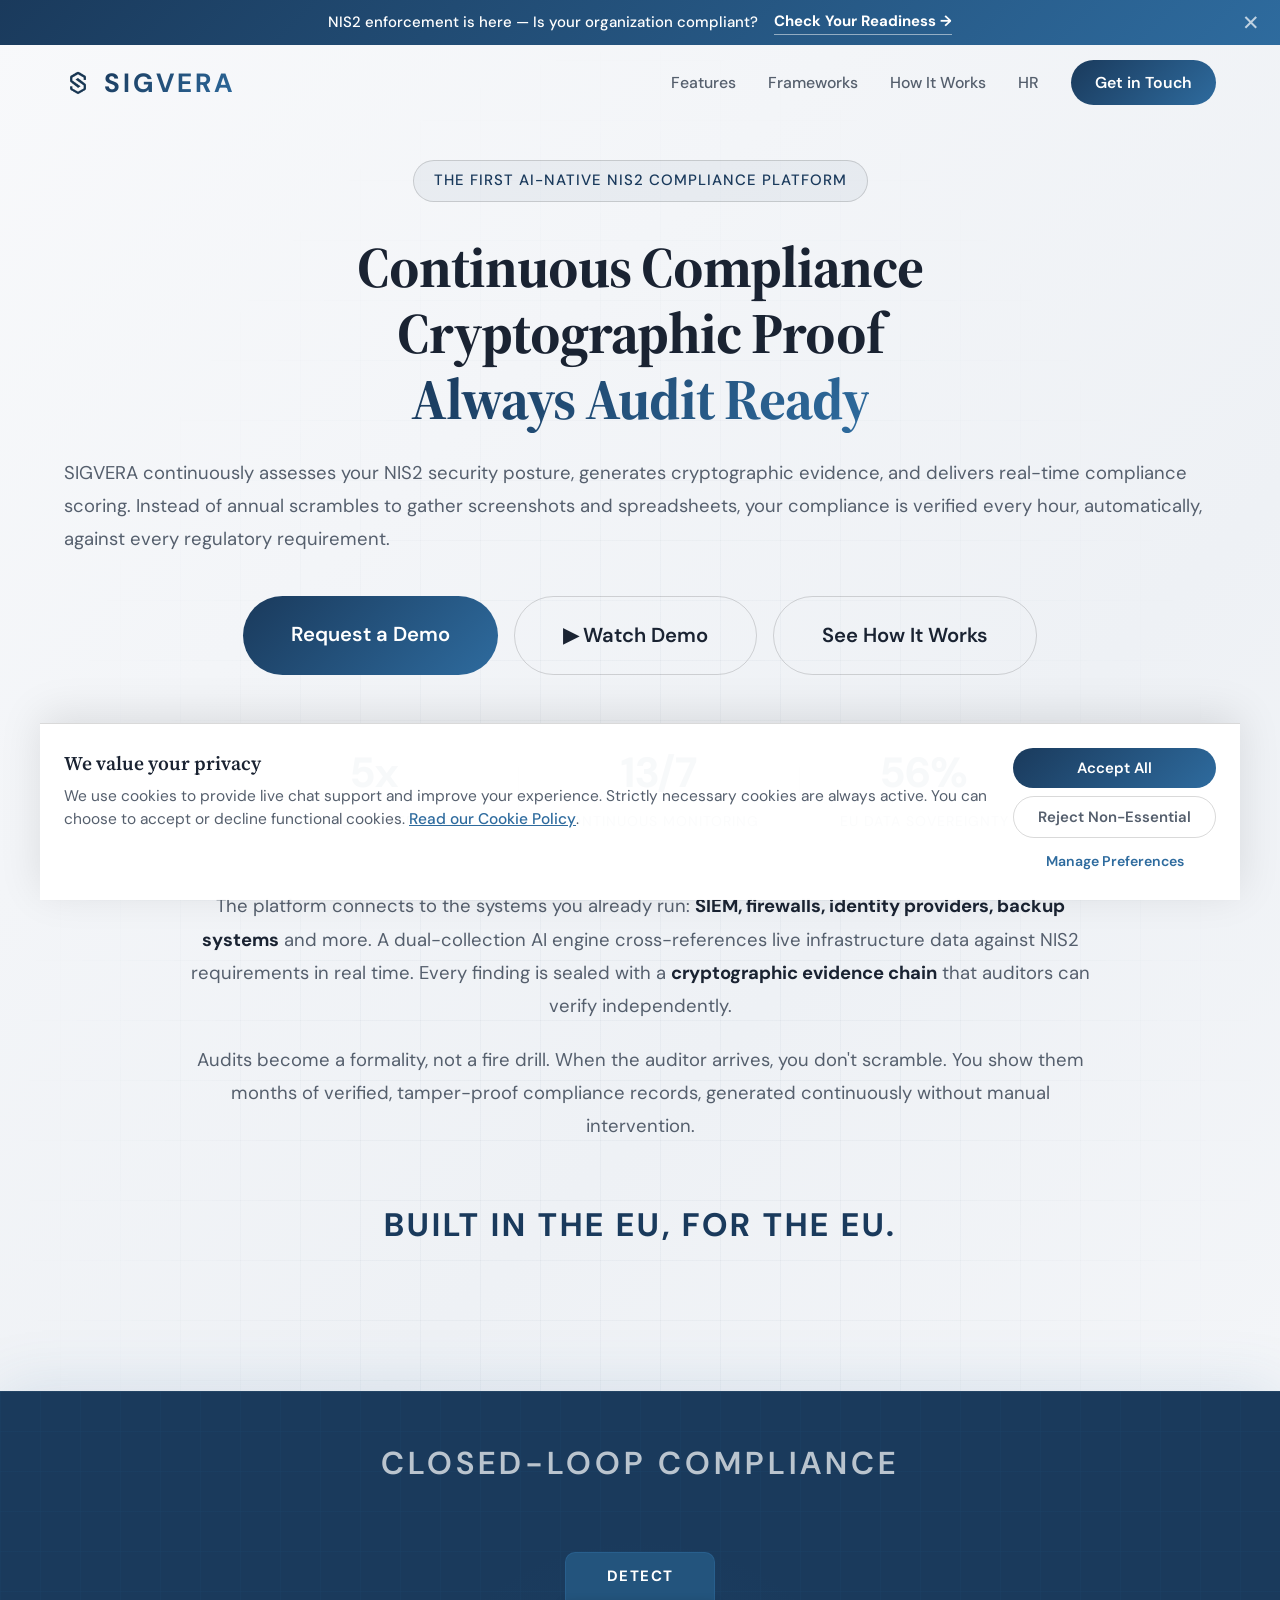
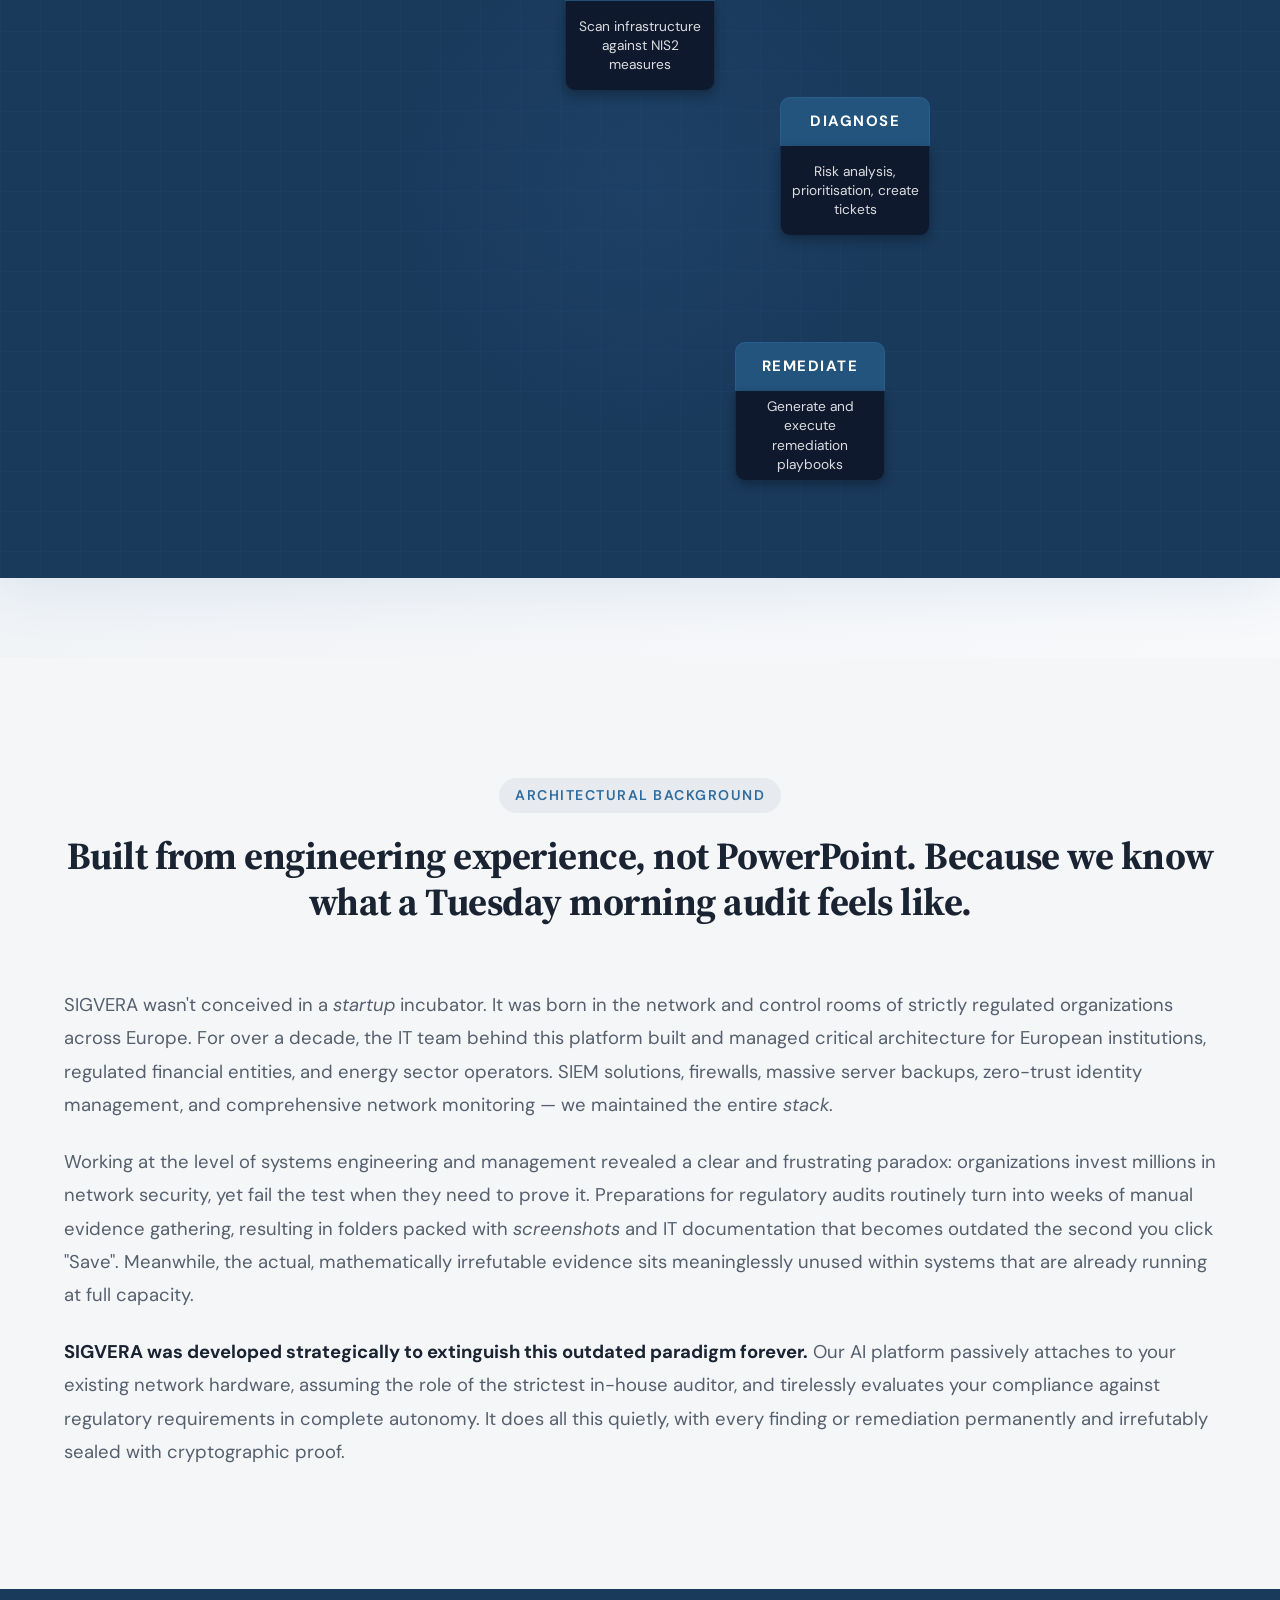
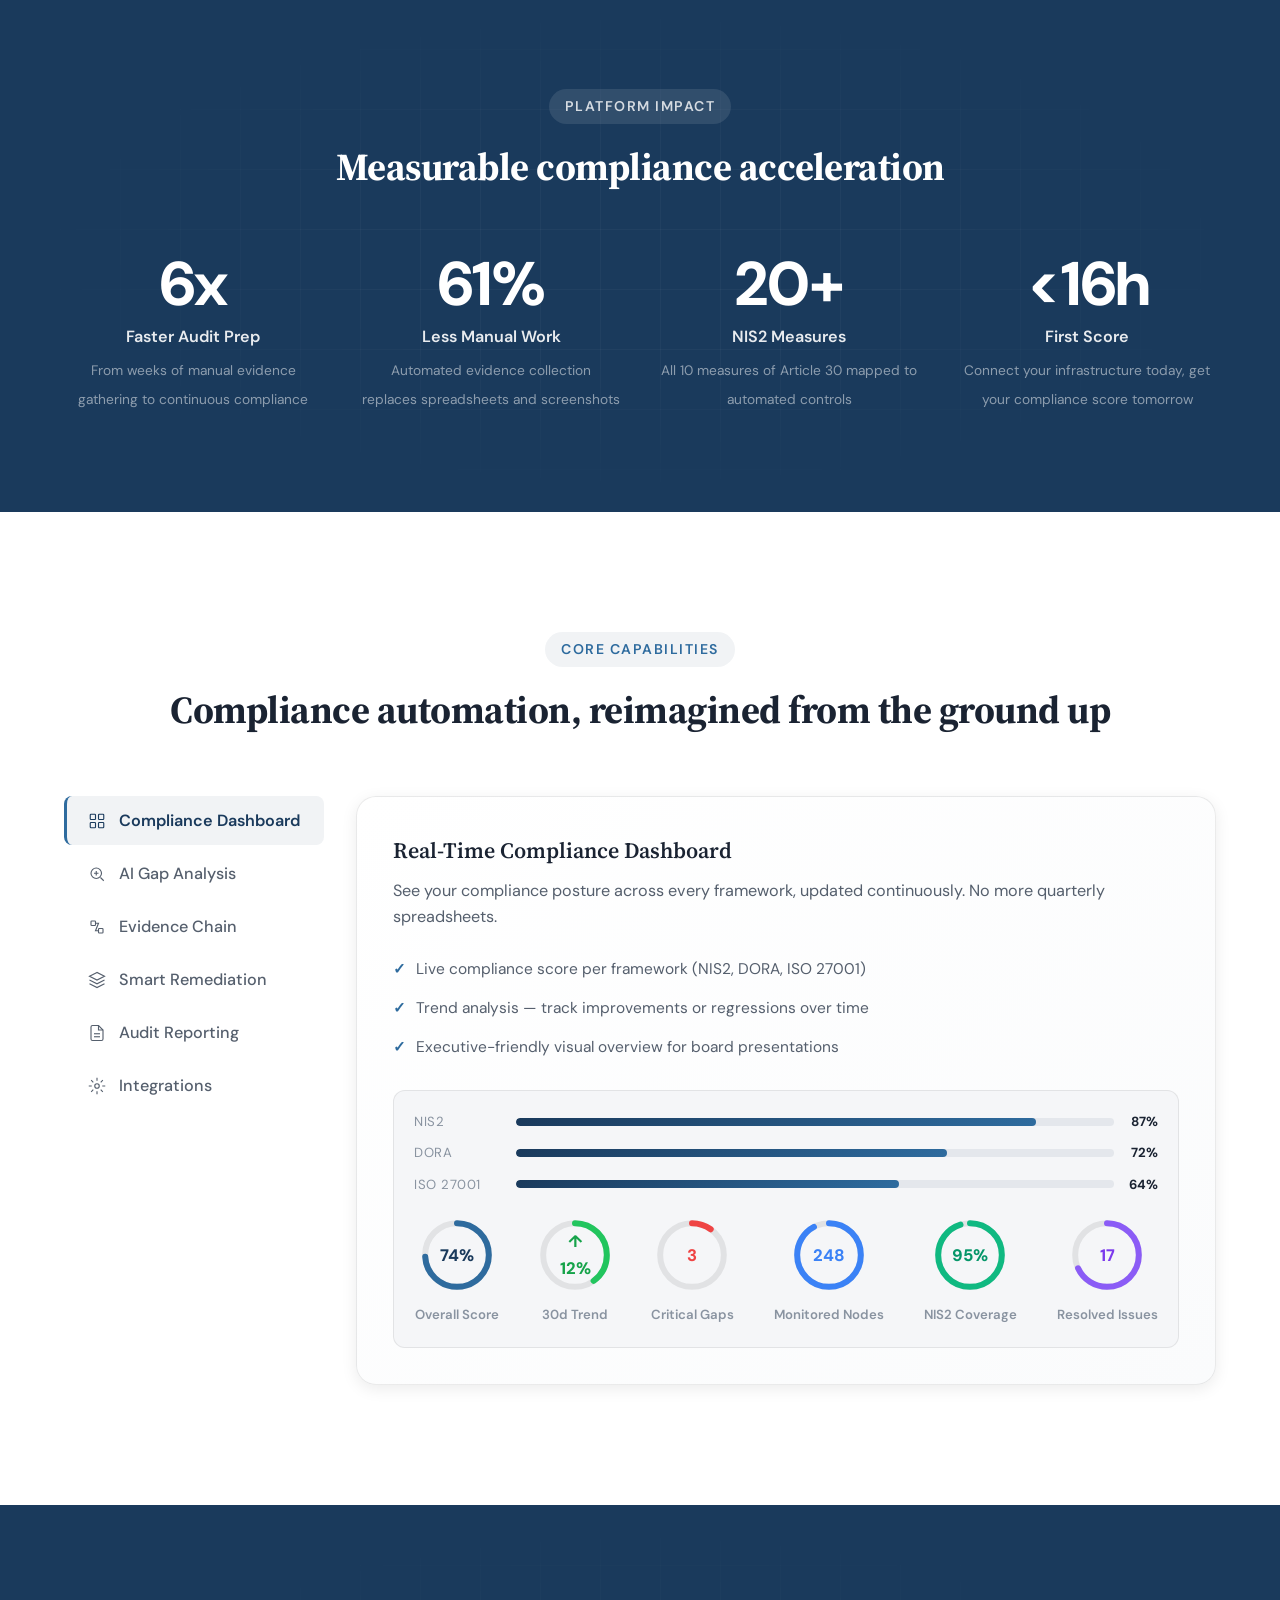
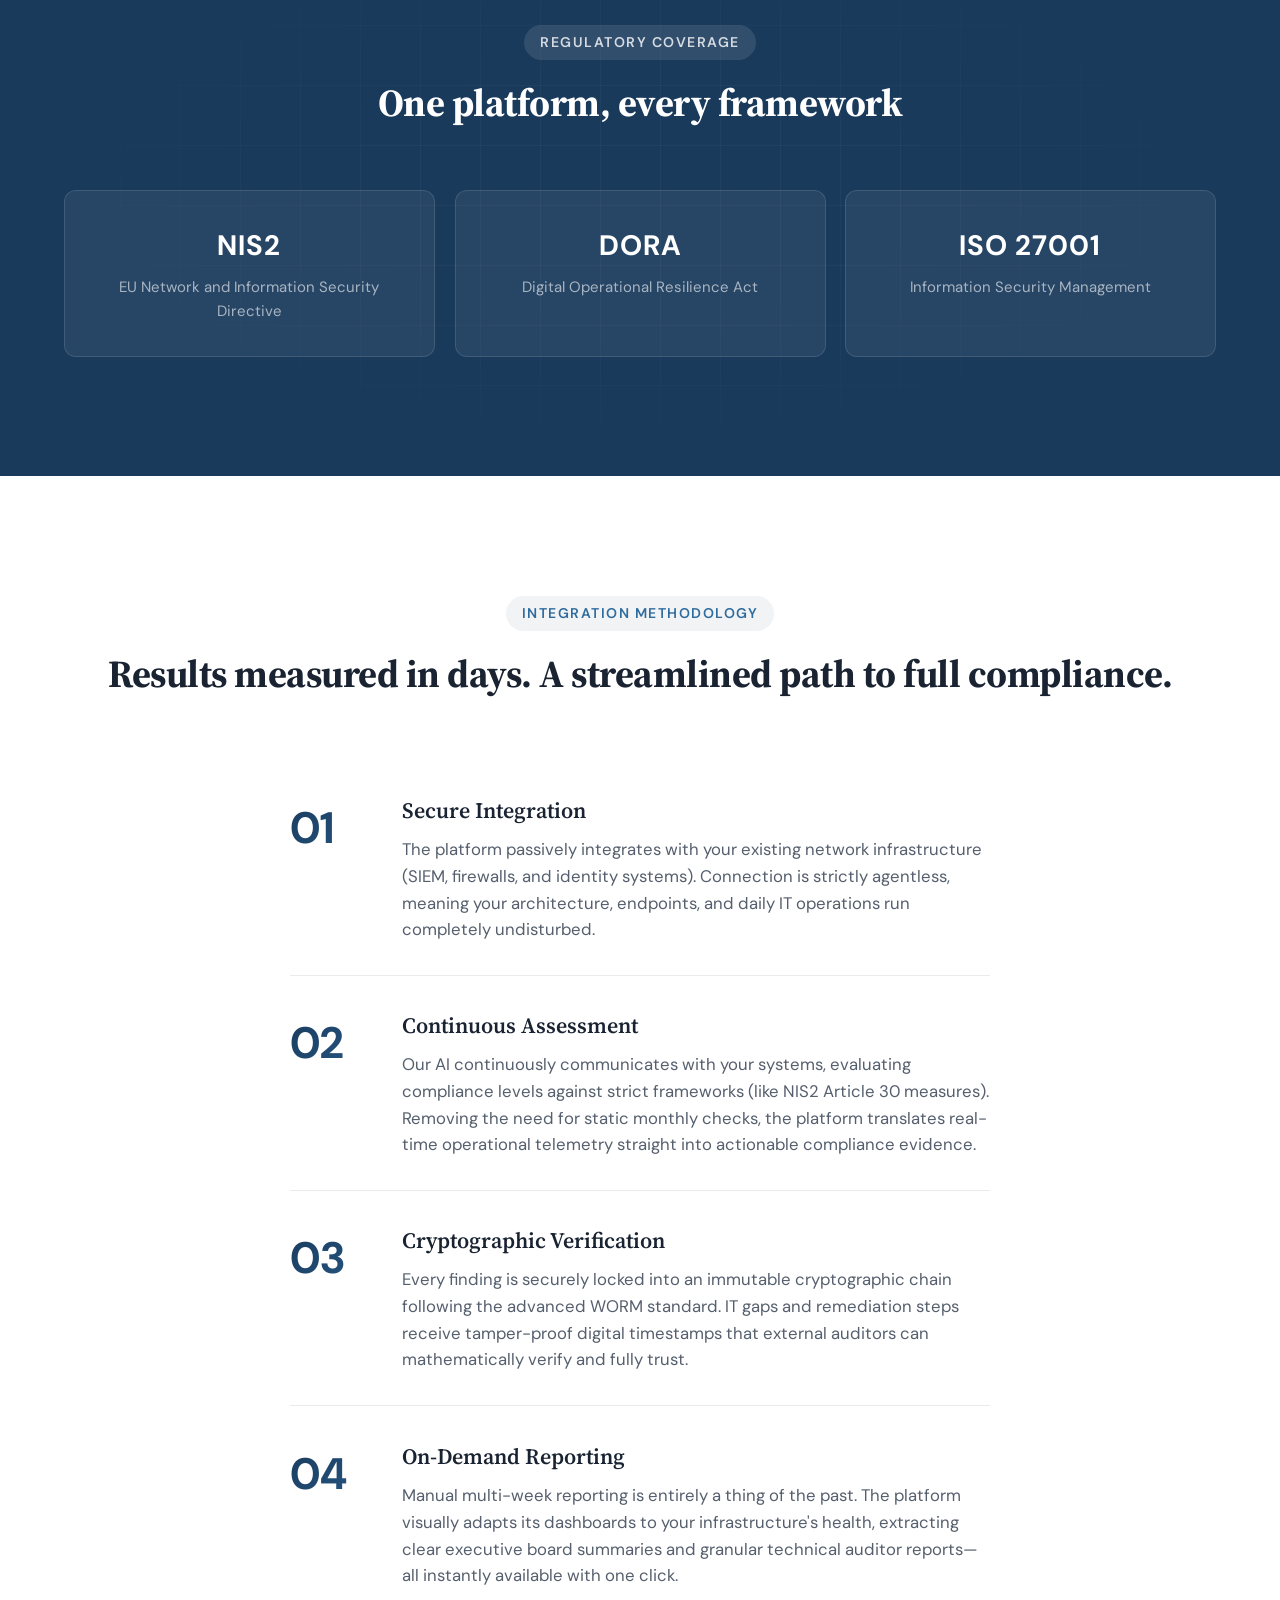
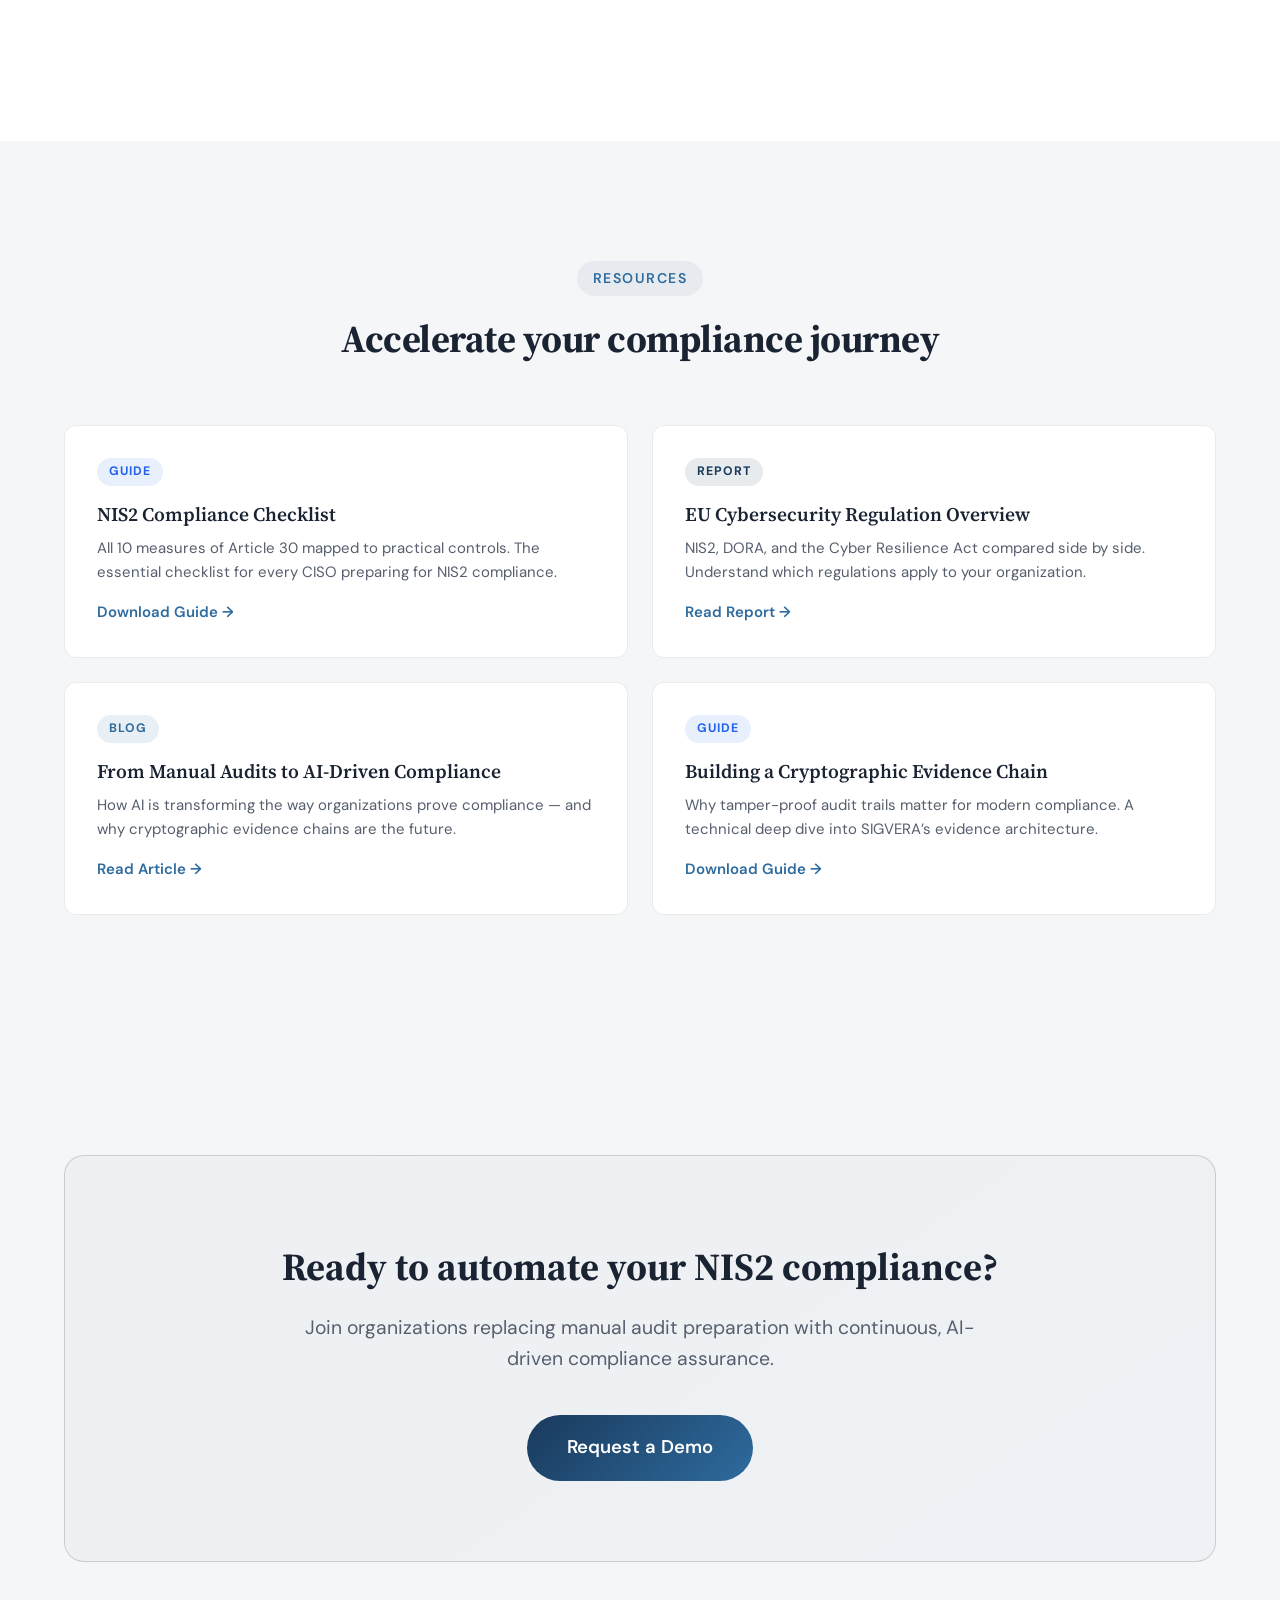
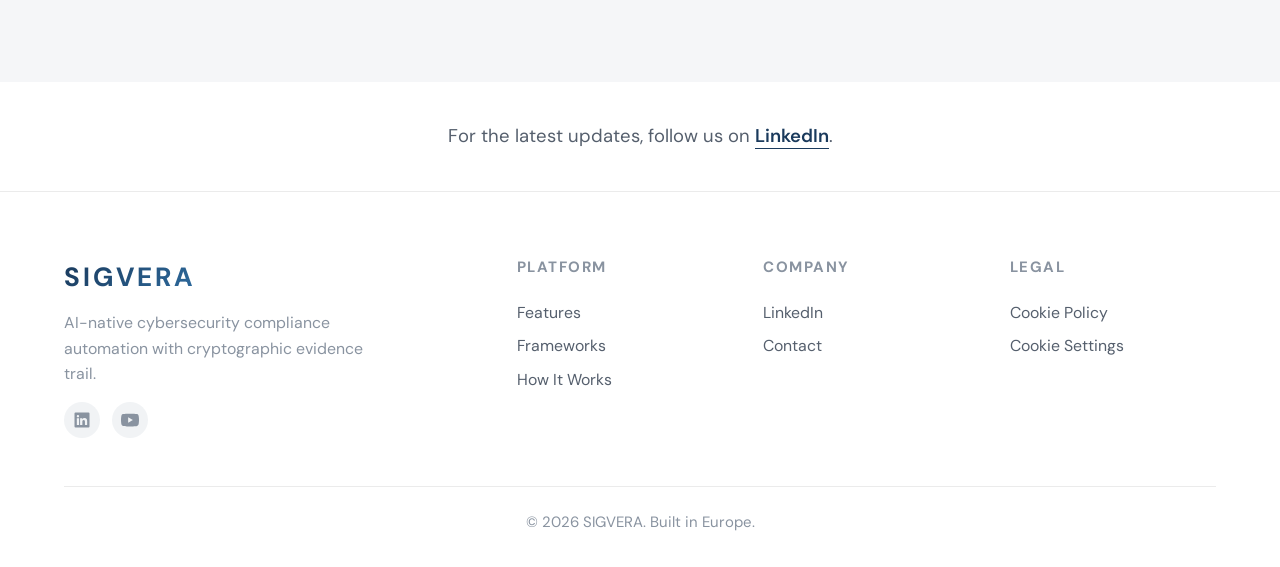
==== commit 68b8b73c: "layout: move secondary hero description below stats section on both EN and HR" ====
--- a/index.html
+++ b/index.html
@@ -104,8 +104,6 @@
             </h1>
             <div class="hero-description">
                 <p>SIGVERA continuously assesses your NIS2 security posture, generates cryptographic evidence, and delivers real-time compliance scoring. Instead of annual scrambles to gather screenshots and spreadsheets, your compliance is verified every hour, automatically, against every regulatory requirement.</p>
-                <p>The platform connects to the systems you already run: <strong>SIEM, firewalls, identity providers, backup systems</strong> and more. A dual-collection AI engine cross-references live infrastructure data against NIS2 requirements in real time. Every finding is sealed with a <strong>cryptographic evidence chain</strong> that auditors can verify independently.</p>
-                <p>Audits become a formality, not a fire drill. When the auditor arrives, you don't scramble. You show them months of verified, tamper-proof compliance records, generated continuously without manual intervention.</p>
             </div>
             <div class="hero-cta-group">
                 <a href="#" class="btn btn-primary" onclick="openContactModal(); return false;">Request a Demo</a>
@@ -127,6 +125,10 @@
                     <span class="stat-number" data-target="100" data-suffix="%">0%</span>
                     <span class="stat-label">EU data sovereignty</span>
                 </div>
+            </div>
+            <div class="hero-description" style="margin-top: 56px; margin-bottom: 0; text-align: center; max-width: 900px;">
+                <p>The platform connects to the systems you already run: <strong>SIEM, firewalls, identity providers, backup systems</strong> and more. A dual-collection AI engine cross-references live infrastructure data against NIS2 requirements in real time. Every finding is sealed with a <strong>cryptographic evidence chain</strong> that auditors can verify independently.</p>
+                <p>Audits become a formality, not a fire drill. When the auditor arrives, you don't scramble. You show them months of verified, tamper-proof compliance records, generated continuously without manual intervention.</p>
             </div>
             <div class="hero-eu-banner">
                 <span><strong>Built in the EU, for the EU.</strong></span>
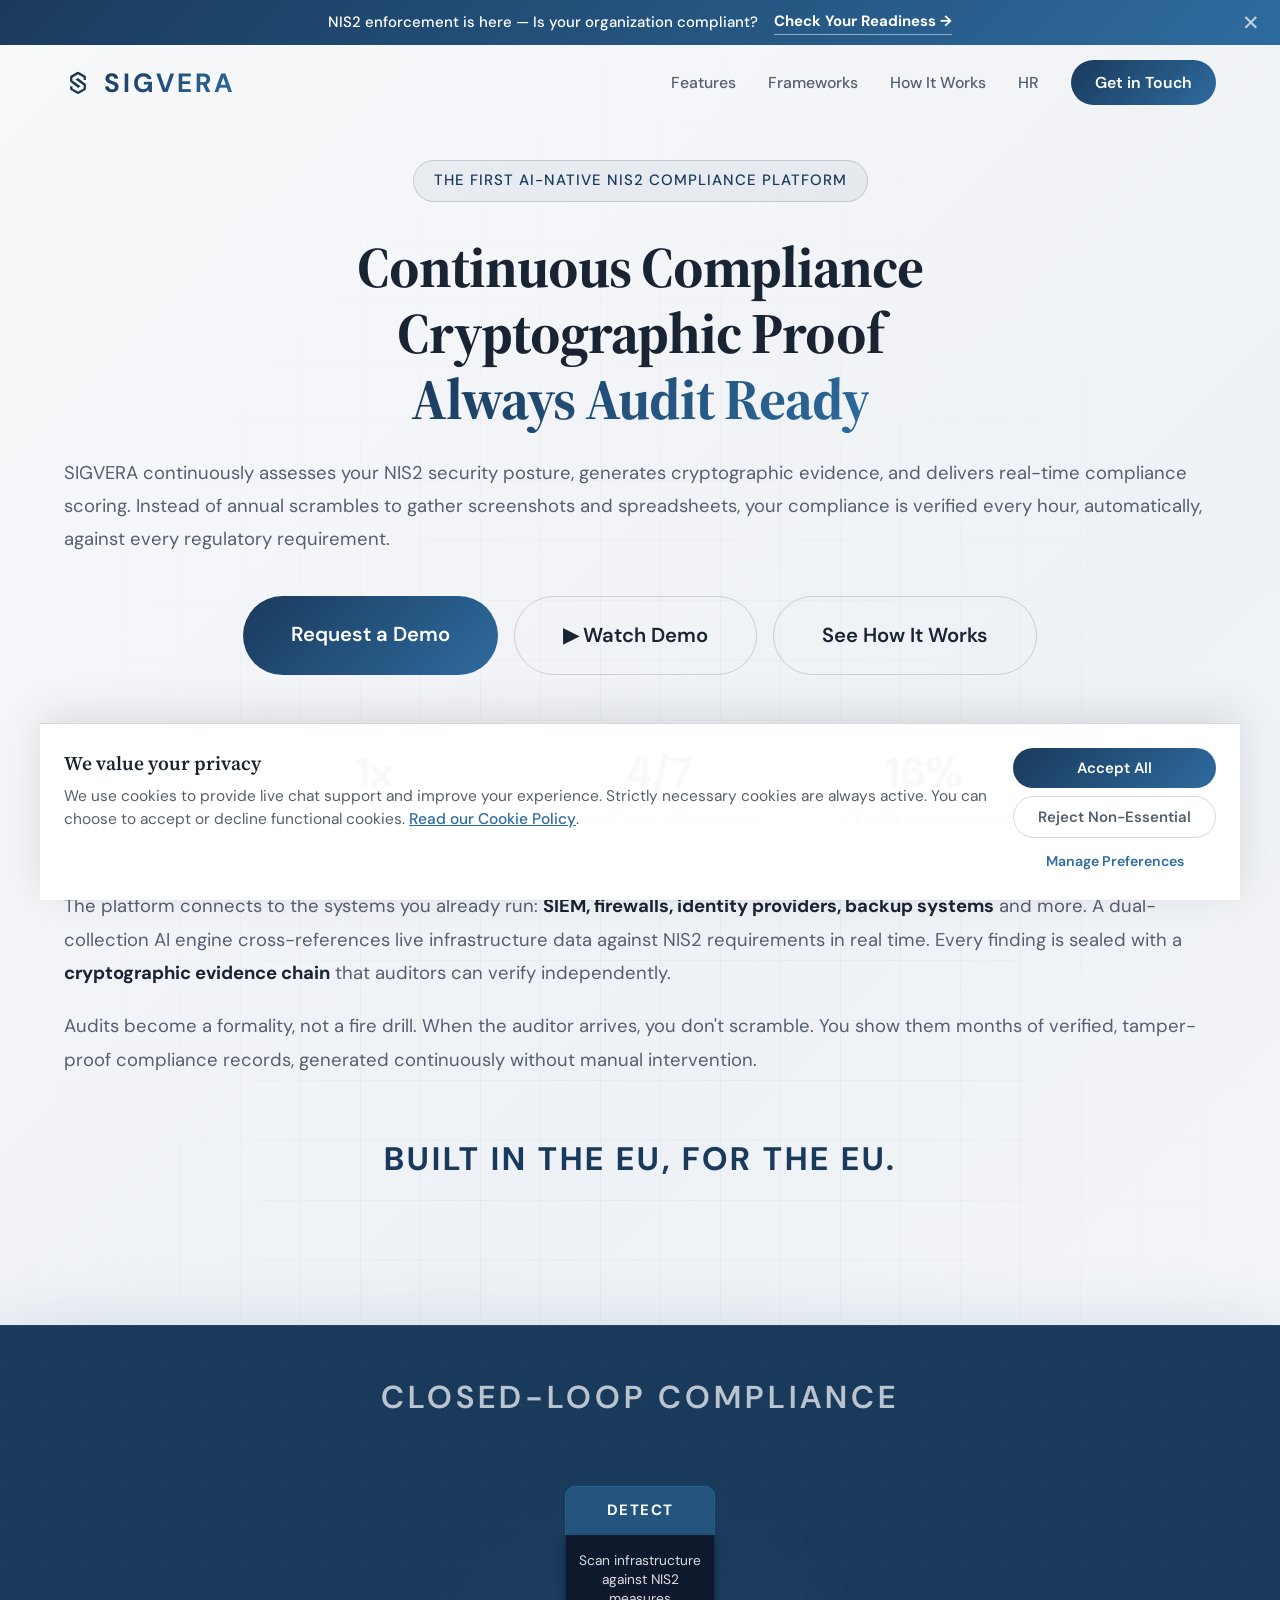
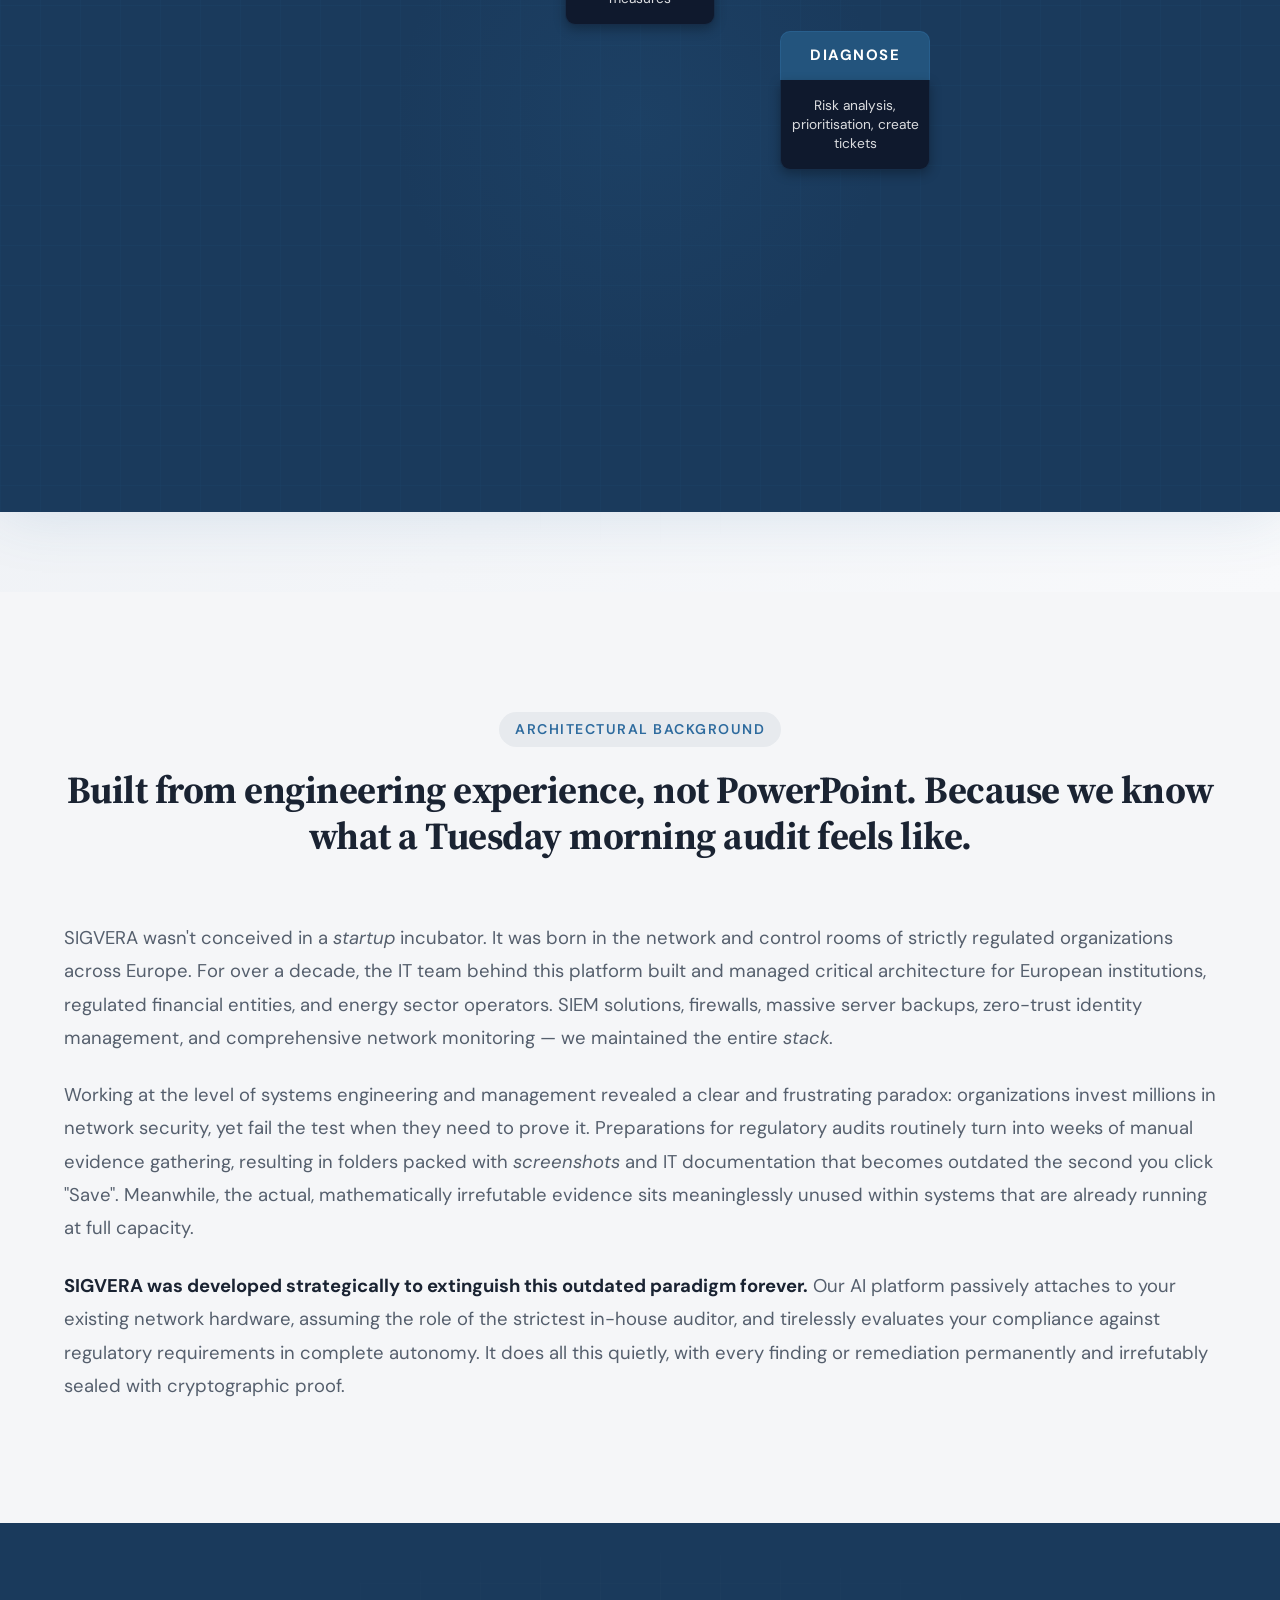
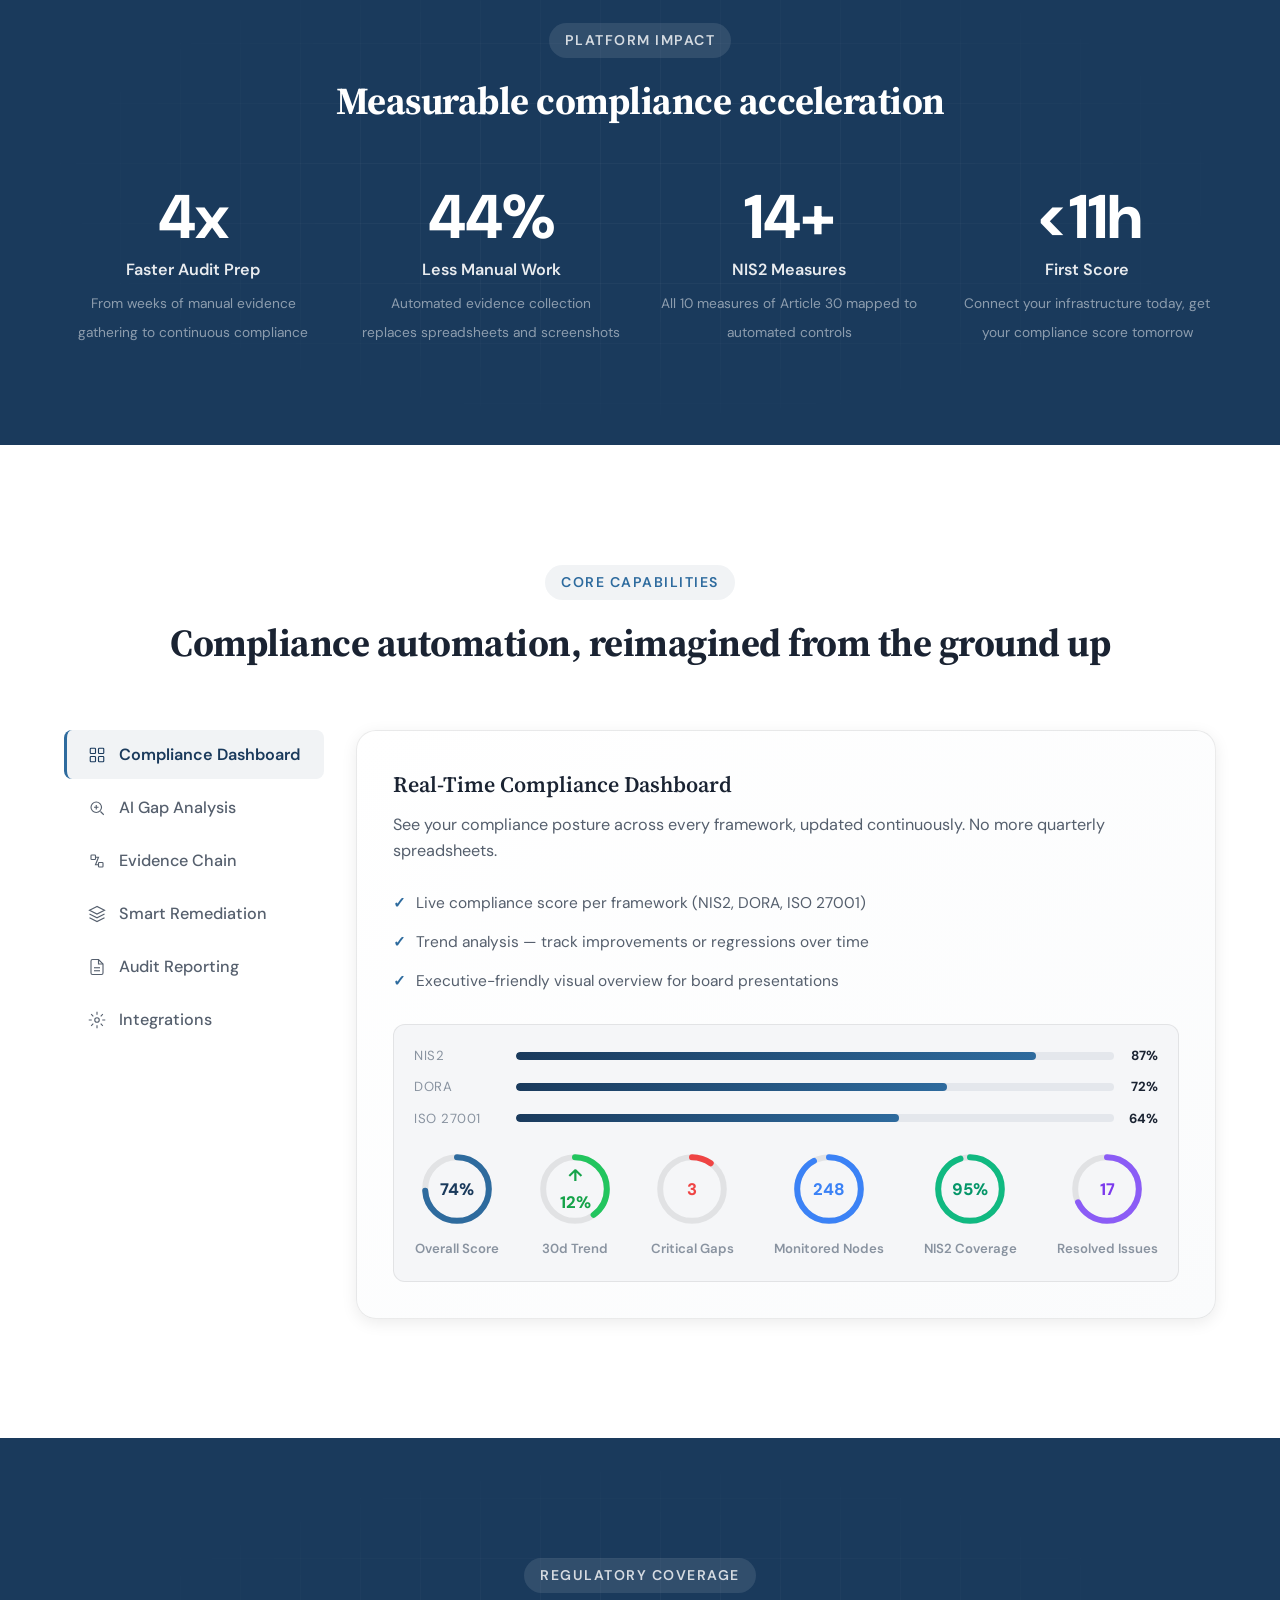
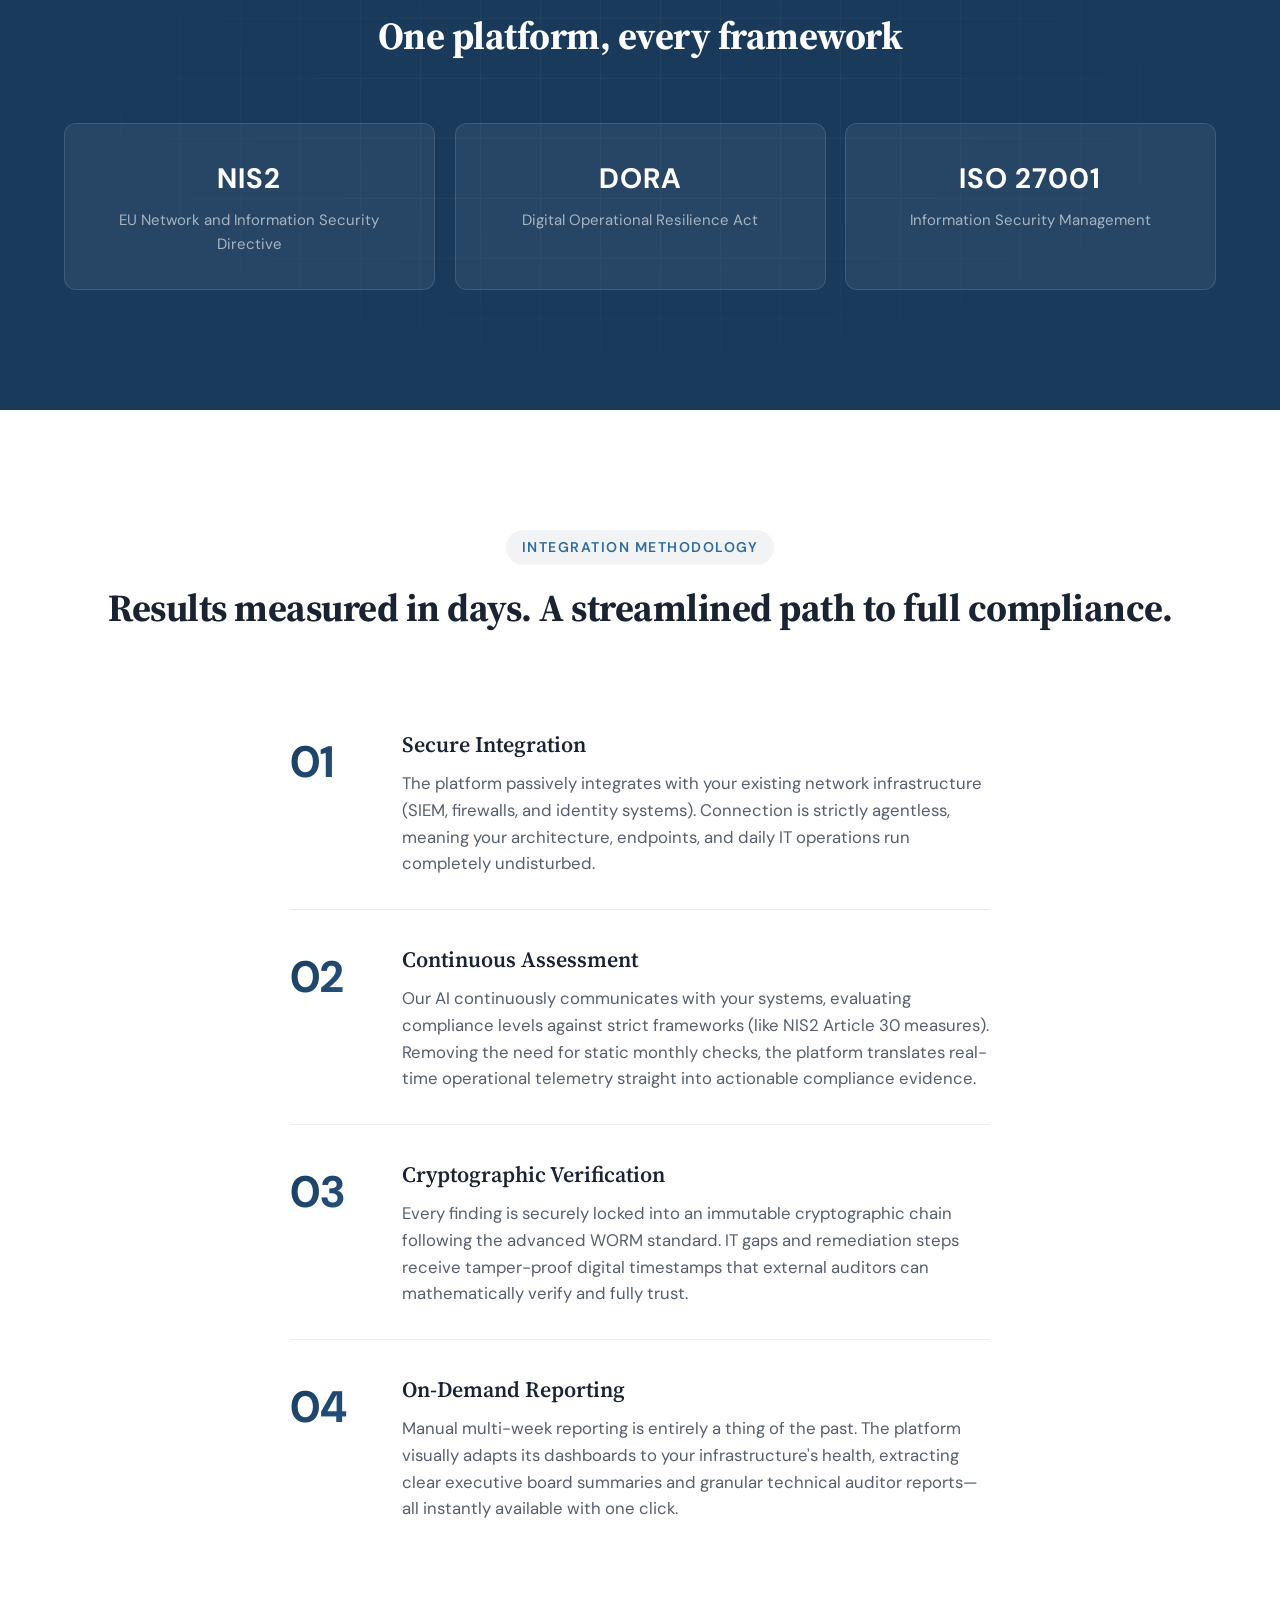
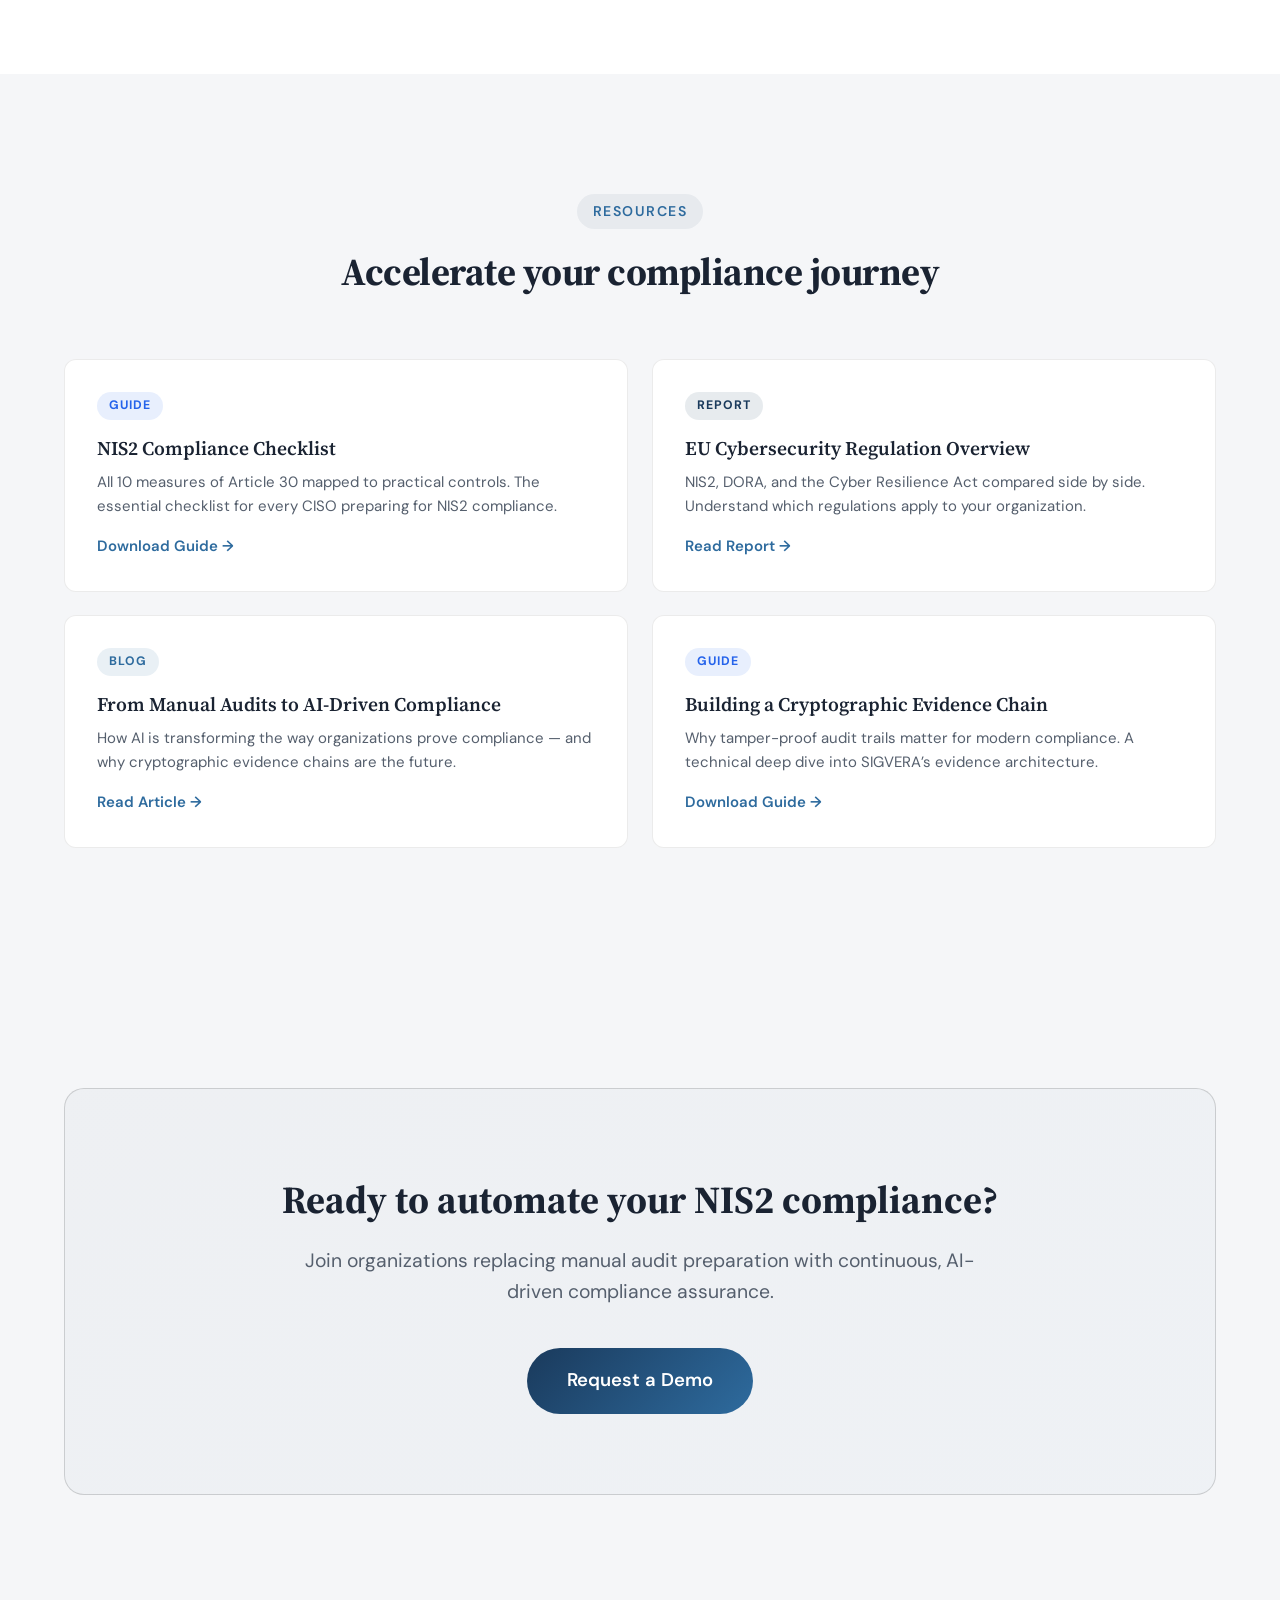
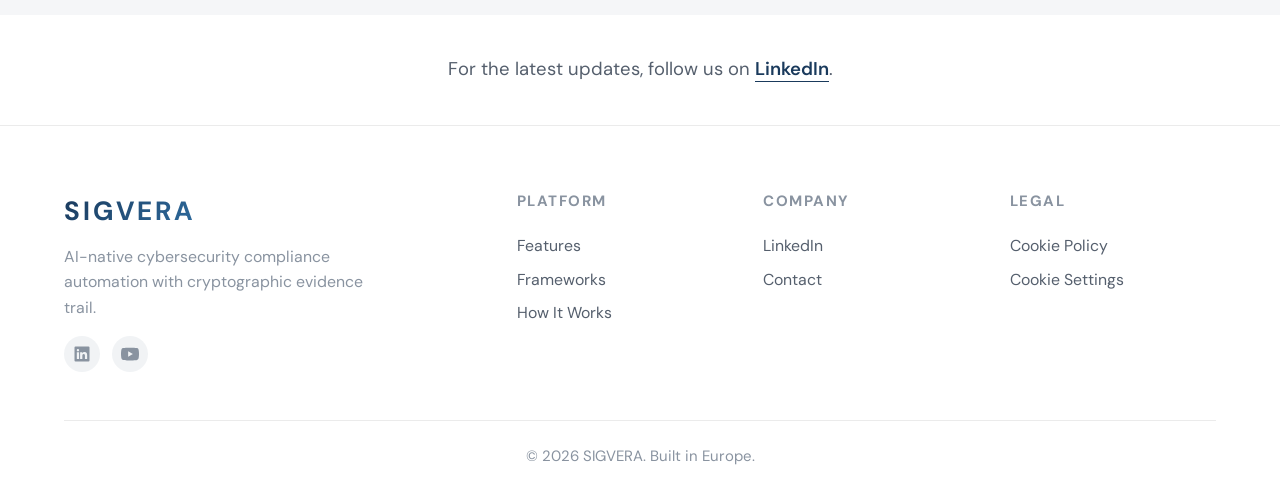
==== commit 7f98585b: "style: remove manual max-width and center alignment from secondary hero description to match top tex" ====
--- a/index.html
+++ b/index.html
@@ -126,7 +126,7 @@
                     <span class="stat-label">EU data sovereignty</span>
                 </div>
             </div>
-            <div class="hero-description" style="margin-top: 56px; margin-bottom: 0; text-align: center; max-width: 900px;">
+            <div class="hero-description" style="margin-top: 56px; margin-bottom: 0;">
                 <p>The platform connects to the systems you already run: <strong>SIEM, firewalls, identity providers, backup systems</strong> and more. A dual-collection AI engine cross-references live infrastructure data against NIS2 requirements in real time. Every finding is sealed with a <strong>cryptographic evidence chain</strong> that auditors can verify independently.</p>
                 <p>Audits become a formality, not a fire drill. When the auditor arrives, you don't scramble. You show them months of verified, tamper-proof compliance records, generated continuously without manual intervention.</p>
             </div>
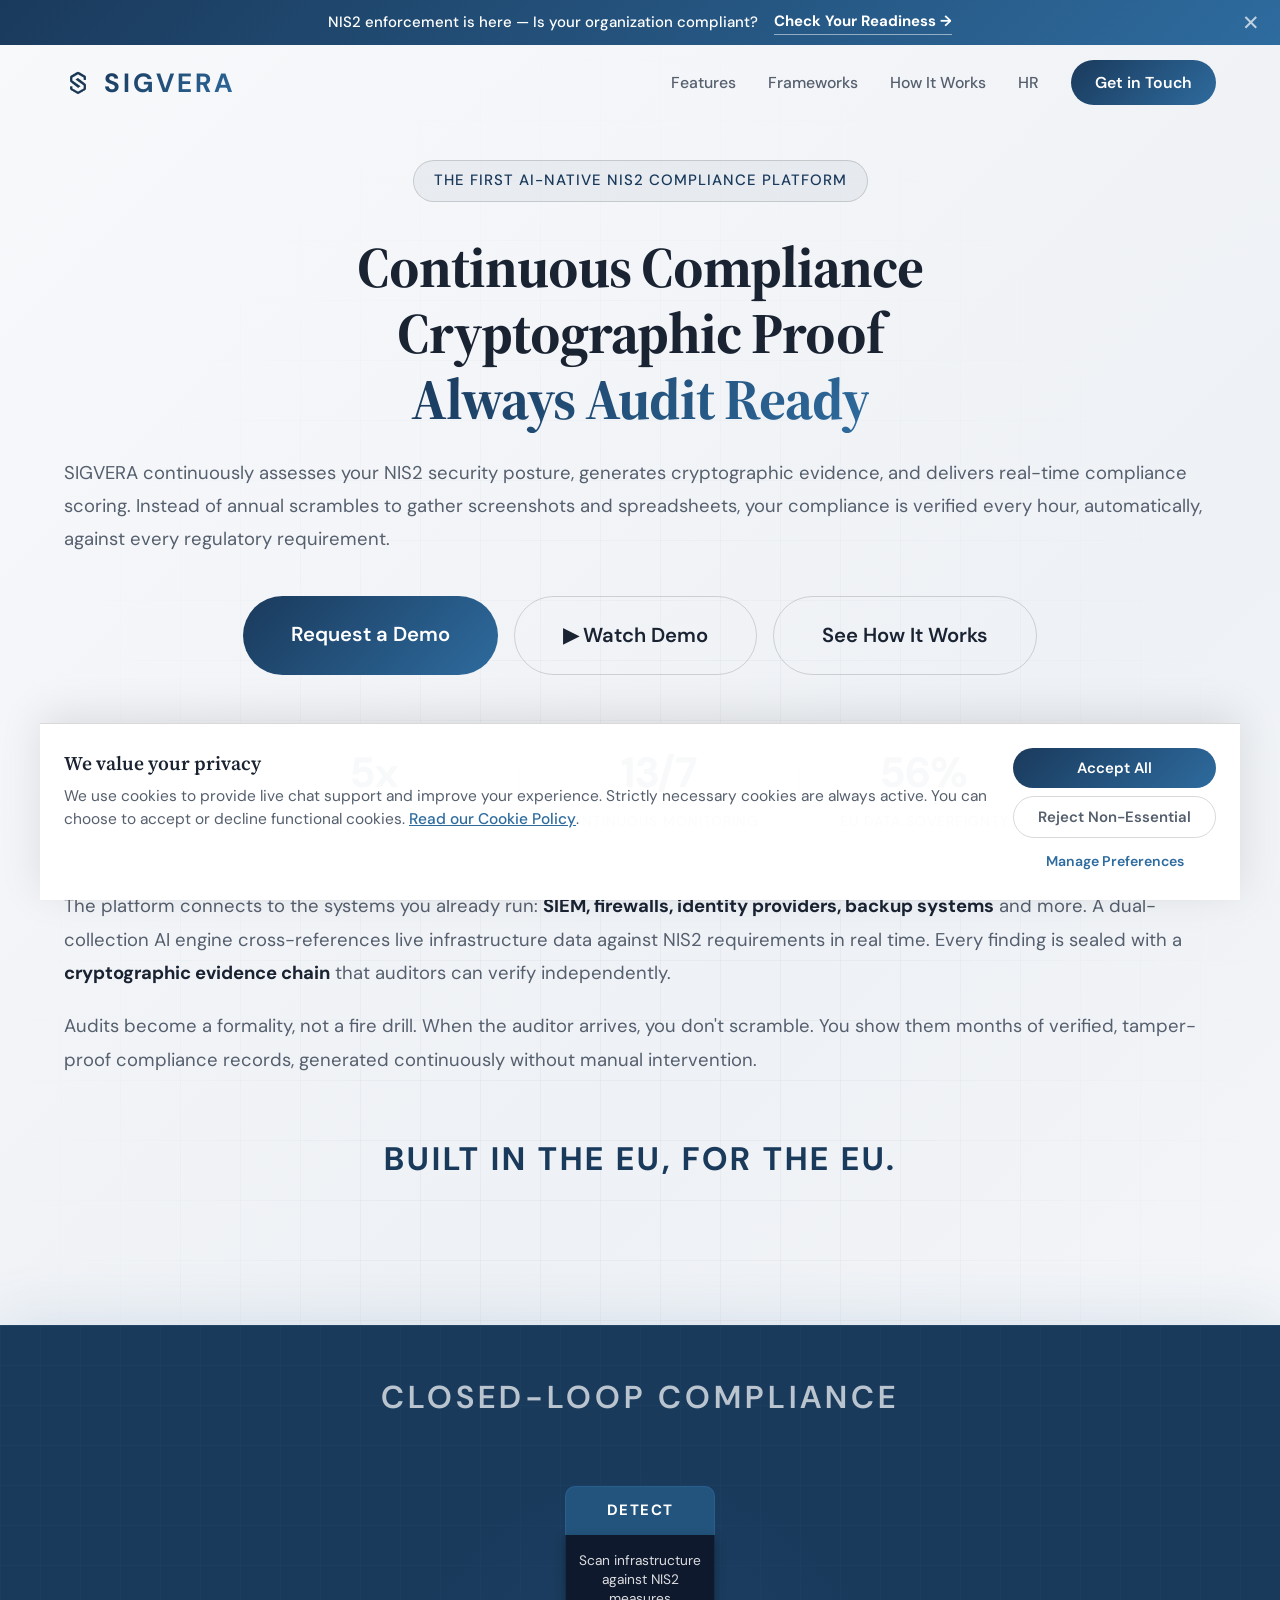
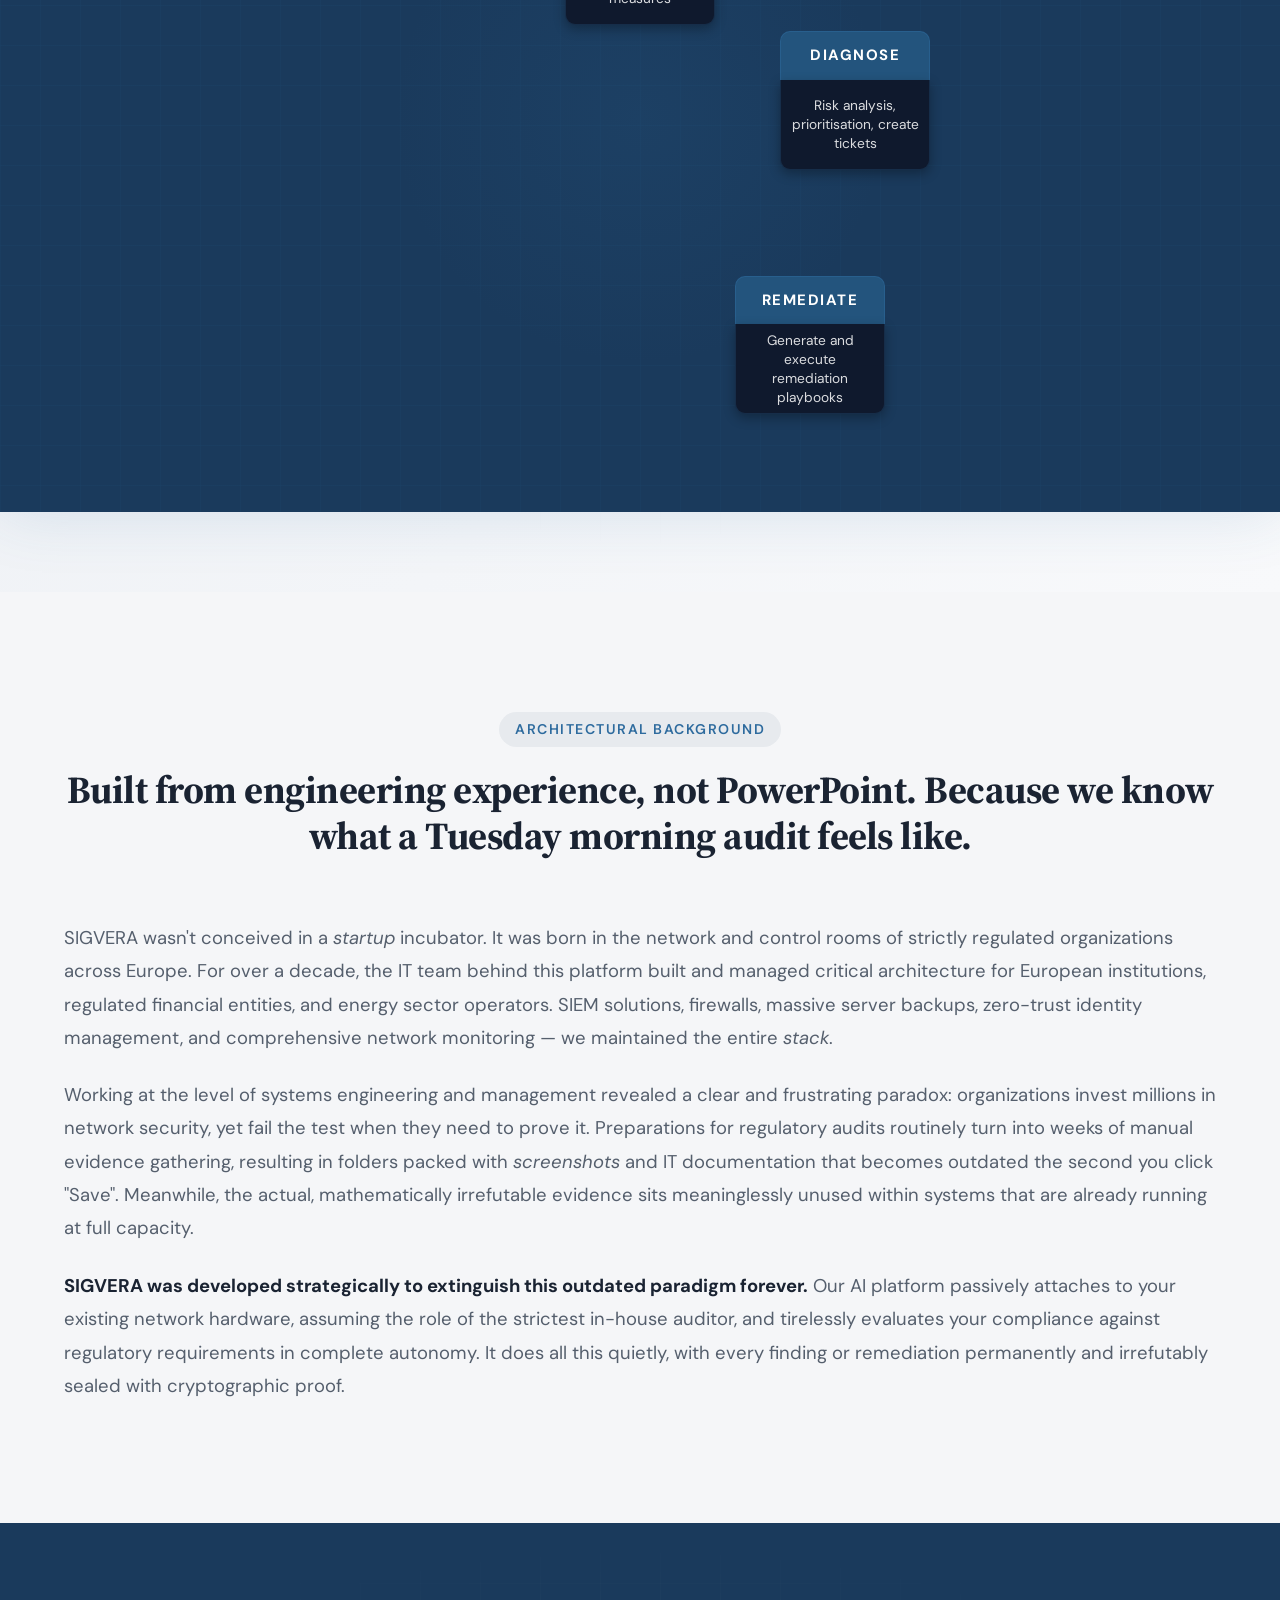
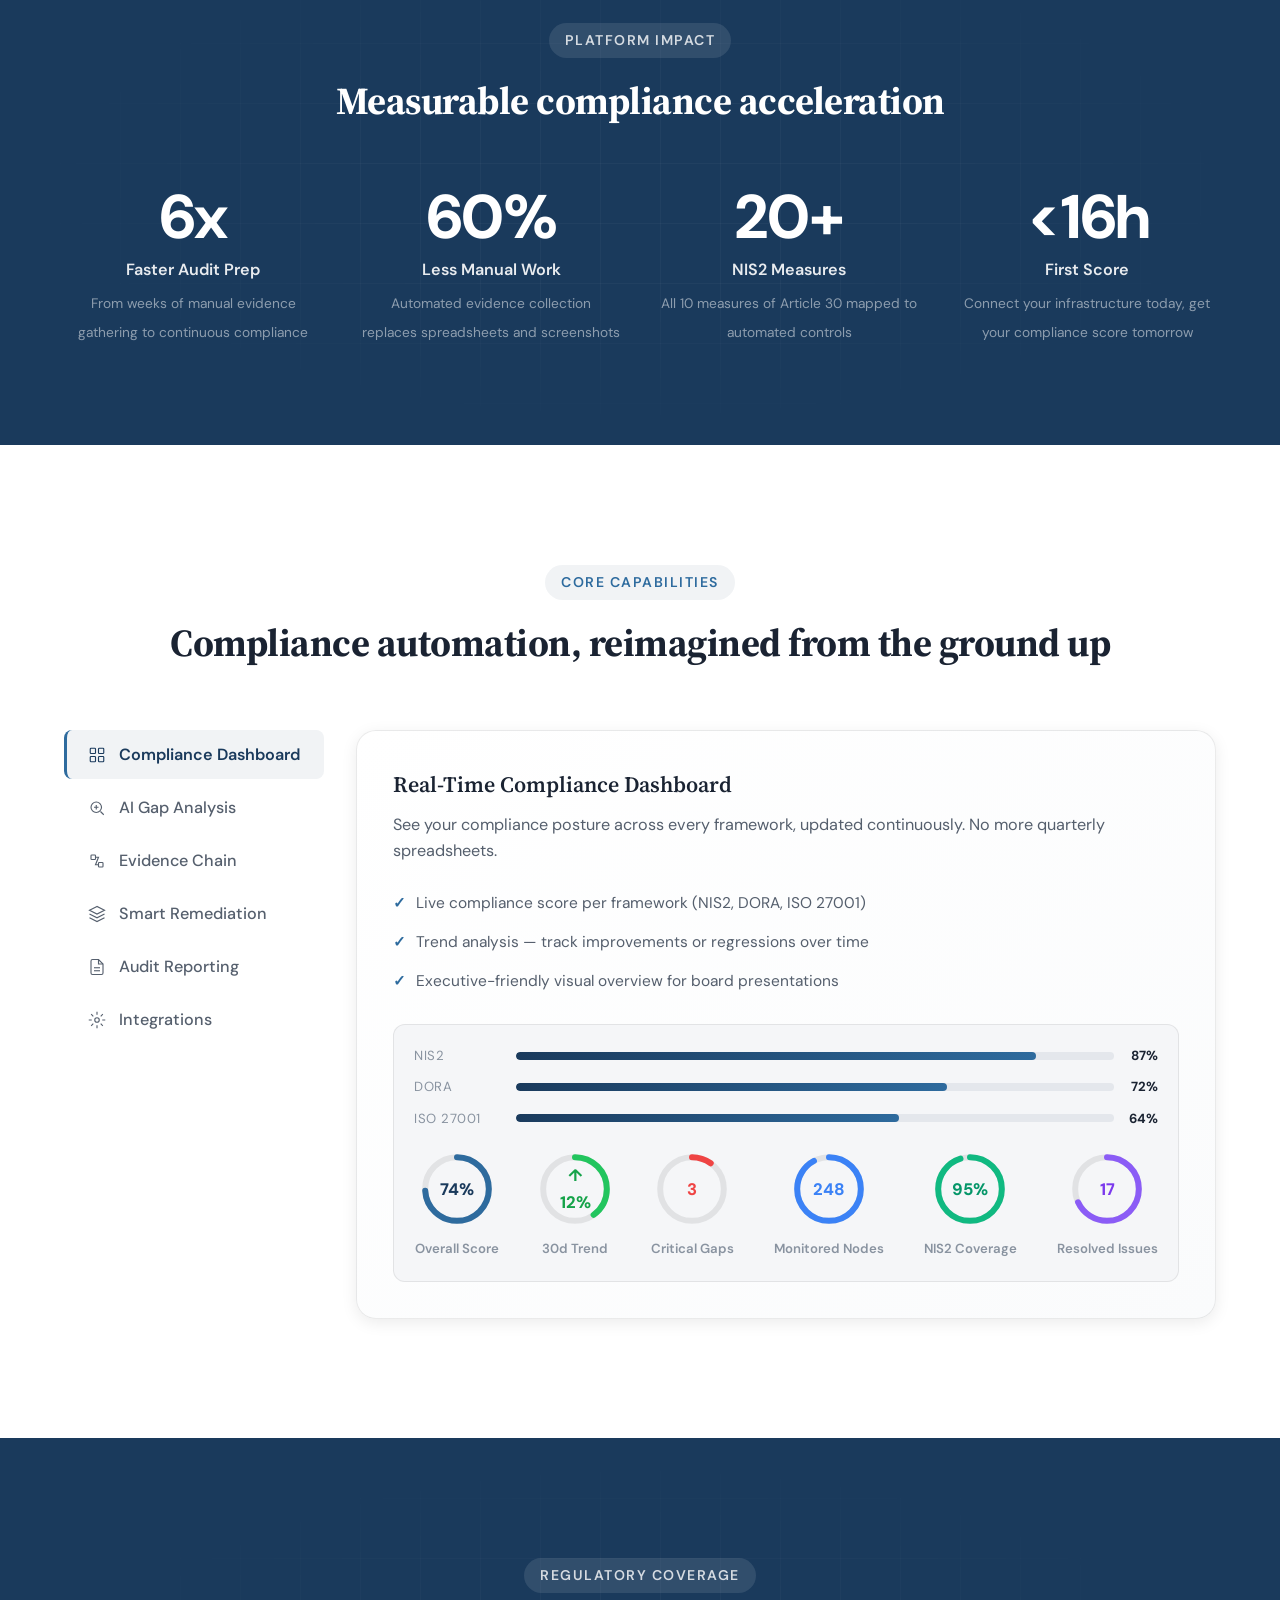
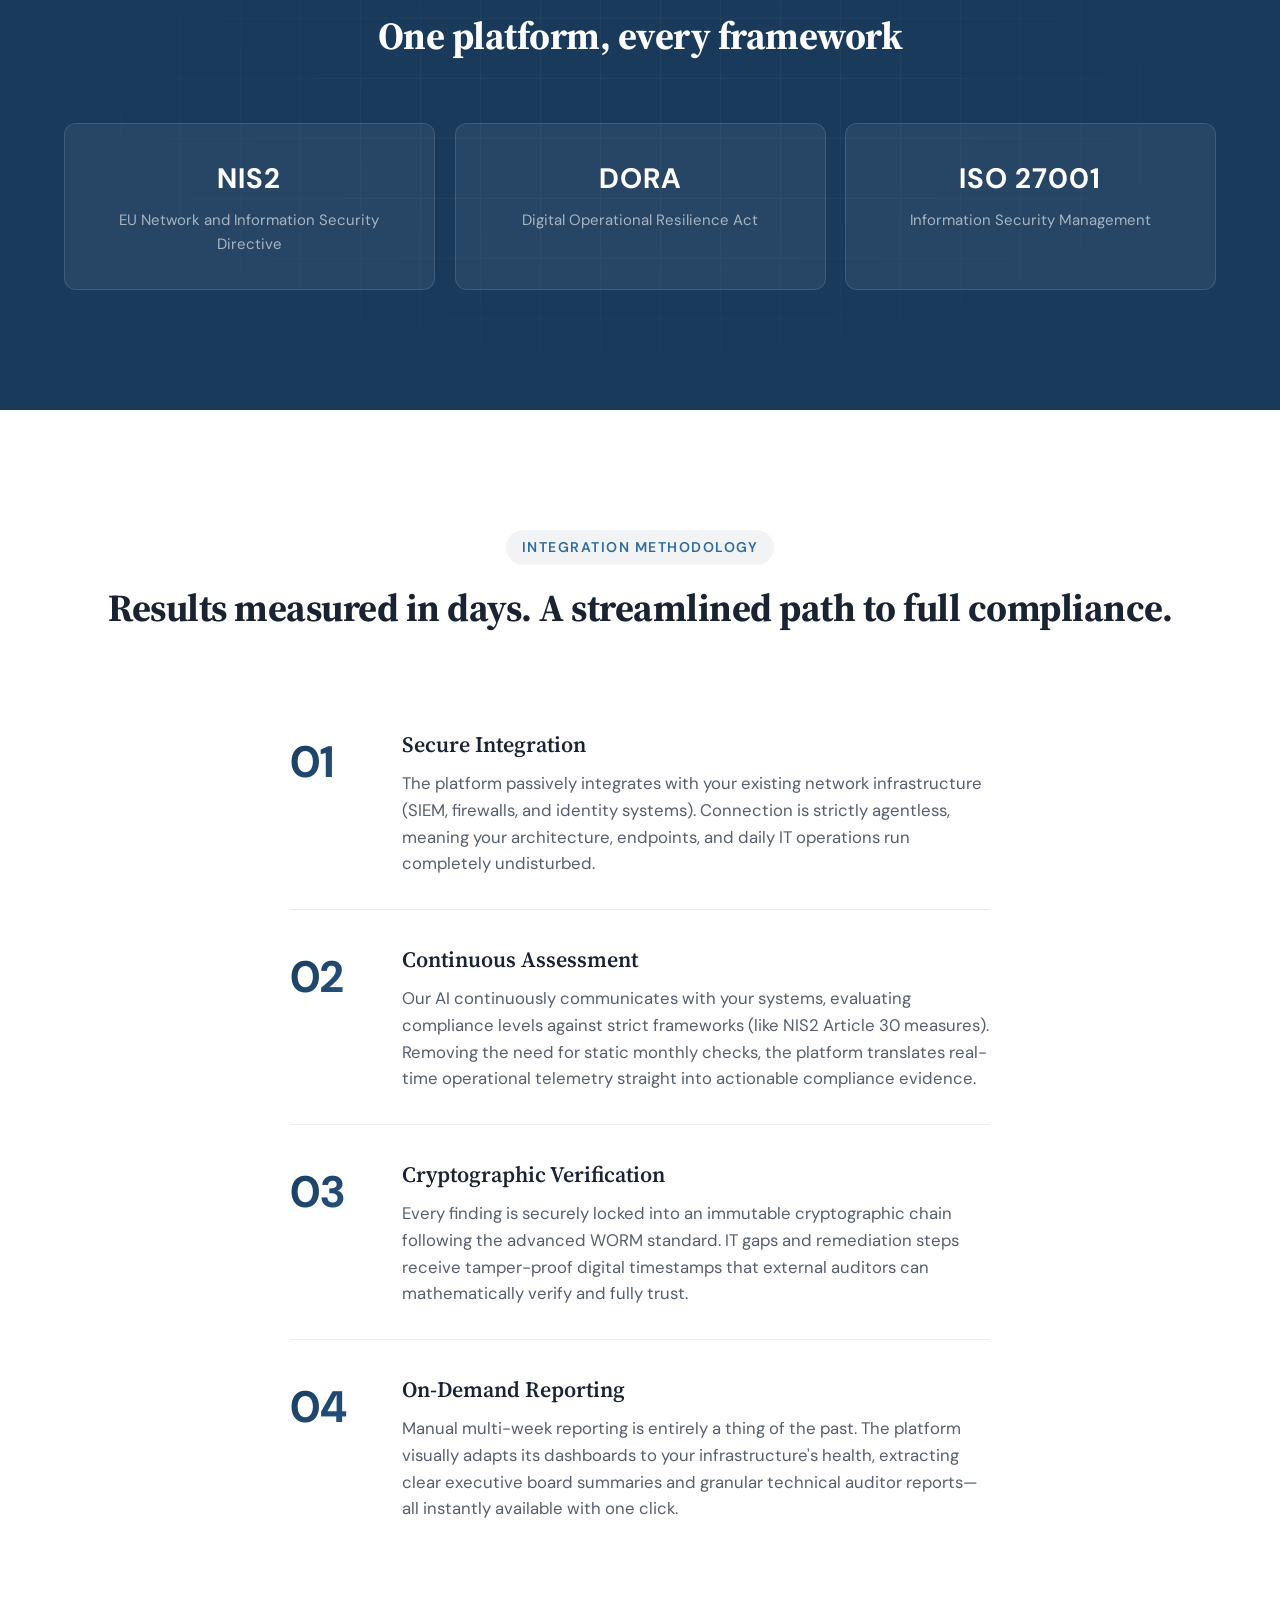
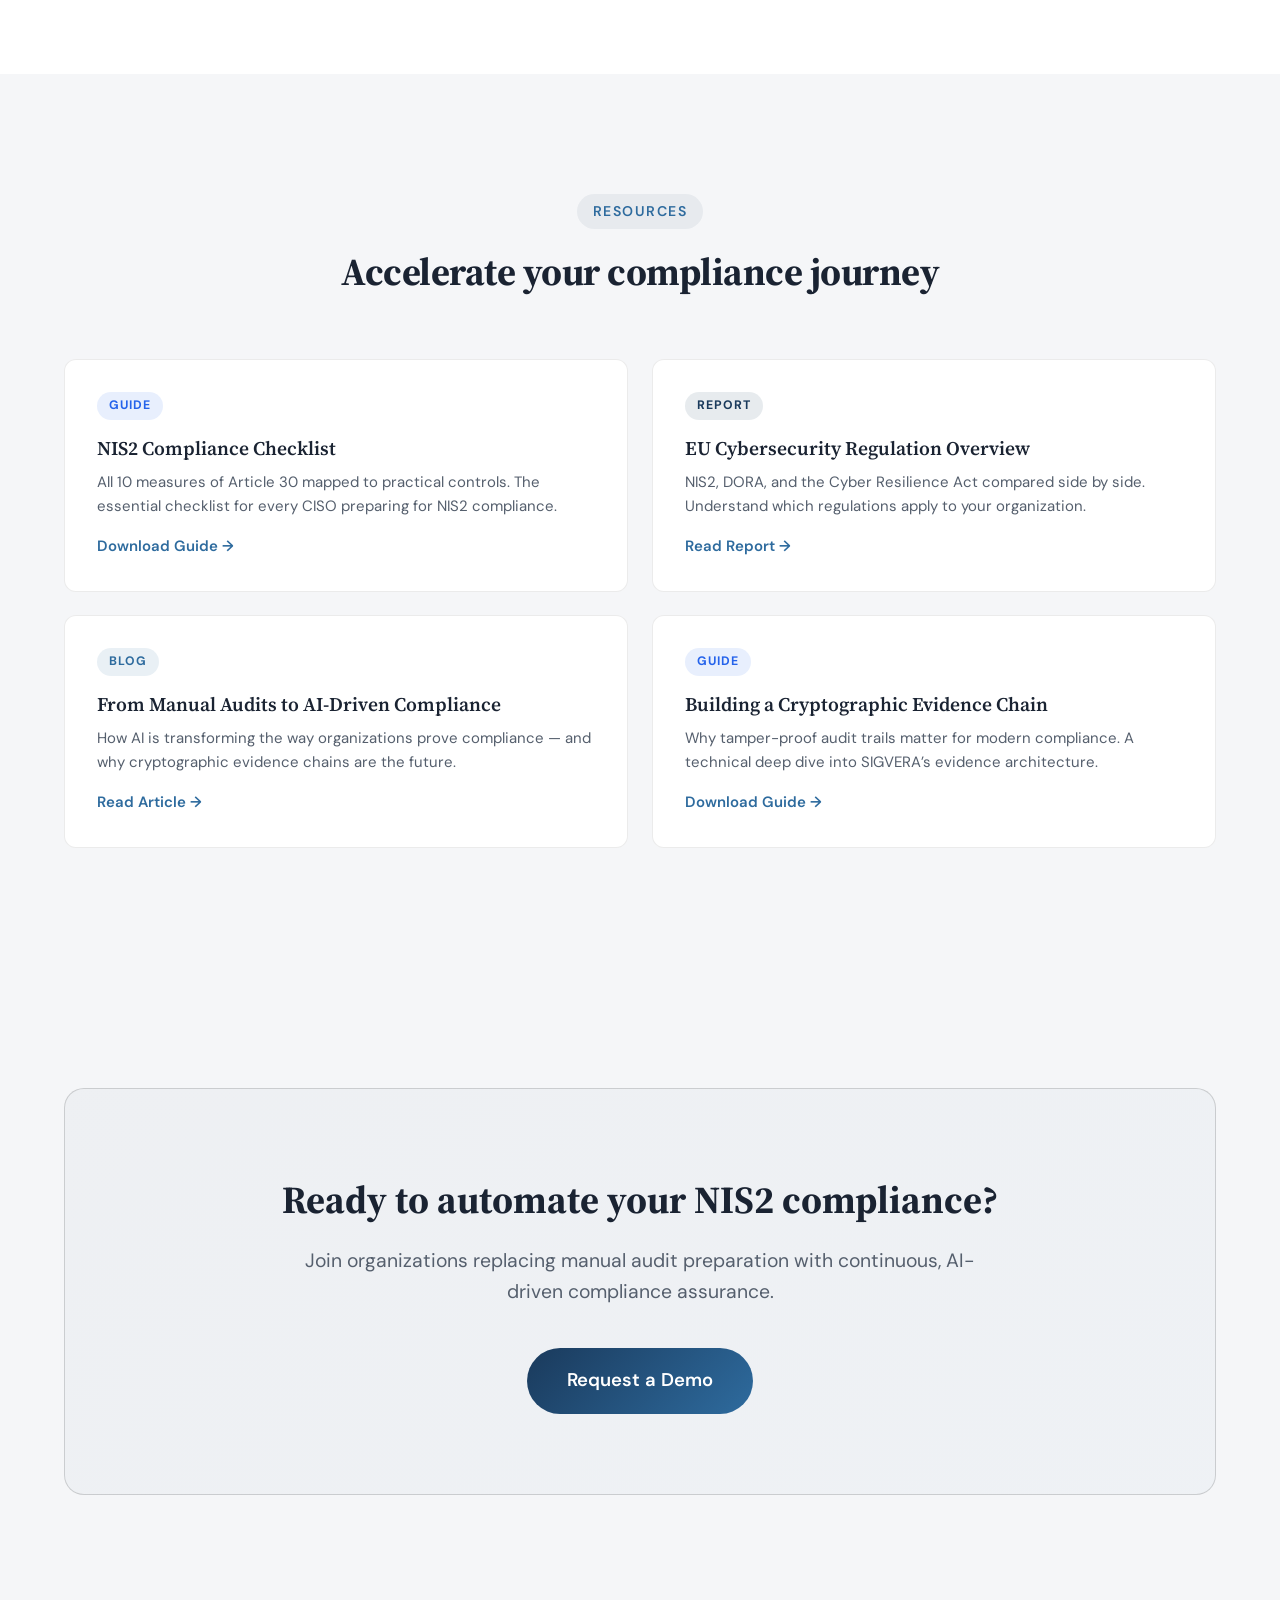
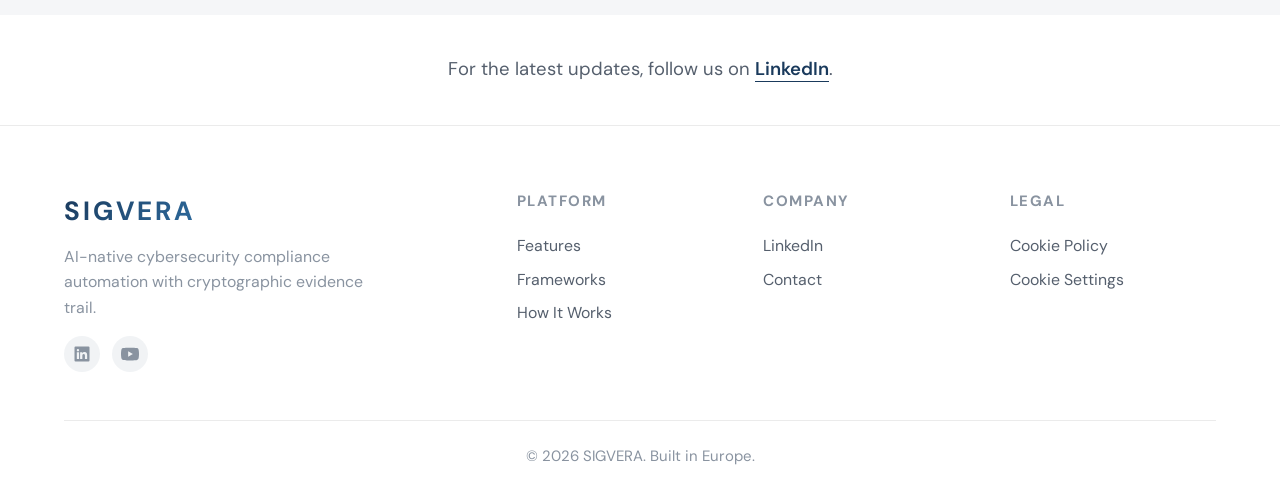
==== commit fcd8030f: "seo: add ?v=2 to og and twitter images to break google cache" ====
--- a/index.html
+++ b/index.html
@@ -29,7 +29,7 @@
     <meta property="og:url" content="https://sigvera.eu/">
     <meta property="og:site_name" content="SIGVERA">
     <meta property="og:locale" content="en_US">
-    <meta property="og:image" content="https://sigvera.eu/og-image.png">
+    <meta property="og:image" content="https://sigvera.eu/og-image.png?v=2">
     <meta property="og:image:width" content="1200">
     <meta property="og:image:height" content="630">
     <meta property="og:image:type" content="image/png">
@@ -38,7 +38,7 @@
     <meta name="twitter:card" content="summary_large_image">
     <meta name="twitter:title" content="SIGVERA — AI-Native NIS2 Compliance Platform">
     <meta name="twitter:description" content="Continuous compliance. Cryptographic proof. Always Audit Ready.">
-    <meta name="twitter:image" content="https://sigvera.eu/og-image.png">
+    <meta name="twitter:image" content="https://sigvera.eu/og-image.png?v=2">
 
     <!-- Structured Data -->
     <script type="application/ld+json">
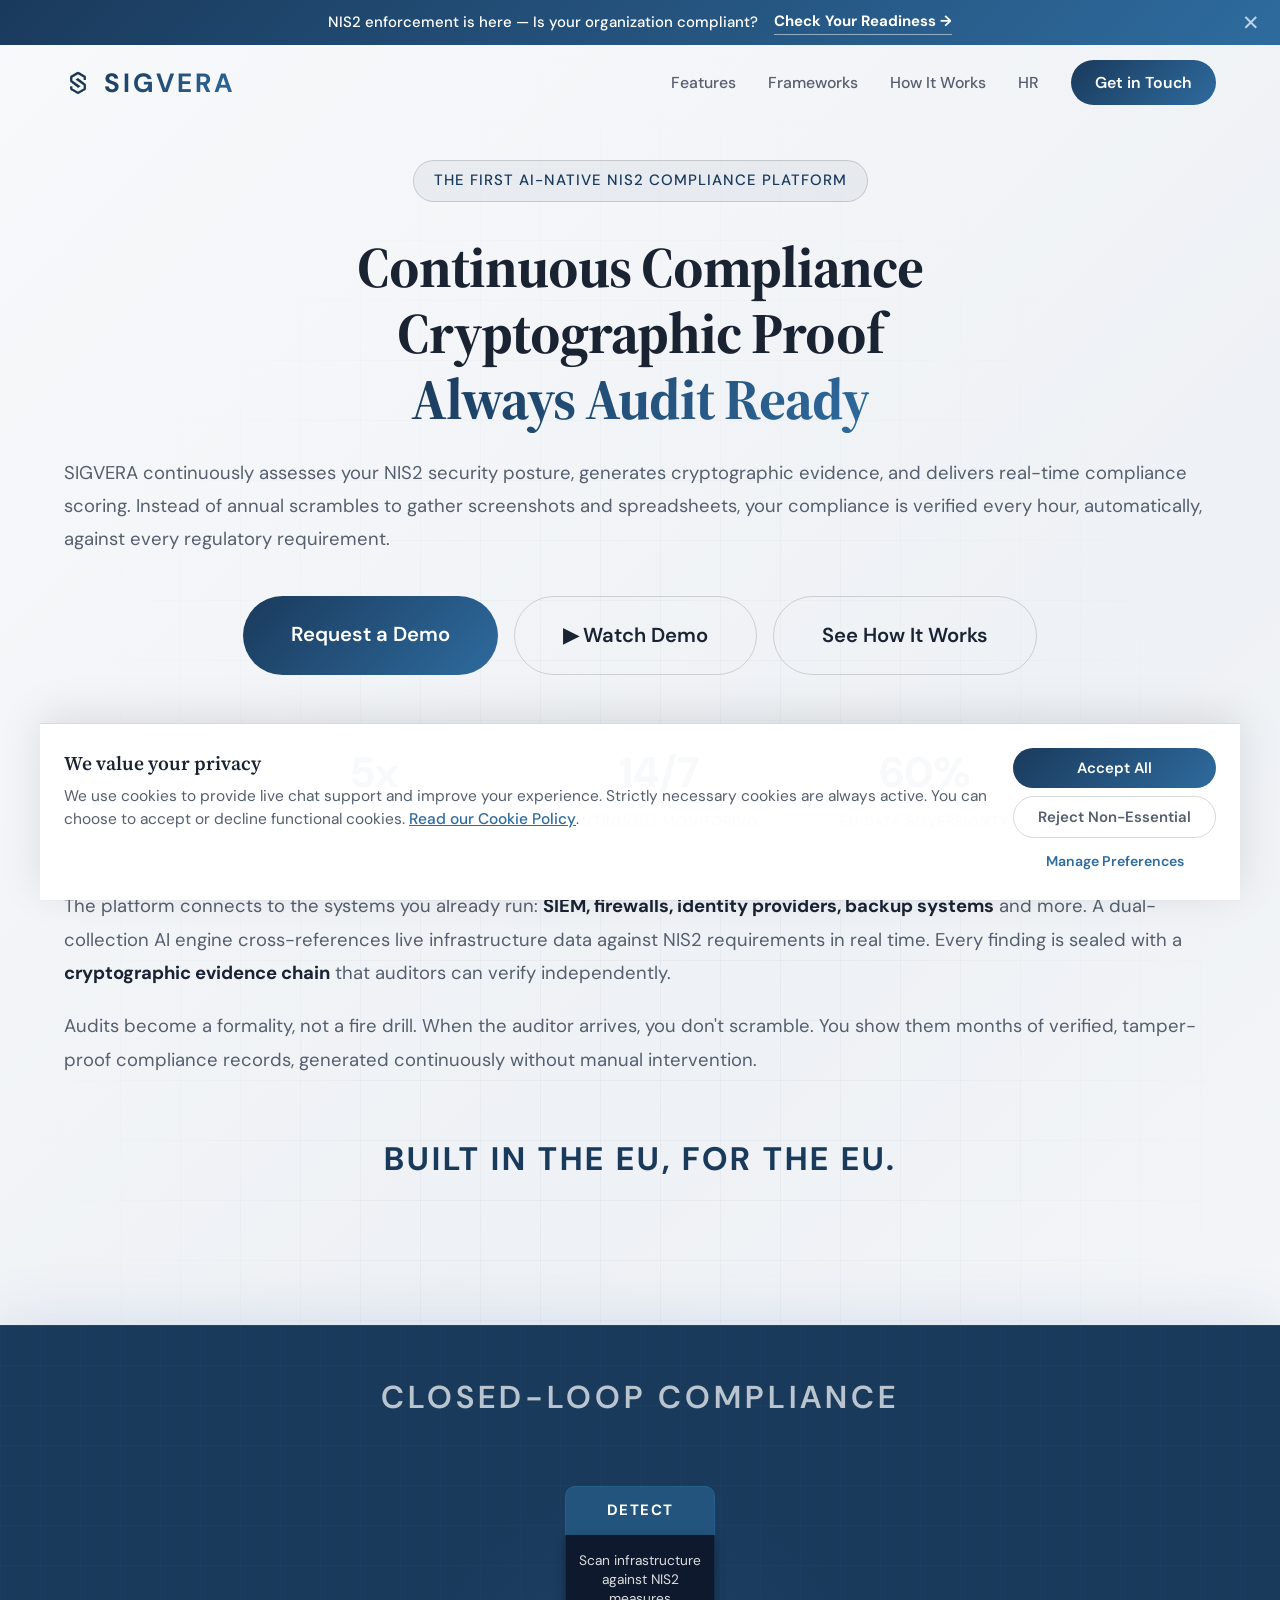
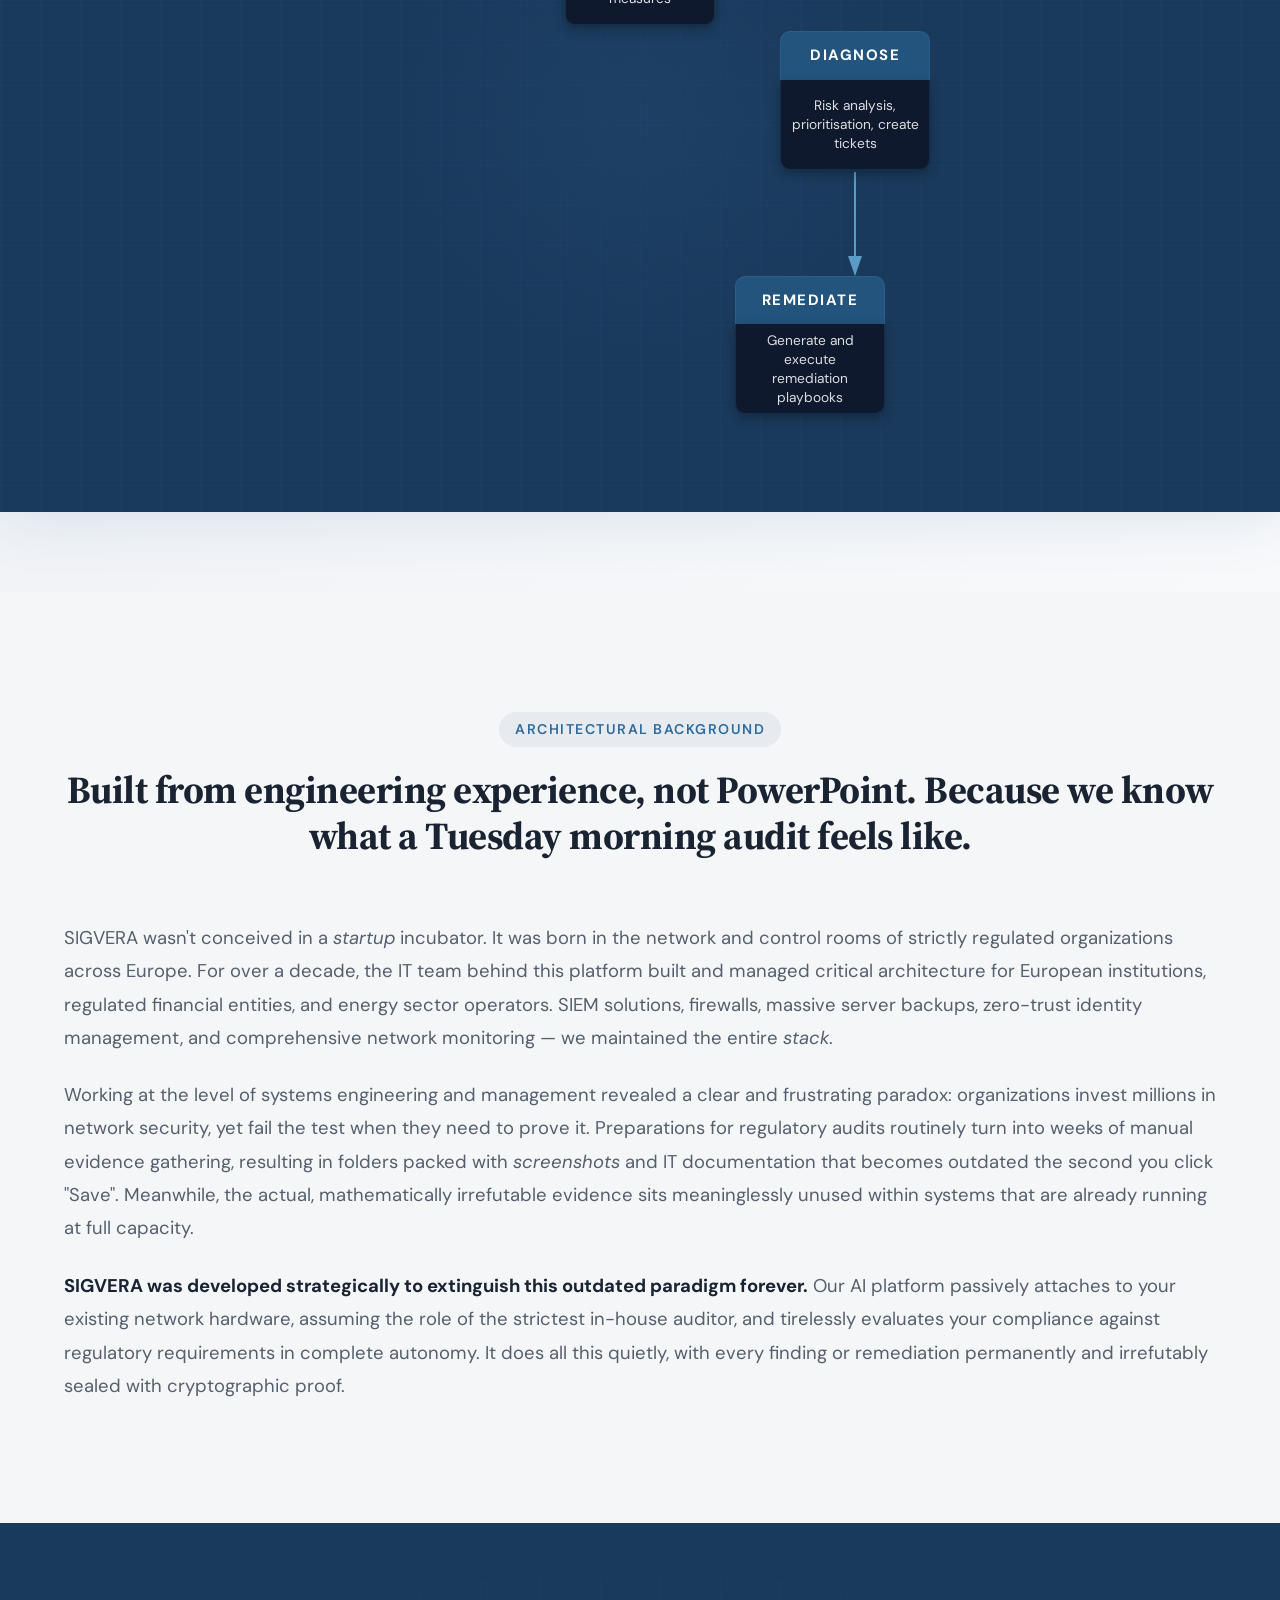
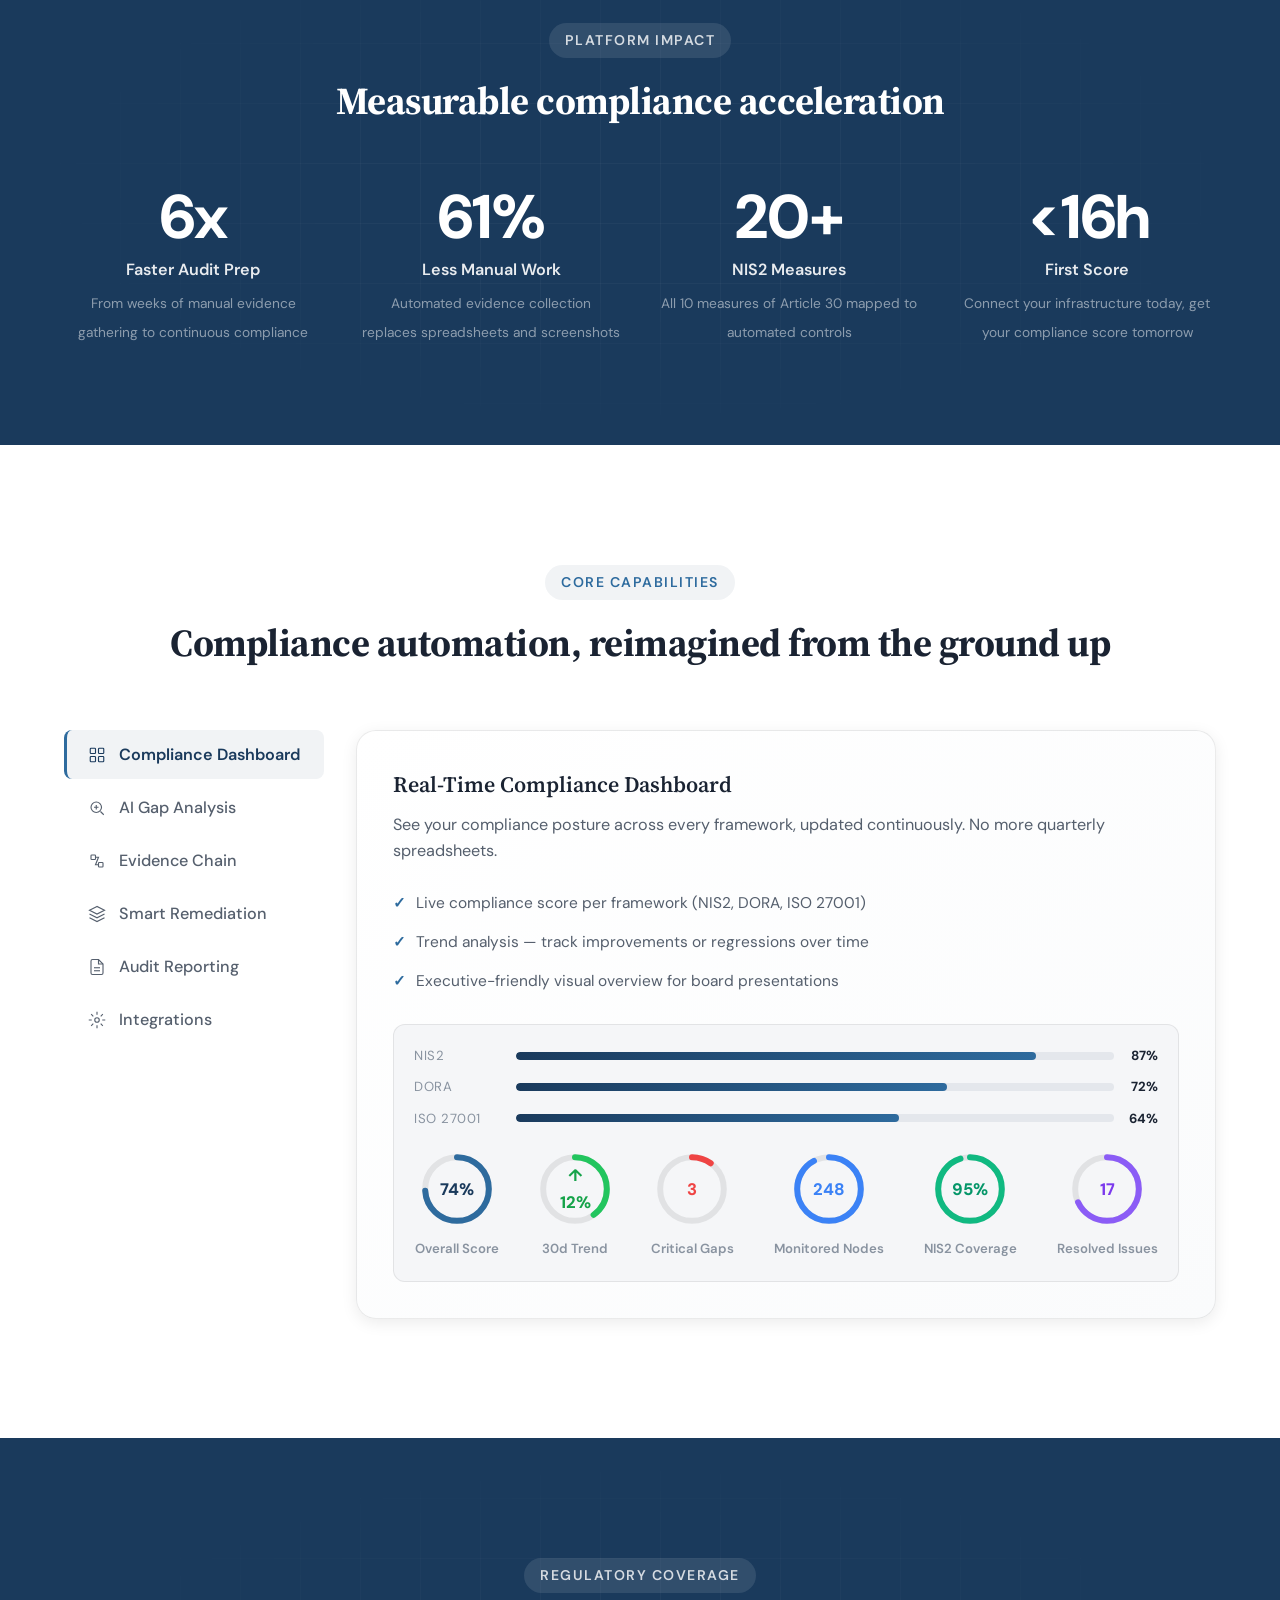
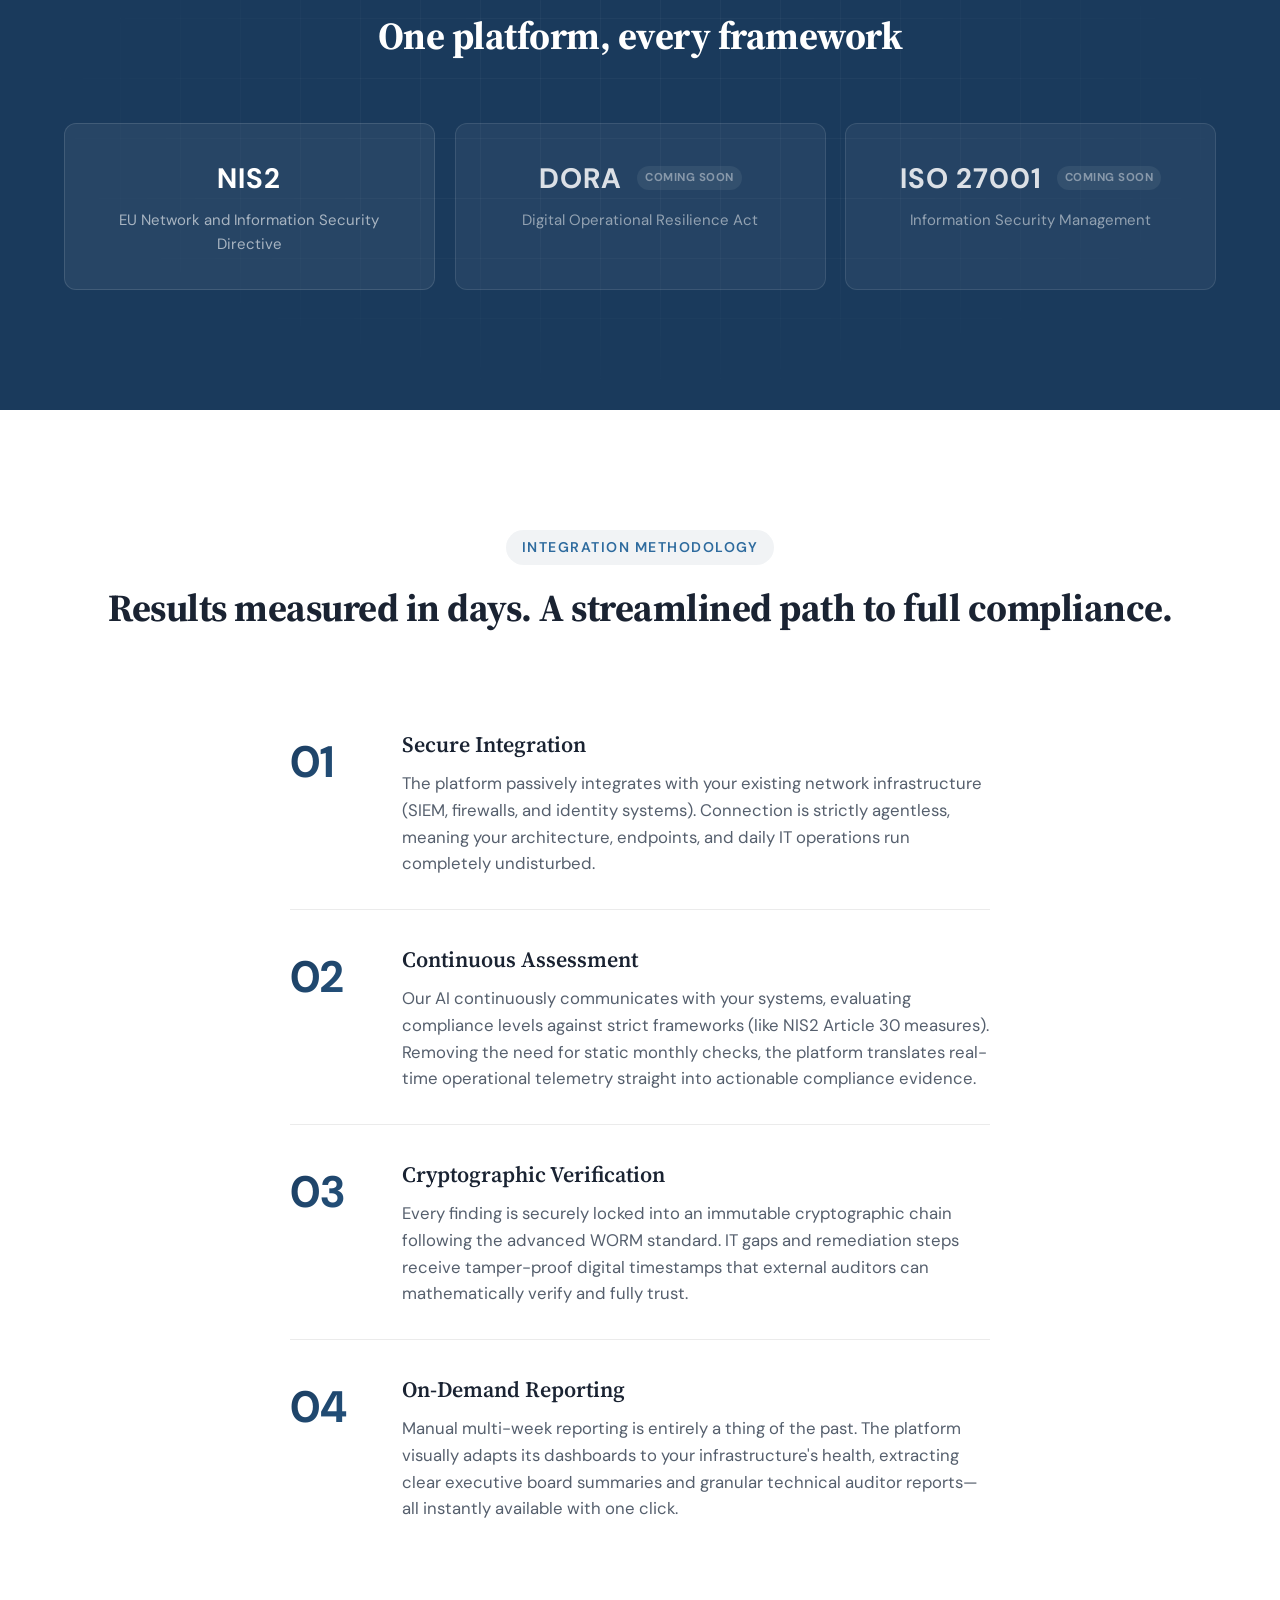
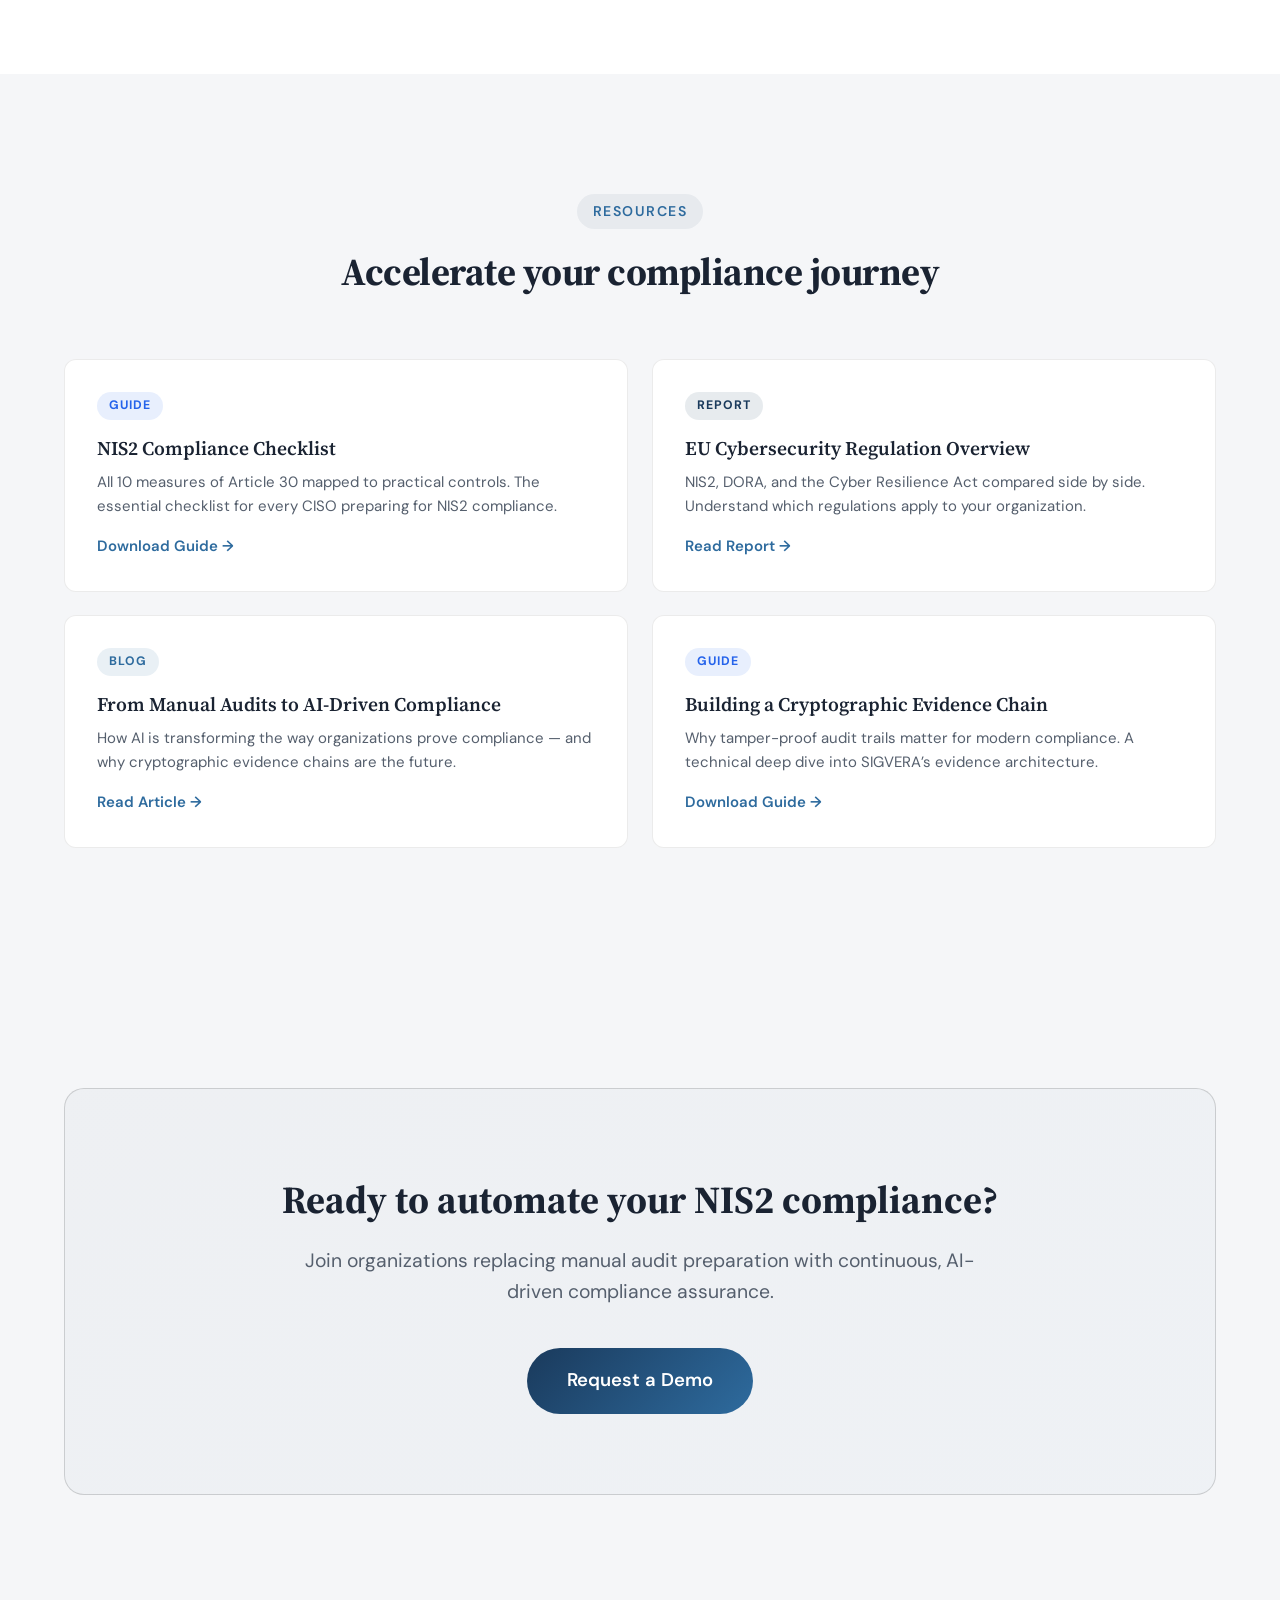
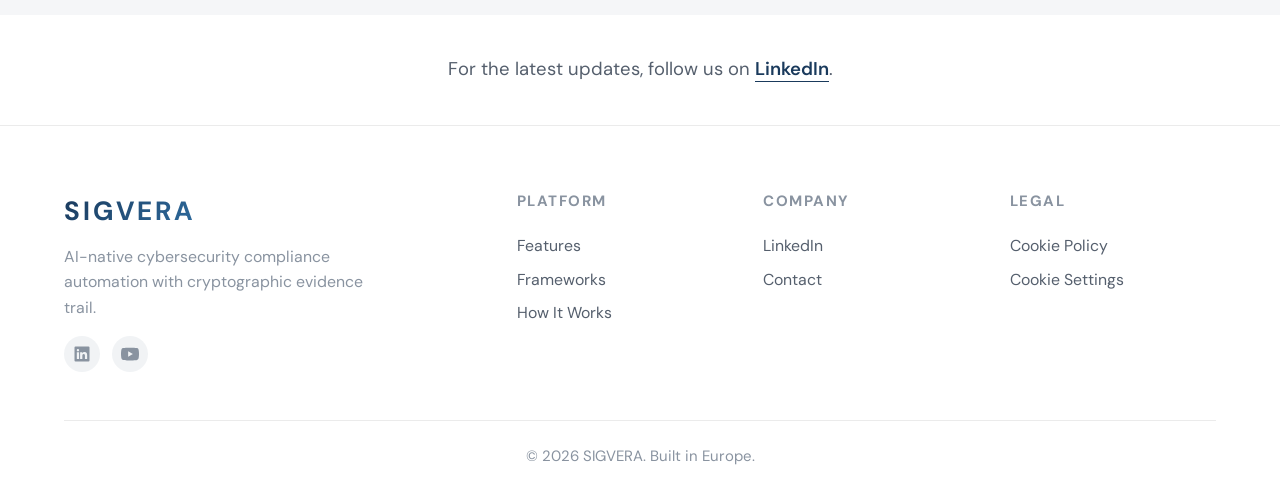
==== commit e4ba0494: "feat: add Coming Soon badge to DORA and ISO frameworks cards" ====
--- a/index.html
+++ b/index.html
@@ -381,12 +381,12 @@
                     <div class="framework-name">NIS2</div>
                     <div class="framework-desc">EU Network and Information Security Directive</div>
                 </div>
-                <div class="framework-card scroll-animate delay-3">
-                    <div class="framework-name">DORA</div>
+                <div class="framework-card scroll-animate delay-3" style="opacity: 0.85;">
+                    <div class="framework-name">DORA <span style="font-size:0.65rem; background:rgba(255,255,255,0.08); color:rgba(255,255,255,0.5); padding:3px 8px; border-radius:12px; vertical-align:middle; text-transform:uppercase; letter-spacing:0.5px; margin-left:8px; display:inline-block; transform:translateY(-3px);">Coming Soon</span></div>
                     <div class="framework-desc">Digital Operational Resilience Act</div>
                 </div>
-                <div class="framework-card scroll-animate delay-4">
-                    <div class="framework-name">ISO 27001</div>
+                <div class="framework-card scroll-animate delay-4" style="opacity: 0.85;">
+                    <div class="framework-name">ISO 27001 <span style="font-size:0.65rem; background:rgba(255,255,255,0.08); color:rgba(255,255,255,0.5); padding:3px 8px; border-radius:12px; vertical-align:middle; text-transform:uppercase; letter-spacing:0.5px; margin-left:8px; display:inline-block; transform:translateY(-3px);">Coming Soon</span></div>
                     <div class="framework-desc">Information Security Management</div>
                 </div>
             </div>
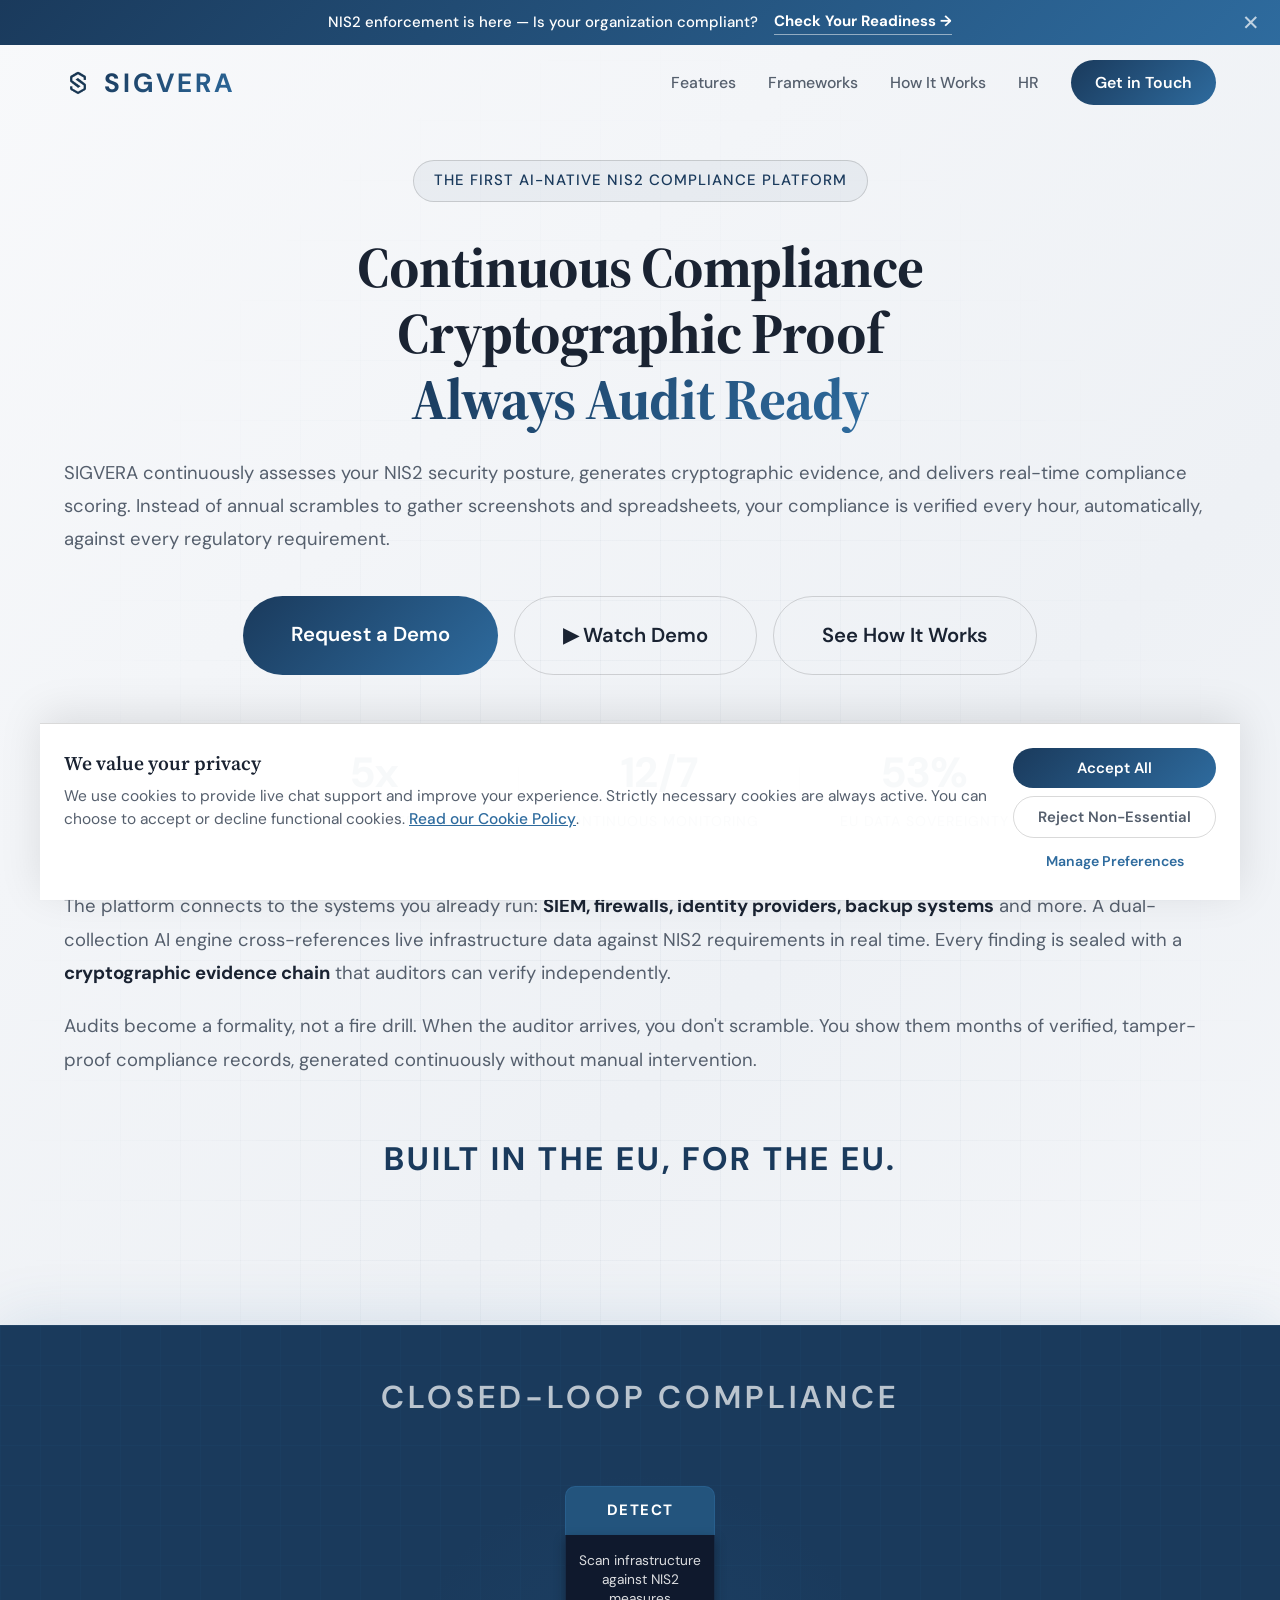
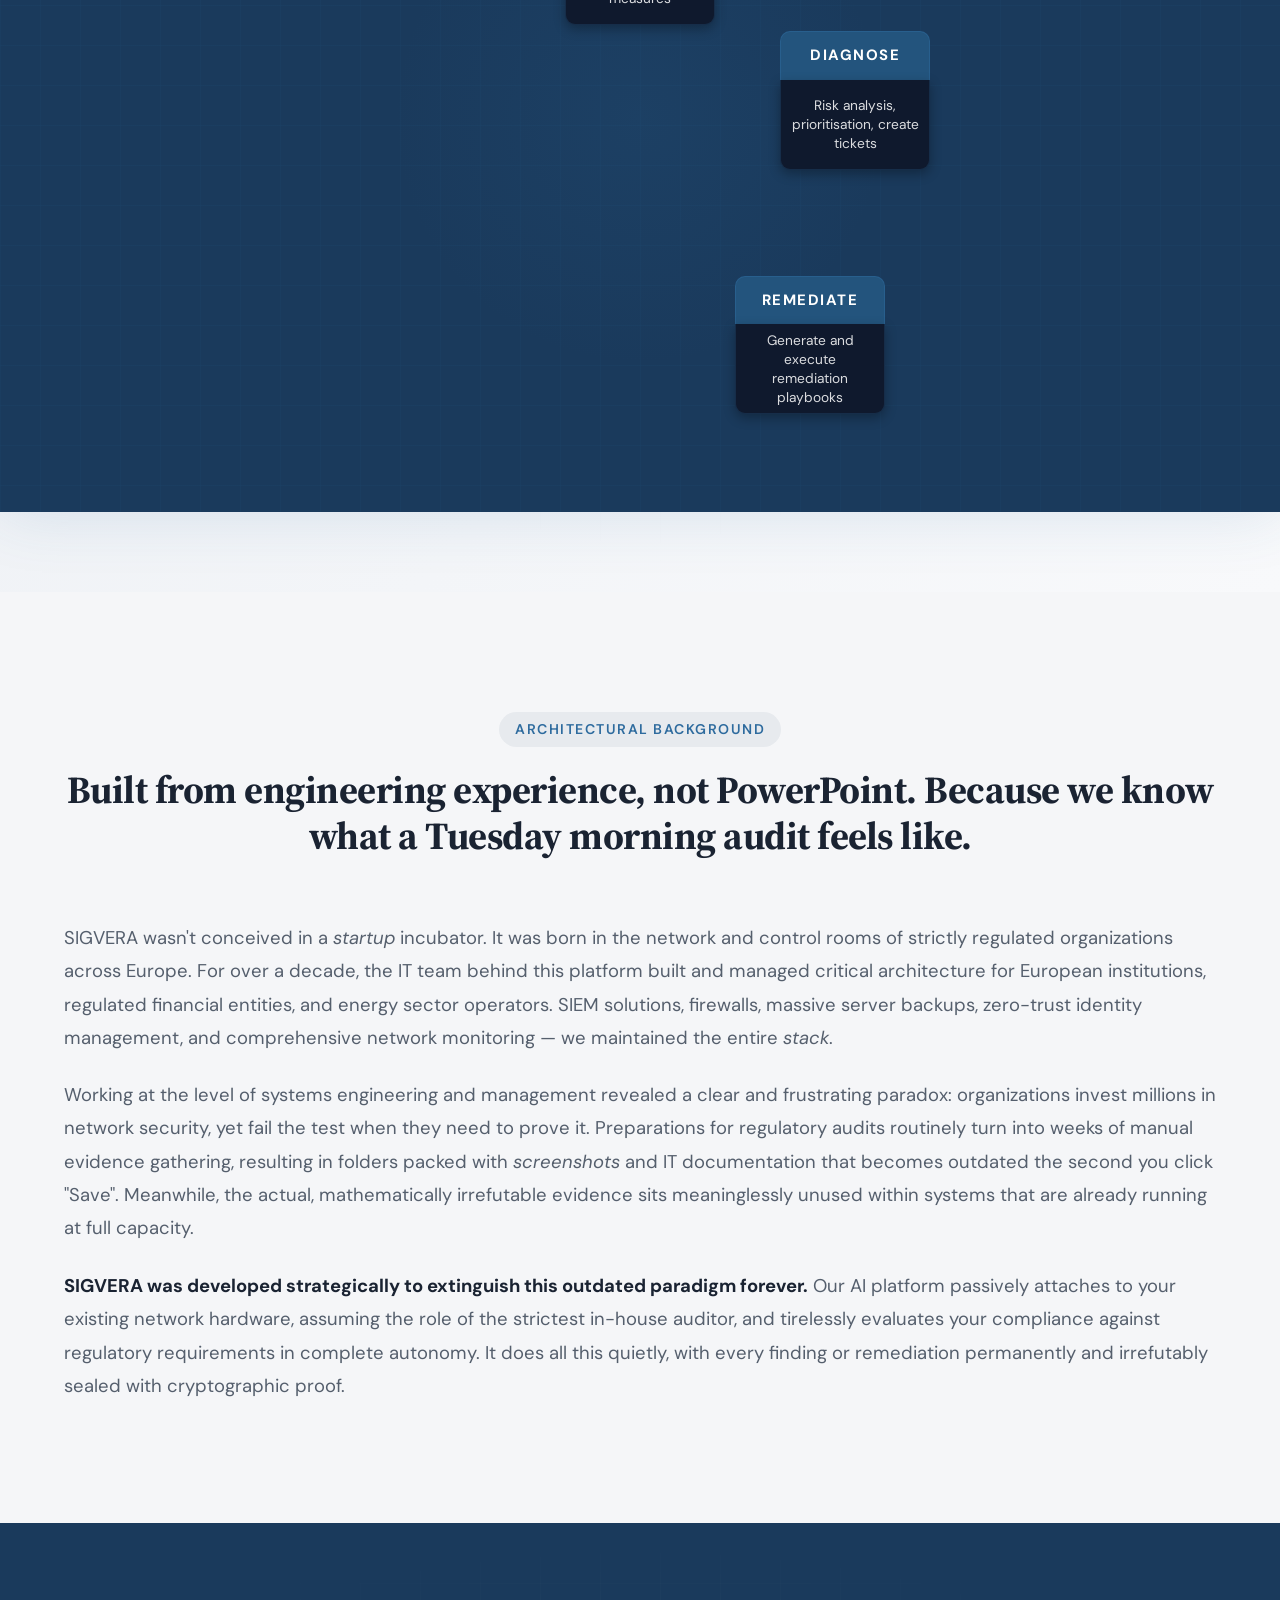
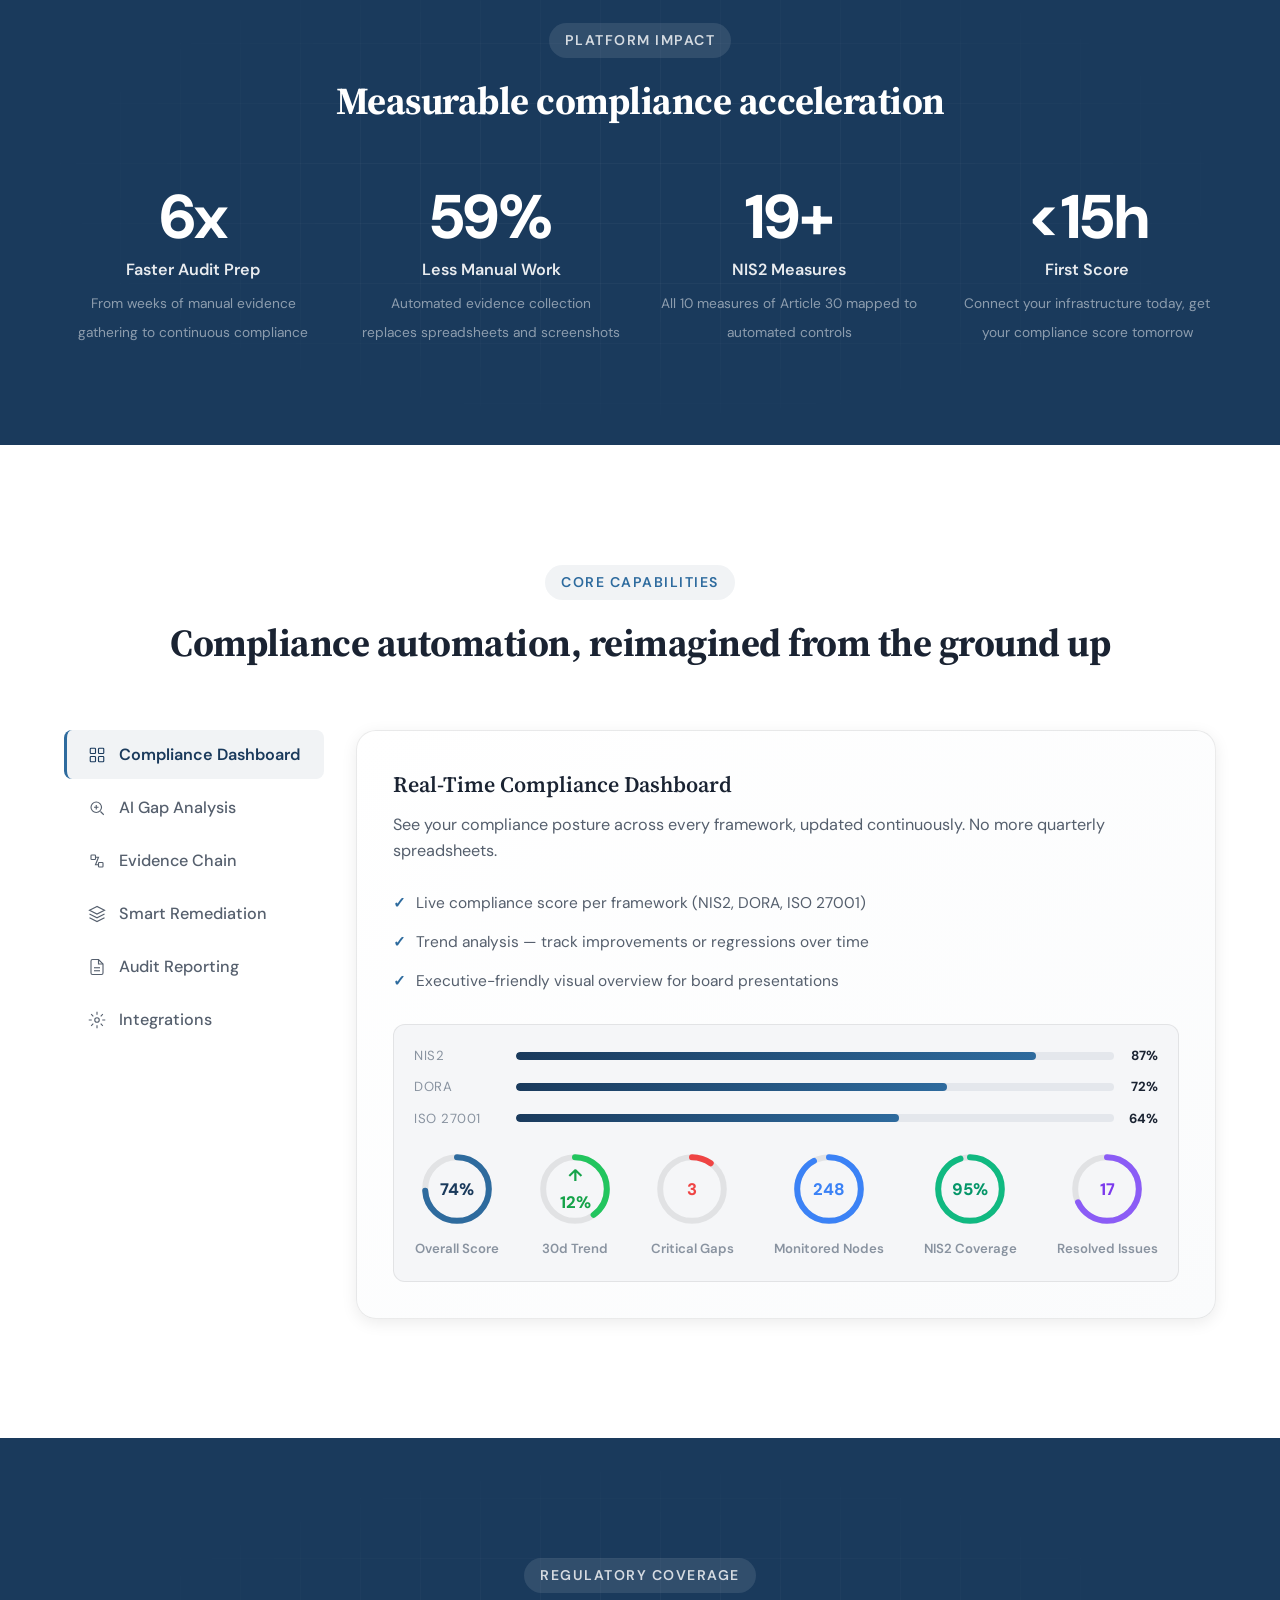
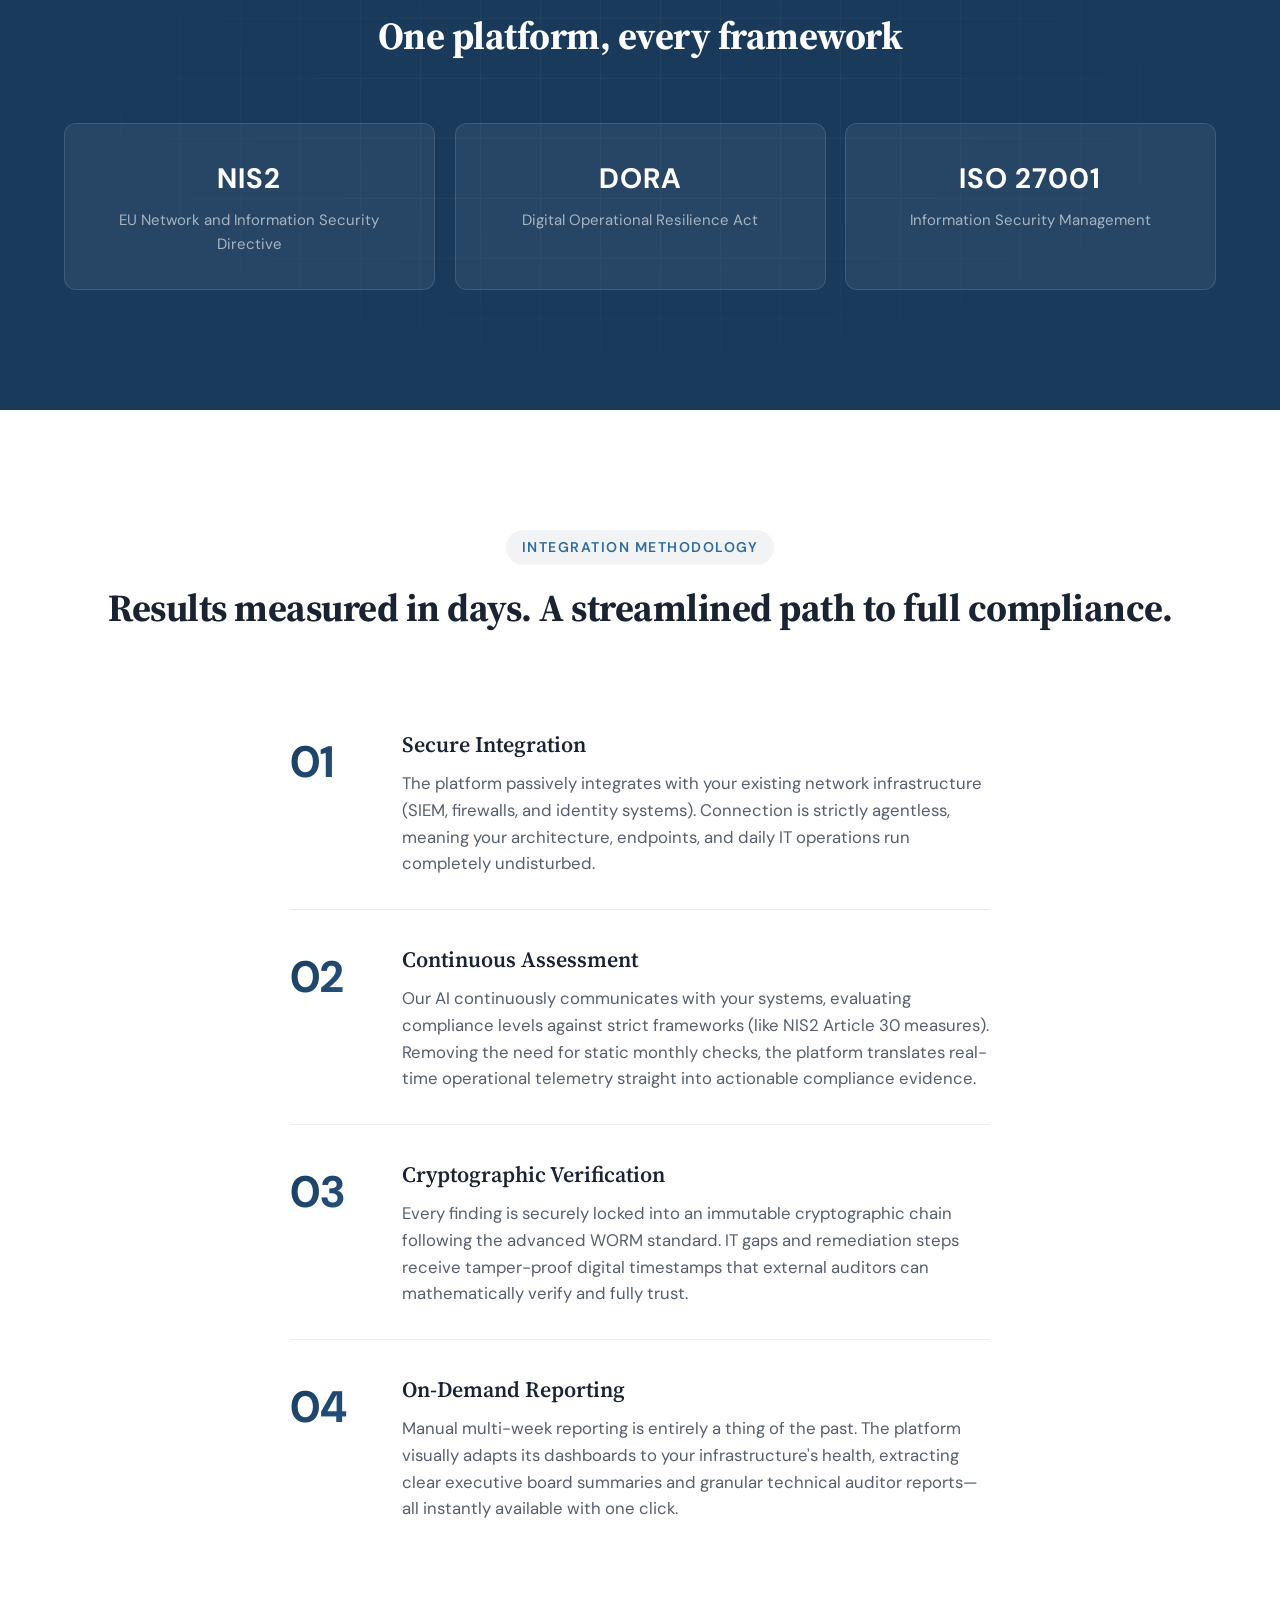
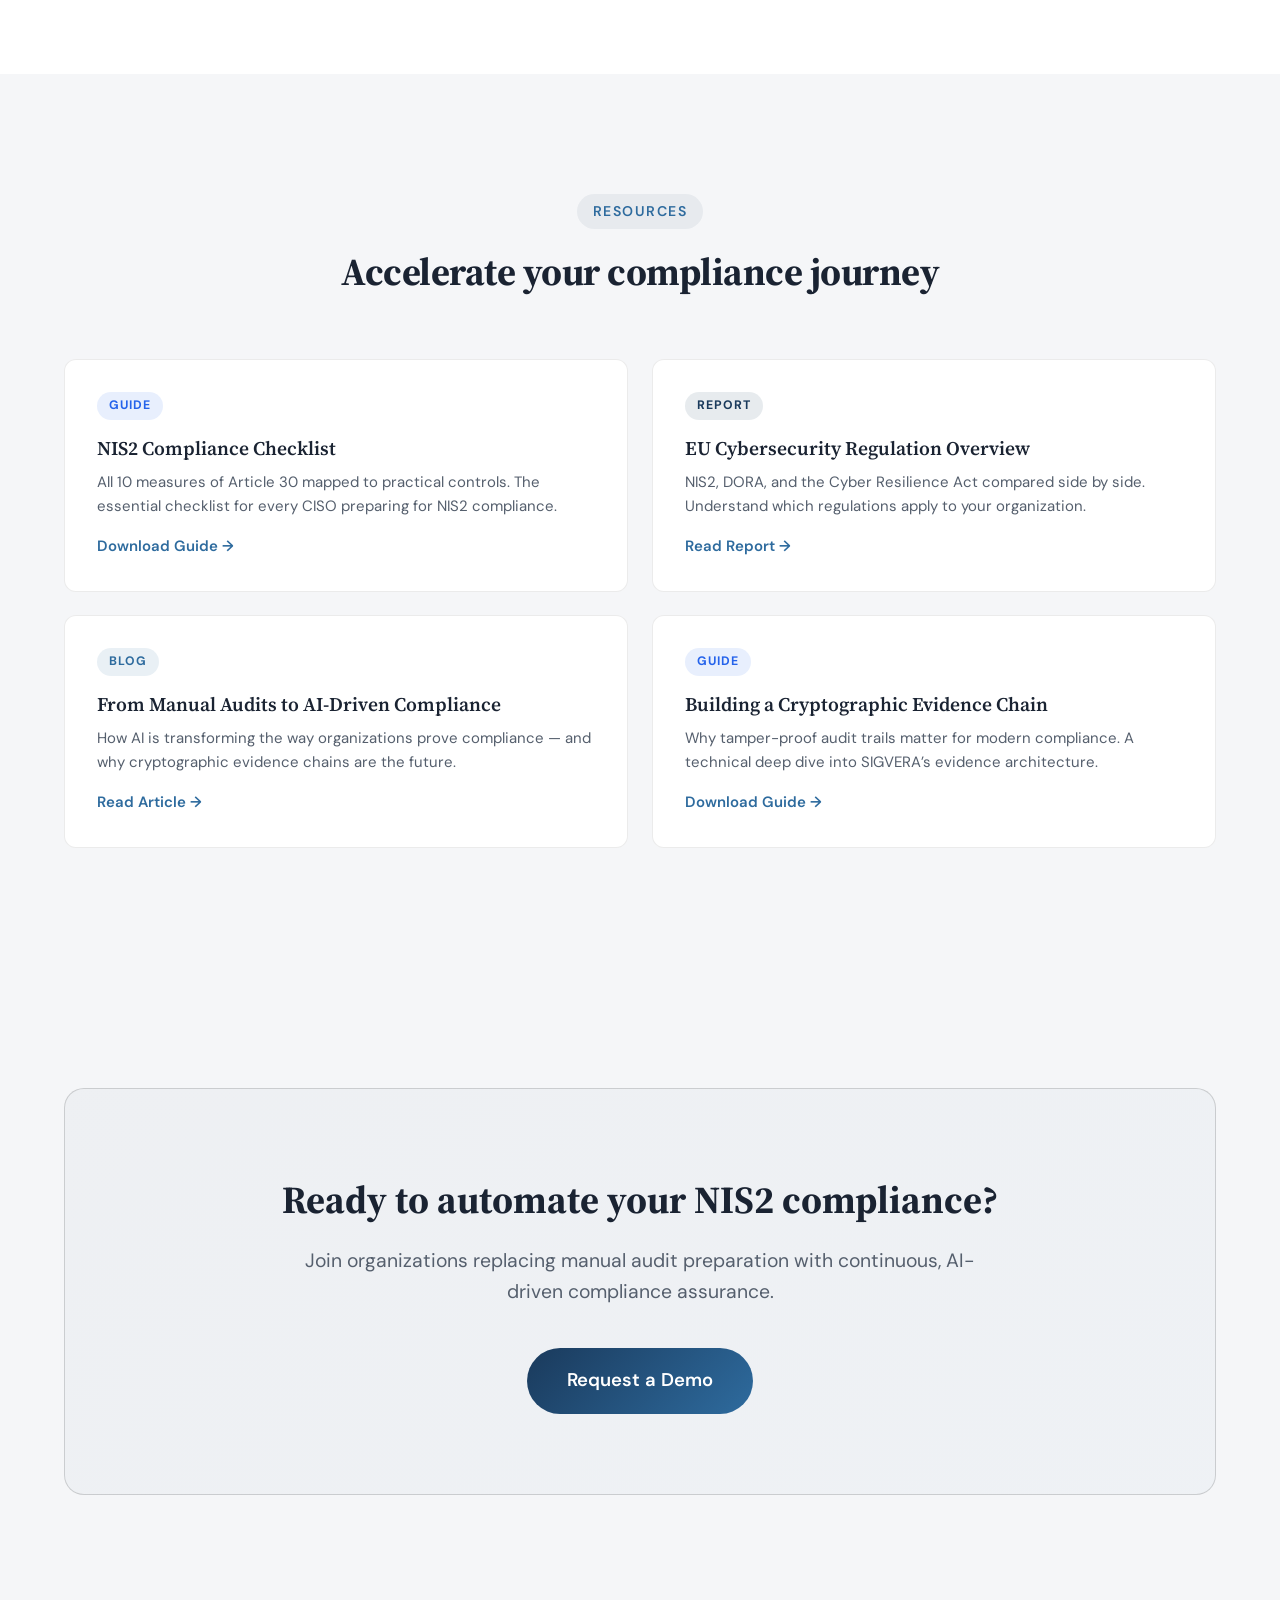
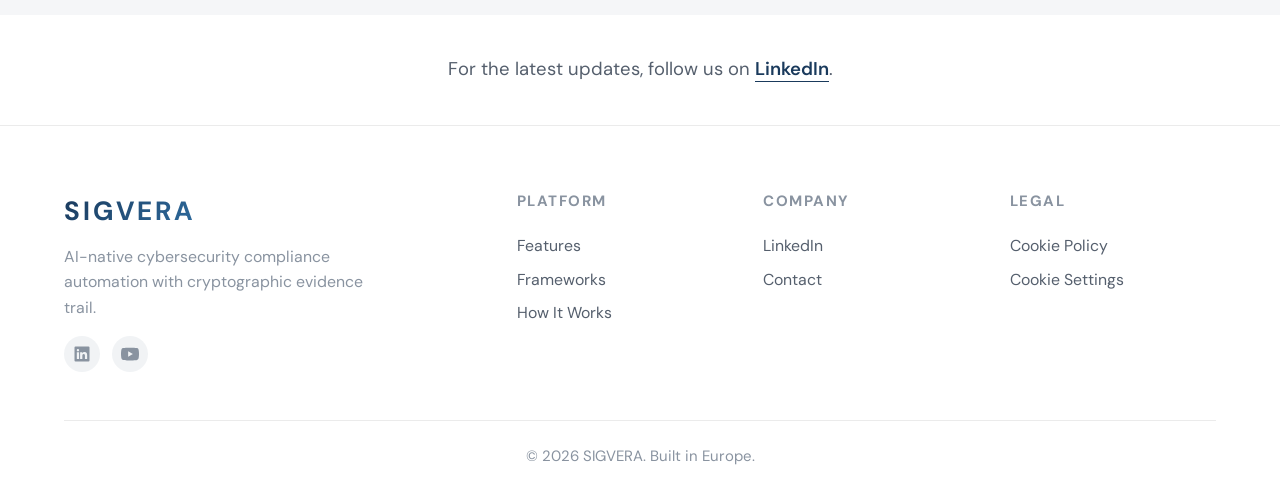
==== commit 2aa4ea16: "feat/style: refine coming soon badges hover effect and sync HR dashboard gauges with shortened label" ====
--- a/index.html
+++ b/index.html
@@ -381,12 +381,14 @@
                     <div class="framework-name">NIS2</div>
                     <div class="framework-desc">EU Network and Information Security Directive</div>
                 </div>
-                <div class="framework-card scroll-animate delay-3" style="opacity: 0.85;">
-                    <div class="framework-name">DORA <span style="font-size:0.65rem; background:rgba(255,255,255,0.08); color:rgba(255,255,255,0.5); padding:3px 8px; border-radius:12px; vertical-align:middle; text-transform:uppercase; letter-spacing:0.5px; margin-left:8px; display:inline-block; transform:translateY(-3px);">Coming Soon</span></div>
+                <div class="framework-card scroll-animate delay-3">
+                    <span class="coming-soon-badge">Coming Soon</span>
+                    <div class="framework-name">DORA</div>
                     <div class="framework-desc">Digital Operational Resilience Act</div>
                 </div>
-                <div class="framework-card scroll-animate delay-4" style="opacity: 0.85;">
-                    <div class="framework-name">ISO 27001 <span style="font-size:0.65rem; background:rgba(255,255,255,0.08); color:rgba(255,255,255,0.5); padding:3px 8px; border-radius:12px; vertical-align:middle; text-transform:uppercase; letter-spacing:0.5px; margin-left:8px; display:inline-block; transform:translateY(-3px);">Coming Soon</span></div>
+                <div class="framework-card scroll-animate delay-4">
+                    <span class="coming-soon-badge">Coming Soon</span>
+                    <div class="framework-name">ISO 27001</div>
                     <div class="framework-desc">Information Security Management</div>
                 </div>
             </div>
--- a/style.css
+++ b/style.css
@@ -756,6 +756,33 @@
     box-shadow: 0 8px 32px rgba(0,0,0,0.2);
 }
 
+.coming-soon-badge {
+    position: absolute;
+    top: 0;
+    left: 50%;
+    transform: translate(-50%, 10px);
+    opacity: 0;
+    transition: all 0.3s ease;
+    font-size: 0.65rem;
+    background: rgba(255,255,255,0.15);
+    backdrop-filter: blur(4px);
+    -webkit-backdrop-filter: blur(4px);
+    border: 1px solid rgba(255,255,255,0.1);
+    color: rgba(255,255,255,0.9);
+    padding: 4px 12px;
+    border-radius: 20px;
+    font-weight: 600;
+    text-transform: uppercase;
+    letter-spacing: 1px;
+    pointer-events: none;
+    white-space: nowrap;
+}
+
+.framework-card:hover .coming-soon-badge {
+    opacity: 1;
+    transform: translate(-50%, calc(-100% - 14px));
+}
+
 .framework-name {
     font-size: 1.6rem;
     font-weight: 700;
